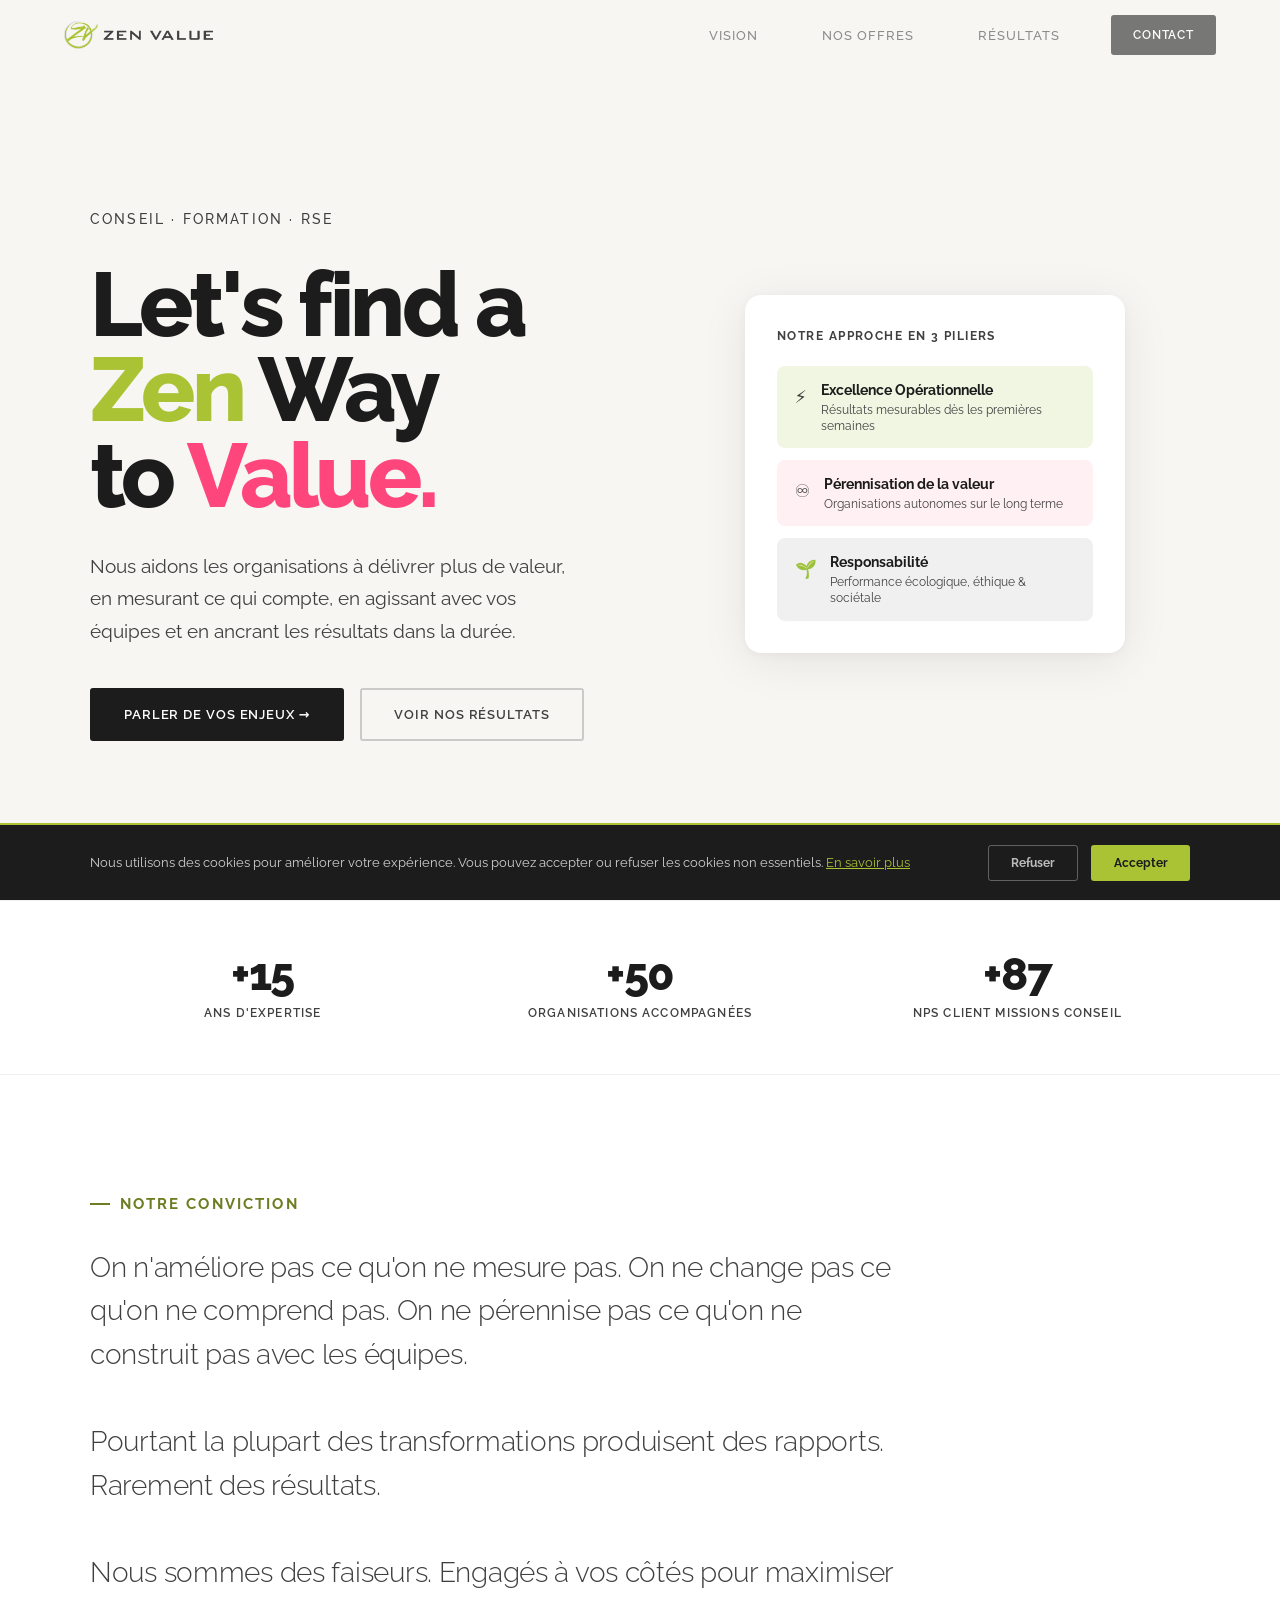
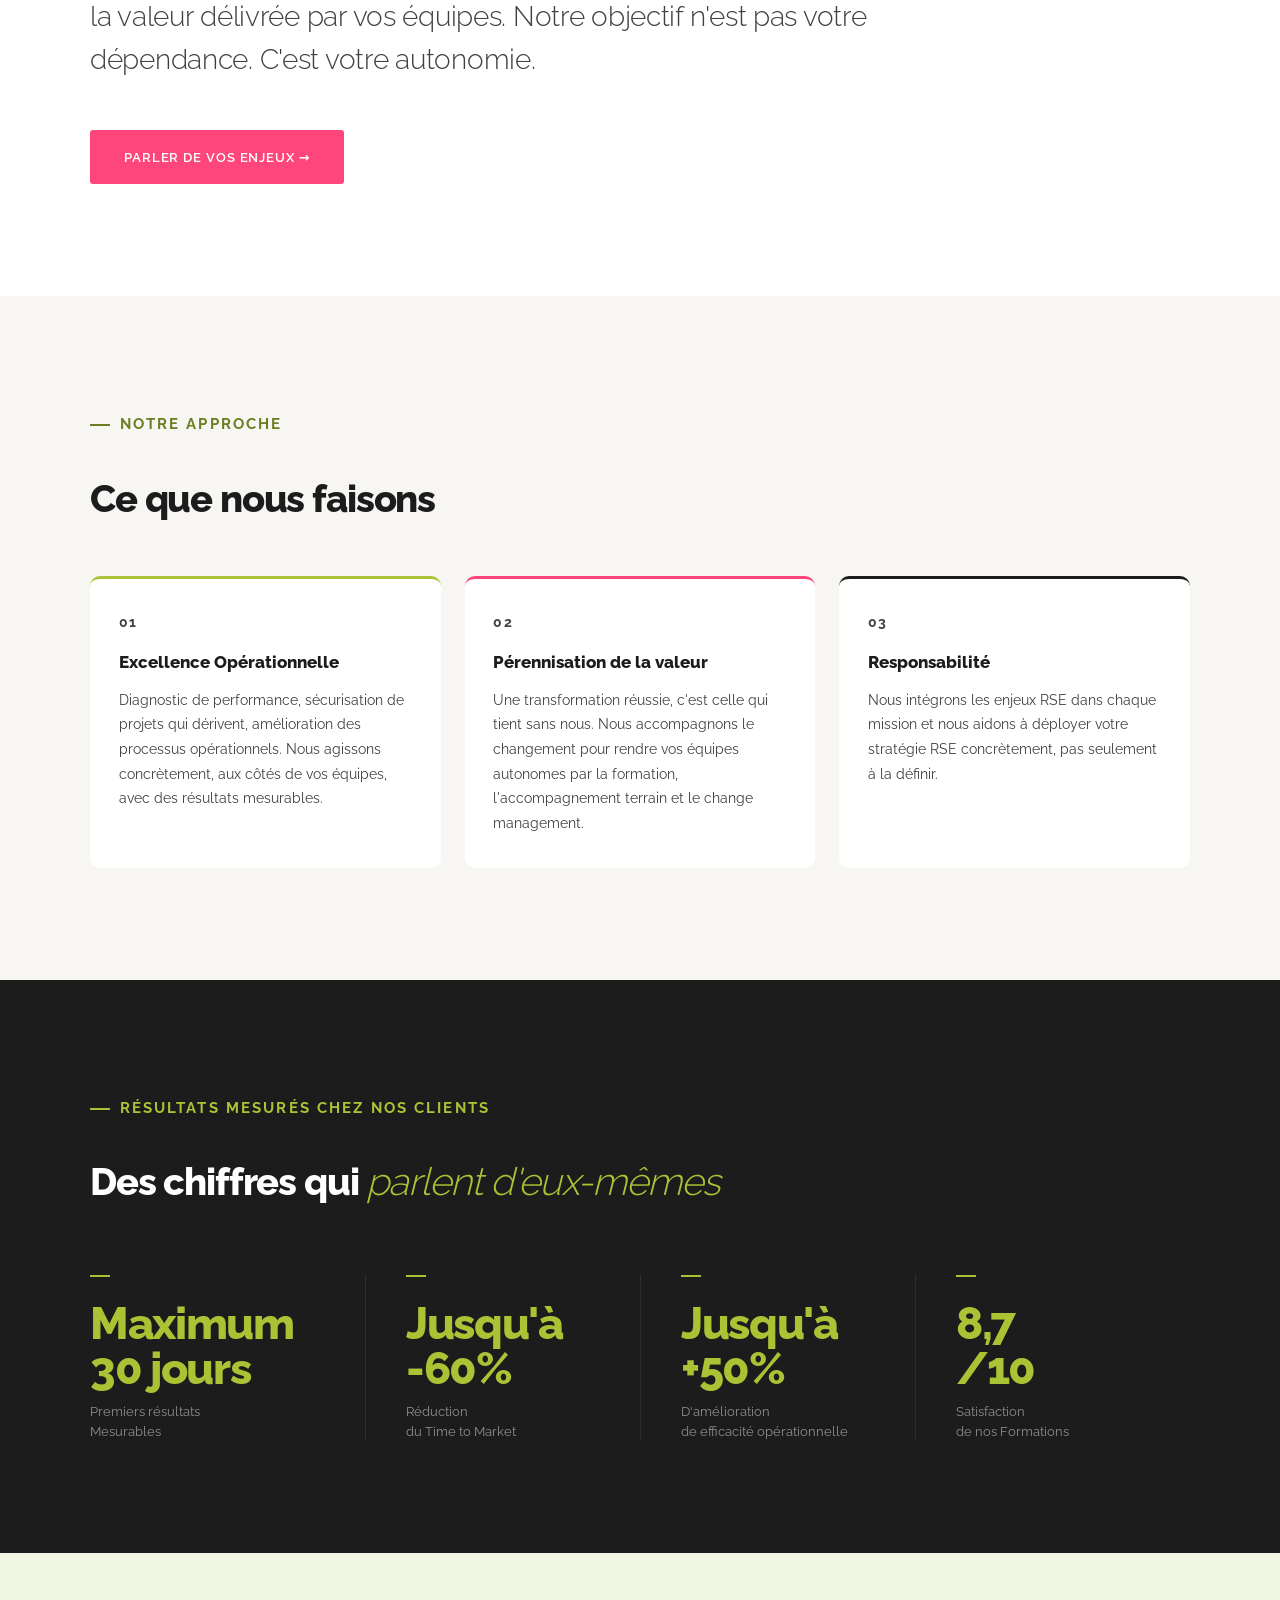
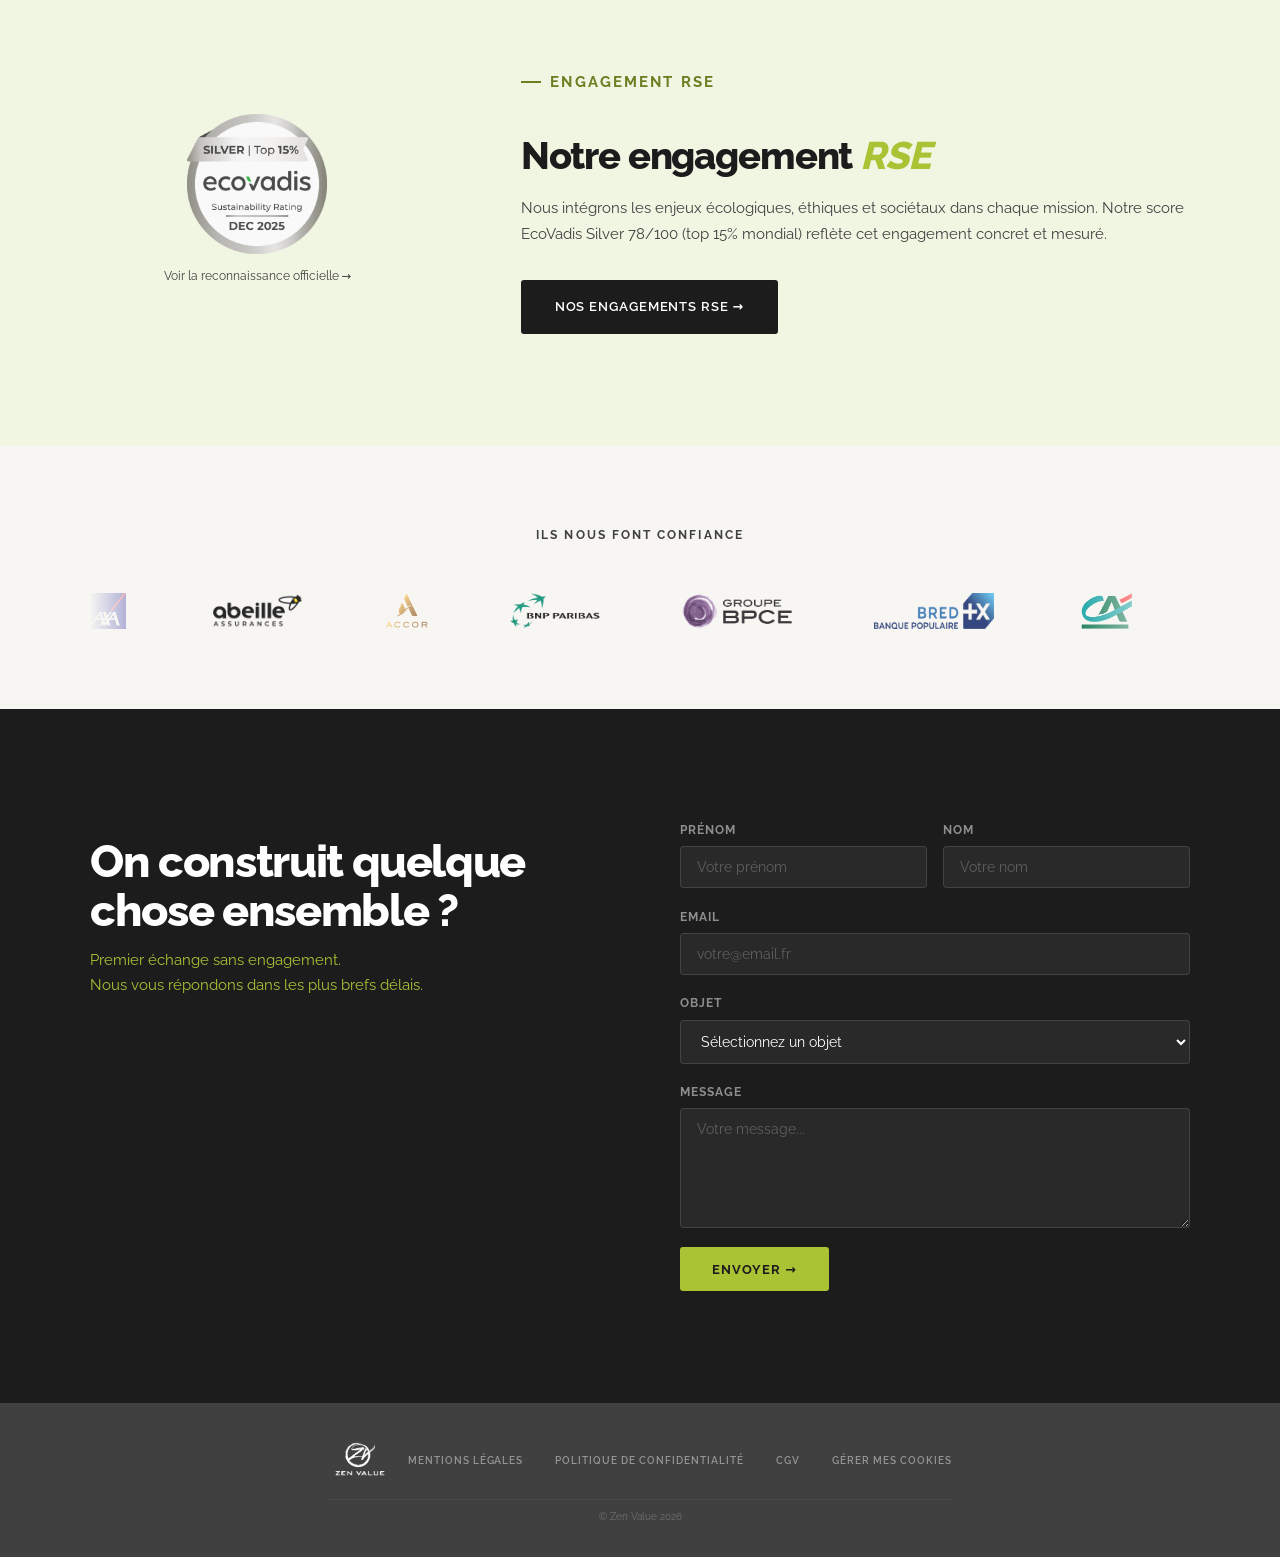
==== index.html @ 71a5f5c1 "formulaire contact Web3forms" ====
<!DOCTYPE html>
<html lang="fr">
<head>
  <meta charset="UTF-8" />
  <meta name="viewport" content="width=device-width, initial-scale=1.0" />
  <title>Zen Value — Conseil &amp; Formation en Performance opérationnelle</title>
  <meta name="description" content="Cabinet de conseil et organisme de formation certifié Qualiopi, spécialisé dans la performance opérationnelle, pérenne &amp; responsable." />
  <link rel="canonical" href="https://www.zenvalue.fr/" />
  <link rel="stylesheet" href="assets/css/tokens.css" />
  <link rel="stylesheet" href="assets/css/layout.css" />
  <link rel="stylesheet" href="assets/css/components.css" />
  <link rel="stylesheet" href="assets/css/navigation.css" />
  <link rel="stylesheet" href="assets/css/animations.css" />

  <style>
    /* ── Raleway auto-hébergée ── */
    @font-face { font-family: 'Raleway'; src: url('assets/fonts/raleway/raleway-400.woff2') format('woff2'); font-weight: 300 800; font-display: swap; }

    /* ── Reset ── */
    *, *::before, *::after { box-sizing: border-box; margin: 0; padding: 0; }
    html { scroll-behavior: smooth; font-size: 16px; }
    body {
      font-family: 'Raleway', system-ui, sans-serif;
      background: var(--white);
      color: var(--dark);
      line-height: 1.65;
      overflow-x: hidden;
    }

    /* ── Tokens ── */
    :root {
      --green:       #AAC335;
      --green-dark:  #6D7D22;
      --green-light: #F1F6E2;
      --rose:        #FF467C;
      --rose-dark:   #d63868;
      --dark:        #404041;
      --ink:         #1c1c1c;
      --gray:        #666666;
      --gray-light:  #999999;
      --light:       #f7f6f3;
      --white:       #ffffff;
      --gutter:      5vw;
      --max:         1100px;
      --sv:          7rem;
    }

    /* ════════════════════════════════════════
       NAV
    ════════════════════════════════════════ */
    .nav {
      position: fixed;
      top: 0; left: 0; right: 0;
      z-index: 300;
      display: flex;
      align-items: center;
      justify-content: space-between;
      padding: 1.6rem var(--gutter);
      background: var(--light);
      transition: background 0.3s, box-shadow 0.3s, padding 0.3s;
    }
    .nav.scrolled {
      background: var(--white);
      box-shadow: 0 1px 16px rgba(0,0,0,0.07);
      padding: 1rem var(--gutter);
    }
    .nav-logo {
      font-size: 1.25rem;
      font-weight: 800;
      letter-spacing: -0.02em;
      text-decoration: none;
    }
    .nav-logo-img { height: 28px; width: auto; display: block; }
    .nav-links {
      display: flex;
      align-items: center;
      gap: 2.4rem;
      list-style: none;
    }
    .nav-links a {
      font-size: 0.82rem;
      font-weight: 500;
      color: var(--dark);
      text-decoration: none;
      transition: color 0.2s;
    }
    .nav-links a:hover { color: var(--ink); }
    .nav-links .btn-nav {
      display: inline-flex;
      align-items: center;
      background: var(--ink);
      color: var(--white);
      font-size: 0.78rem;
      font-weight: 600;
      letter-spacing: 0.06em;
      padding: 0.6rem 1.4rem;
      border-radius: 3px;
      transition: background 0.2s;
    }
    .nav-links .btn-nav:hover { background: var(--ink); color: var(--white); }
    .hamburger {
      display: none;
      flex-direction: column;
      gap: 5px;
      cursor: pointer;
      padding: 4px;
      background: none;
      border: none;
    }
    .hamburger span {
      display: block;
      width: 22px;
      height: 1.5px;
      background: var(--ink);
    }

    /* ════════════════════════════════════════
       HERO
    ════════════════════════════════════════ */
    .hero {
      background: var(--light);
      min-height: 100vh;
      display: flex;
      align-items: center;
      padding: 8rem var(--gutter) 5rem;
    }
    .hero-inner {
      max-width: var(--max);
      margin: 0 auto;
      width: 100%;
      display: grid;
      grid-template-columns: 1fr 1fr;
      gap: 5rem;
      align-items: center;
    }
    .hero-eyebrow {
      font-size: 0.9rem;
      font-weight: 500;
      letter-spacing: 0.15em;
      text-transform: uppercase;
      color: var(--dark);
      margin-bottom: 2rem;
    }
    .hero-h1 {
      font-size: clamp(3.5rem, 7vw, 6.5rem);
      font-weight: 800;
      line-height: 0.95;
      letter-spacing: -0.04em;
      color: var(--ink);
      margin-bottom: 2rem;
    }
    .hero-h1 .h-green { color: var(--green); }
    .hero-h1 .h-rose  { color: var(--rose); }
    .hero-sub {
      font-size: clamp(1rem, 1.5vw, 1.2rem);
      font-weight: 400;
      color: var(--dark);
      line-height: 1.7;
      max-width: 480px;
      margin-bottom: 2.5rem;
    }
    .hero-btns {
      display: flex;
      gap: 1rem;
      flex-wrap: wrap;
    }

    /* Boutons globaux */
    .btn-dark {
      display: inline-flex;
      align-items: center;
      gap: 0.5rem;
      background: var(--ink);
      color: var(--white);
      font-family: 'Raleway', system-ui, sans-serif;
      font-size: 0.8rem;
      font-weight: 600;
      letter-spacing: 0.07em;
      text-transform: uppercase;
      text-decoration: none;
      padding: 0.9rem 2rem;
      border-radius: 3px;
      border: 2px solid var(--ink);
      transition: background 0.2s, border-color 0.2s;
    }
    .btn-dark:hover { background: var(--rose); border-color: var(--ink); }
    .btn-outline {
      display: inline-flex;
      align-items: center;
      gap: 0.5rem;
      background: transparent;
      color: var(--dark);
      font-family: 'Raleway', system-ui, sans-serif;
      font-size: 0.8rem;
      font-weight: 600;
      letter-spacing: 0.07em;
      text-transform: uppercase;
      text-decoration: none;
      padding: 0.9rem 2rem;
      border-radius: 3px;
      border: 2px solid rgba(28,28,28,0.2);
      transition: border-color 0.2s;
    }
    .btn-outline:hover { border-color: var(--ink); }
    .btn-rose {
      display: inline-flex;
      align-items: center;
      gap: 0.5rem;
      background: var(--rose);
      color: var(--white);
      font-family: 'Raleway', system-ui, sans-serif;
      font-size: 0.8rem;
      font-weight: 600;
      letter-spacing: 0.07em;
      text-transform: uppercase;
      text-decoration: none;
      padding: 0.9rem 2rem;
      border-radius: 3px;
      border: 2px solid var(--rose);
      transition: background 0.2s, border-color 0.2s;
    }
    .btn-rose:hover { background: var(--rose); border-color: var(--ink); }

    /* Illustration hero */
    .hero-visual {
      display: flex;
      justify-content: center;
      align-items: center;
    }
    .hero-card {
      background: var(--white);
      border-radius: 16px;
      padding: 2rem;
      box-shadow: 0 8px 48px rgba(0,0,0,0.08), 0 2px 8px rgba(0,0,0,0.04);
      width: 100%;
      max-width: 380px;
    }
    .hero-card-label {
      font-size: 0.75rem;
      font-weight: 700;
      letter-spacing: 0.12em;
      text-transform: uppercase;
      color: var(--dark);
      margin-bottom: 1.2rem;
    }
    .hero-mini-cards { display: flex; flex-direction: column; gap: 0.75rem; }
    .hero-mini-card {
      border-radius: 8px;
      padding: 0.9rem 1.1rem;
      display: flex;
      align-items: flex-start;
      gap: 0.85rem;
    }
    .hero-mini-card.c-green { background: var(--green-light); }
    .hero-mini-card.c-rose  { background: #fff0f4; }
    .hero-mini-card.c-ink   { background: #f0f0f0; }
    .hero-mini-icon { font-size: 1.1rem; flex-shrink: 0; margin-top: 0.1rem; }
    .hero-mini-title { font-size: 0.9rem; font-weight: 700; color: var(--ink); line-height: 1.3; }
    .hero-mini-sub { font-size: 0.72rem; color: var(--dark); margin-top: 0.15rem; line-height: 1.4; }
    

    /* ════════════════════════════════════════
       BANDE STATS
    ════════════════════════════════════════ */
    .stats-band {
      background: var(--white);
      border-top: 1px solid rgba(64,64,65,0.08);
      border-bottom: 1px solid rgba(64,64,65,0.08);
      padding: 3.2rem var(--gutter);
    }
    .stats-band-inner {
      max-width: var(--max);
      margin: 0 auto;
      display: grid;
      grid-template-columns: repeat(3, 1fr);
      gap: 2rem;
    }
    .stat-band-item { text-align: center; }
    .stat-band-num {
      font-size: clamp(2rem, 3.5vw, 3rem);
      font-weight: 800;
      color: var(--ink);
      line-height: 1;
      letter-spacing: -0.03em;
      margin-bottom: 0.45rem;
    }
    .stat-band-label {
      font-size: 0.72rem;
      font-weight: 600;
      letter-spacing: 0.1em;
      text-transform: uppercase;
      color: var(--dark);
    }

    /* ════════════════════════════════════════
       MANIFESTE
    ════════════════════════════════════════ */
    .manifeste {
      background: var(--white);
      padding: var(--sv) var(--gutter);
    }
    .manifeste-inner { max-width: var(--max); margin: 0 auto; }
    .section-tag {
      display: inline-flex;
      align-items: center;
      font-size: 0.95rem;
      font-weight: 700;
      letter-spacing: 0.14em;
      text-transform: uppercase;
      color: var(--green-dark);
      margin-bottom: 1.8rem;
    }
    .manifeste .section-tag::before { background: var(--green-dark); content: ''; display: block; width: 20px; height: 2px; }
    .manifeste-text {
      font-size: clamp(1.3rem, 2.2vw, 1.85rem);
      font-weight: 300;
      line-height: 1.55;
      letter-spacing: -0.01em;
      color: var(--dark);
      max-width: 820px;
      margin-bottom: 3rem;
    }
    .manifeste-text strong { color: var(--green-dark); font-weight: 600; }

    /* ════════════════════════════════════════
       PILIERS
    ════════════════════════════════════════ */
    .piliers {
      background: var(--light);
      padding: var(--sv) var(--gutter);
    }
    .piliers .section-tag::before { background: var(--green-dark); content: ''; display: block; width: 20px; height: 2px; }
    .piliers-inner { max-width: var(--max); margin: 0 auto; }
    .piliers-header { margin-bottom: 3.5rem; }
    .piliers-h2 {
      font-size: clamp(1.8rem, 3vw, 3rem);
      font-weight: 800;
      color: var(--ink);
      letter-spacing: -0.03em;
      line-height: 1.1;
      margin-top: 0.7rem;
    }
    .piliers-grid {
      display: grid;
      grid-template-columns: repeat(3, 1fr);
      gap: 1.5rem;
    }
    .pilier-card {
      background: var(--white);
      border-radius: 10px;
      padding: 2rem 1.8rem;
      border-top: 3px solid transparent;
      transition: box-shadow 0.2s, transform 0.2s;
    }
    .pilier-card:hover {
      box-shadow: 0 8px 32px rgba(0,0,0,0.07);
      transform: translateY(-2px);
    }
    .pilier-card.accent-green { border-top-color: var(--green); }
    .pilier-card.accent-rose  { border-top-color: var(--rose); }
    .pilier-card.accent-ink   { border-top-color: var(--ink); }
    .pilier-num {
      font-size: 0.85rem;
      font-weight: 700;
      color: var(--dark);
      letter-spacing: 0.1em;
      margin-bottom: 1.2rem;
    }
    .pilier-titre {
      font-size: 1.05rem;
      font-weight: 800;
      color: var(--ink);
      line-height: 1.25;
      margin-bottom: 0.9rem;
    }
    .pilier-texte {
      font-size: 0.88rem;
      font-weight: 400;
      color: var(--dark);
      line-height: 1.75;
    }

    /* ════════════════════════════════════════
       RÉSULTATS
    ════════════════════════════════════════ */
    .resultats {
      background: var(--ink);
      padding: var(--sv) var(--gutter);
    }
    .resultats-inner { max-width: var(--max); margin: 0 auto; }
    .resultats .section-tag { color: var(--green); }
    .resultats-h2 {
      font-size: clamp(1.8rem, 3vw, 3rem);
      font-weight: 800;
      color: var(--white);
      letter-spacing: -0.03em;
      line-height: 1.1;
      margin-top: 0.7rem;
      margin-bottom: 4.5rem;
    }
    .resultats-h2 em { color: var(--green); font-style: italic; font-weight: 300; }
    .resultats-grid {
      display: grid;
      grid-template-columns: repeat(4, 1fr);
    }
    .resultat-item { padding: 0 2.5rem 0 0; }
    .resultat-item + .resultat-item {
      padding-left: 2.5rem;
      border-left: 1px solid rgba(255,255,255,0.08);
    }
    .resultat-bar {
      width: 20px;
      height: 2px;
      background: var(--green);
      margin-bottom: 1.5rem;
    }
    .resultat-num {
      font-size: clamp(2rem, 3.5vw, 3.5rem);
      font-weight: 800;
      color: var(--green);
      line-height: 1;
      letter-spacing: -0.03em;
      margin-bottom: 0.7rem;
    }
    .resultat-label {
      font-size: 0.82rem;
      font-weight: 400;
      color: rgba(255,255,255,0.5);
      line-height: 1.5;
    }

    /* ════════════════════════════════════════
       ECOVADIS
    ════════════════════════════════════════ */
    .ecovadis {
      background: var(--green-light);
      padding: var(--sv) var(--gutter);
    }
    .ecovadis .section-tag::before { background: var(--green-dark); content: ''; display: block; width: 20px; height: 2px; }
    .ecovadis-inner {
      max-width: var(--max);
      margin: 0 auto;
      display: grid;
      grid-template-columns: 1fr 2fr;
      gap: 6rem;
      align-items: center;
    }
    .ecovadis-badge { text-align: center; }
    .ecovadis-badge img { max-width: 140px; width: 100%; display: block; margin: 0 auto; }
    .ecovadis-link {
      display: block;
      font-size: 0.72rem;
      color: var(--dark);
      text-decoration: none;
      margin-top: 0.8rem;
      text-align: center;
      transition: color 0.2s;
    }
    .ecovadis-link:hover { color: var(--green-dark); }
    .ecovadis .section-tag { color: var(--green-dark); }
    .ecovadis-h2 {
      font-size: clamp(1.8rem, 3vw, 3rem);
      font-weight: 800;
      color: var(--ink);
      letter-spacing: -0.03em;
      line-height: 1.1;
      margin-top: 0.7rem;
      margin-bottom: 1.2rem;
    }
    .ecovadis-h2 .g { color: var(--green); font-style: italic; font-weight: 800; }
    .ecovadis-texte {
      font-size: 0.95rem;
      color: var(--dark);
      line-height: 1.7;
      margin-bottom: 2rem;
    }

    /* ════════════════════════════════════════
       CAROUSEL CLIENTS
    ════════════════════════════════════════ */
    .clients {
      background: var(--light);
      padding: 5rem var(--gutter);
      overflow: hidden;
    }
    .clients-inner { max-width: var(--max); margin: 0 auto; }
    .clients-label {
      font-size: 0.72rem;
      font-weight: 700;
      letter-spacing: 0.18em;
      text-transform: uppercase;
      color: var(--dark);
      text-align: center;
      margin-bottom: 3rem;
      opacity: 0.7;
    }
    .clients-track-wrapper {
      position: relative;
      overflow: hidden;
      mask-image: linear-gradient(to right, transparent 0%, black 10%, black 90%, transparent 100%);
      -webkit-mask-image: linear-gradient(to right, transparent 0%, black 10%, black 90%, transparent 100%);
    }
    .clients-track {
      display: flex;
      align-items: center;
      gap: 5rem;
      width: max-content;
      animation: marquee 80s linear infinite;
    }
    .clients-track-wrapper:hover .clients-track { animation-play-state: paused; }
    @keyframes marquee { from { transform: translateX(0); } to { transform: translateX(-50%); } }
    .client-logo {
      height: 36px;
      max-width: 120px;
      width: auto;
      opacity: 0.85;
      transition: opacity 0.25s, filter 0.25s;
      flex-shrink: 0;
    }
    .client-logo:hover { opacity: 1; }
  
    /* ════════════════════════════════════════
       CONTACT
    ════════════════════════════════════════ */
    .contact {
      background: var(--ink);
      padding: var(--sv) var(--gutter);
    }

    .contact-h2 {
      font-size: clamp(1.8rem, 3.5vw, 3.8rem);
      font-weight: 800;
      color: var(--white);
      letter-spacing: -0.03em;
      line-height: 1.1;
      margin-bottom: 0.8rem;
    }
    .contact-sub {
      font-size: 0.95rem;
      color: var(--green);
    }
    .contact-email {
      display: inline-flex;
      align-items: center;
      gap: 0.5rem;
      font-size: 1rem;
      font-weight: 600;
      color: var(--green);
      text-decoration: none;
      white-space: nowrap;
      transition: opacity 0.2s;
    }
    .contact-email:hover { opacity: 0.8; }
    .contact-inner {
      max-width: var(--max);
      margin: 0 auto;
      display: grid;
      grid-template-columns: 1fr 1fr;
      gap: 5rem;
      align-items: start;
    }
    .contact-left { padding-top: 1rem; }
    .contact-right { }

    .contact-form { display: flex; flex-direction: column; gap: 1.2rem; }

    .form-row-2 {
      display: grid;
      grid-template-columns: 1fr 1fr;
      gap: 1rem;
    }

    .form-field { display: flex; flex-direction: column; gap: 0.4rem; }

    .form-field label {
      font-size: 0.72rem;
      font-weight: 700;
      letter-spacing: 0.08em;
      text-transform: uppercase;
      color: rgba(255,255,255,0.5);
    }

.form-field input,
.form-field select,
.form-field textarea {
  background: rgba(255,255,255,0.06);
  border: 1px solid rgba(255,255,255,0.12);
  border-radius: 4px;
  padding: 0.75rem 1rem;
  font-family: 'Raleway', system-ui, sans-serif;
  font-size: 0.88rem;
  color: white;
  outline: none;
  transition: border-color 0.2s;
  width: 100%;
}

.form-field input::placeholder,
.form-field textarea::placeholder {
  color: rgba(255,255,255,0.25);
}

.form-field select option {
  background: var(--ink);
  color: white;
}

.form-field input:focus,
.form-field select:focus,
.form-field textarea:focus {
  border-color: var(--green);
}

.form-field textarea { resize: vertical; min-height: 120px; }

.btn-submit {
  background: var(--green);
  color: var(--ink);
  border: none;
  padding: 0.9rem 2rem;
  font-family: 'Raleway', system-ui, sans-serif;
  font-size: 0.8rem;
  font-weight: 700;
  letter-spacing: 0.08em;
  text-transform: uppercase;
  border-radius: 3px;
  cursor: pointer;
  transition: background 0.2s;
  align-self: flex-start;
}
.btn-submit:hover { background: var(--green-dark); color: white; }
.btn-submit:disabled { opacity: 0.6; cursor: not-allowed; }

.form-success {
  background: rgba(170,195,53,0.12);
  border: 1px solid var(--green);
  color: var(--green);
  padding: 1rem 1.2rem;
  border-radius: 4px;
  font-size: 0.85rem;
  font-weight: 600;
  line-height: 1.5;
}

.form-error {
  background: rgba(255,70,124,0.1);
  border: 1px solid var(--rose);
  color: var(--rose);
  padding: 1rem 1.2rem;
  border-radius: 4px;
  font-size: 0.85rem;
  line-height: 1.5;
}


    /* ════════════════════════════════════════
       FOOTER
    ════════════════════════════════════════ */
    footer { background: var(--dark); padding: 2rem var(--gutter); }
    .footer-inner { max-width: var(--max); margin: 0 auto; display: flex; flex-direction: column; gap: 1rem; }
    .footer-top { display: flex; align-items: center; justify-content: space-between; flex-wrap: wrap; gap: 1rem; }
    .footer-logo { text-decoration: none; }
    .footer-logo-img { height: 48px; width: auto; display: block; }
    .footer-links { display: flex; gap: 2rem; list-style: none; flex-wrap: wrap; }
    .footer-links a { font-size: 0.62rem; font-weight: 600; letter-spacing: 0.1em; text-transform: uppercase; color: rgba(255,255,255,0.45); text-decoration: none; transition: color 0.2s; }
    .footer-links a:hover { color: var(--white); }
    .footer-copy { font-size: 0.65rem; color: rgba(255,255,255,0.25); text-align: center; padding-top: 0.5rem; border-top: 1px solid rgba(255,255,255,0.06); }

    /* ── COOKIE BANNER ── */
    .cookie-banner { position: fixed; bottom: 0; left: 0; right: 0; z-index: 999; background: var(--ink); padding: 1.2rem var(--gutter); border-top: 2px solid var(--green); }
    .cookie-inner { max-width: var(--max); margin: 0 auto; display: flex; align-items: center; justify-content: space-between; gap: 2rem; flex-wrap: wrap; }
    .cookie-text { font-size: 0.82rem; color: rgba(255,255,255,0.8); line-height: 1.5; flex: 1; }
    .cookie-text a { color: var(--green); text-decoration: underline; }
    .cookie-btns { display: flex; gap: 0.8rem; flex-shrink: 0; }
    .cookie-btn-refuse { background: transparent; color: rgba(255,255,255,0.7); border: 1px solid rgba(255,255,255,0.3); padding: 0.6rem 1.4rem; font-size: 0.78rem; font-weight: 700; border-radius: 3px; cursor: pointer; font-family: inherit; }
    .cookie-btn-refuse:hover { border-color: rgba(255,255,255,0.7); color: white; }
    .cookie-btn-accept { background: var(--green); color: var(--ink); border: none; padding: 0.6rem 1.4rem; font-size: 0.78rem; font-weight: 700; border-radius: 3px; cursor: pointer; font-family: inherit; }
    .cookie-btn-accept:hover { background: var(--green-dark); color: white; }

    /* ════════════════════════════════════════
       REVEAL
    ════════════════════════════════════════ */
    .reveal {
      opacity: 0;
      transform: translateY(30px);
      transition: opacity 0.85s cubic-bezier(0.16,1,0.3,1),
                  transform 0.85s cubic-bezier(0.16,1,0.3,1);
    }
    .reveal.visible { opacity: 1; transform: none; }
    .reveal[data-delay="1"] { transition-delay: 0.1s; }
    .reveal[data-delay="2"] { transition-delay: 0.2s; }
    .reveal[data-delay="3"] { transition-delay: 0.3s; }

    /* ════════════════════════════════════════
       RESPONSIVE
    ════════════════════════════════════════ */
    @media (max-width: 960px) {
      :root { --sv: 5.5rem; }
      .hero-inner { grid-template-columns: 1fr; gap: 3rem; }
      .hero-visual { display: none; }
      .piliers-grid { grid-template-columns: 1fr 1fr; }
      .resultats-grid { grid-template-columns: 1fr 1fr; gap: 3rem 0; }
      .resultat-item + .resultat-item { border-left: none; padding-left: 0; }
      .resultat-item:nth-child(2),
      .resultat-item:nth-child(4) { padding-left: 2.5rem; border-left: 1px solid rgba(255,255,255,0.08); }
      .ecovadis-inner { grid-template-columns: 1fr; gap: 3rem; }
      .ecovadis-badge { order: -1; }
      .contact-inner { grid-template-columns: 1fr; gap: 2rem; }
    }
    @media (max-width: 640px) {
      :root { --sv: 4rem; --gutter: 6vw; }
      .nav-links { display: none; }
      .hamburger { display: flex; }
      .nav-links.open { display: flex; flex-direction: column; background: var(--white); padding: 1rem var(--gutter); }
      .hero-visual { display: none; }
      .hero-content {grid-column: 1 / -1;}
      .piliers-grid { grid-template-columns: 1fr; }
      .stats-band-inner { grid-template-columns: 1fr; gap: 2.5rem; }
      .form-row-2 { grid-template-columns: 1fr; }
      .btn-submit { width: 100%; text-align: center; }
      .stat-band-item { text-align: left; }
      .resultats-grid { grid-template-columns: 1fr 1fr; }
    }
  </style>
</head>
<body>

<!-- ════ NAV ════ -->
<nav class="nav" id="navbar" aria-label="Navigation principale">
<a href="#" class="nav-logo" aria-label="Zen Value — Accueil">
  <img class="nav-logo-img" src="assets/images/logo/ZV_logo_long.png" alt="Zen Value">
</a>
  <ul class="nav-links" id="navLinks">
    <li><a href="#manifeste">Vision</a></li>
    <li><a href="#piliers">Nos offres</a></li>
    <li><a href="#resultats">Résultats</a></li>
    <li><a href="#contact" class="btn-nav">Contact</a></li>
  </ul>
  <button class="hamburger" id="hamburger" aria-label="Menu">
    <span></span><span></span><span></span>
  </button>
</nav>


<!-- ════ HERO ════ -->
<section class="hero" aria-label="Accueil">
  <div class="hero-inner">

    <div class="hero-content">
      <p class="hero-eyebrow reveal">Conseil · Formation · RSE</p>
      <h1 class="hero-h1 reveal" data-delay="1">
        Let's find a<br>
        <span class="h-green">Zen</span> Way<br>
        to <span class="h-rose">Value.</span>
      </h1>
      <p class="hero-sub reveal" data-delay="2">
        Nous aidons les organisations à délivrer plus de valeur, en mesurant ce qui compte, en agissant avec vos équipes et en ancrant les résultats dans la durée.
      </p>
      <div class="hero-btns reveal" data-delay="3">
        <a href="#contact" class="btn-dark">Parler de vos enjeux →</a>
        <a href="#resultats" class="btn-outline">Voir nos résultats</a>
      </div>
    </div>

    <div class="hero-visual reveal" data-delay="2" aria-hidden="true">
      <div class="hero-card">
        <div class="hero-card-label">Notre approche en 3 piliers</div>
        <div class="hero-mini-cards">
          <div class="hero-mini-card c-green">
            <span class="hero-mini-icon">⚡</span>
            <div>
              <div class="hero-mini-title">Excellence Opérationnelle</div>
              <div class="hero-mini-sub">Résultats mesurables dès les premières semaines</div>
            </div>
          </div>
          <div class="hero-mini-card c-rose">
            <span class="hero-mini-icon">♾️</span>
            <div>
              <div class="hero-mini-title">Pérennisation de la valeur</div>
              <div class="hero-mini-sub">Organisations autonomes sur le long terme</div>
            </div>
          </div>
          <div class="hero-mini-card c-ink">
            <span class="hero-mini-icon">🌱</span>
            <div>
              <div class="hero-mini-title">Responsabilité</div>
              <div class="hero-mini-sub">Performance écologique, éthique &amp; sociétale</div>
            </div>
          </div>
        </div>
      </div>
    </div>

  </div>
</section>


<!-- ════ BANDE STATS ════ -->
<section class="stats-band" aria-label="Chiffres clés">
  <div class="stats-band-inner">
    <div class="stat-band-item reveal">
      <div class="stat-band-num">+15</div>
      <div class="stat-band-label">Ans d'expertise</div>
    </div>
    <div class="stat-band-item reveal" data-delay="1">
      <div class="stat-band-num">+50</div>
      <div class="stat-band-label">Organisations accompagnées</div>
    </div>
    <div class="stat-band-item reveal" data-delay="2">
      <div class="stat-band-num">+87</div>
      <div class="stat-band-label">NPS Client missions conseil</div>
    </div>
  </div>
</section>


<!-- ════ MANIFESTE ════ -->
<section class="manifeste" id="manifeste" aria-label="Notre conviction">
  <div class="manifeste-inner">
    <div class="section-tag reveal">Notre conviction</div>
    <p class="manifeste-text reveal" data-delay="1" data-cms="accueil.manifeste_texte">
      On n'améliore pas ce qu'on ne mesure pas. On ne change pas ce qu'on ne comprend pas. On ne pérennise pas ce qu'on ne construit pas avec les équipes.<br><br>Pourtant la plupart des transformations produisent des rapports. Rarement des résultats.<br><br>Nous sommes des faiseurs. Engagés à vos côtés pour maximiser la valeur délivrée par vos équipes. Notre objectif n'est pas votre dépendance. C'est votre autonomie.
    </p>
    <div class="reveal" data-delay="2">
      <a href="#contact" class="btn-rose">Parler de vos enjeux →</a>
    </div>
  </div>
</section>


<!-- ════ PILIERS ════ -->
<section class="piliers" id="piliers" aria-label="Notre approche">
  <div class="piliers-inner">
    <div class="piliers-header reveal">
      <div class="section-tag">Notre approche</div>
      <h2 class="piliers-h2">Ce que nous faisons</h2>
    </div>
    <div class="piliers-grid">
      <div class="pilier-card accent-green reveal" data-delay="1">
        <div class="pilier-num">01</div>
        <div class="pilier-titre">Excellence Opérationnelle</div>
        <p class="pilier-texte">Diagnostic de performance, sécurisation de projets qui dérivent, amélioration des processus opérationnels. Nous agissons concrètement, aux côtés de vos équipes, avec des résultats mesurables.</p>
      </div>
      <div class="pilier-card accent-rose reveal" data-delay="2">
        <div class="pilier-num">02</div>
        <div class="pilier-titre">Pérennisation de la valeur</div>
        <p class="pilier-texte">Une transformation réussie, c'est celle qui tient sans nous. Nous accompagnons le changement pour rendre vos équipes autonomes par la formation, l'accompagnement terrain et le change management.</p>
      </div>
      <div class="pilier-card accent-ink reveal" data-delay="3">
        <div class="pilier-num">03</div>
        <div class="pilier-titre">Responsabilité</div>
        <p class="pilier-texte">Nous intégrons les enjeux RSE dans chaque mission et nous aidons à déployer votre stratégie RSE concrètement, pas seulement à la définir.</p>
      </div>
    </div>
  </div>
</section>


<!-- ════ RÉSULTATS ════ -->
<section class="resultats" id="resultats" aria-label="Résultats">
  <div class="resultats-inner">
    <div class="section-tag reveal">Résultats mesurés chez nos clients</div>
    <h2 class="resultats-h2 reveal" data-delay="1">Des chiffres qui <em>parlent d'eux-mêmes</em></h2>
    <div class="resultats-grid">
      <div class="resultat-item reveal" data-delay="1">
        <div class="resultat-bar"></div>
        <div class="resultat-num" data-cms="resultats.r1_chiffre">−63%</div>
        <div class="resultat-label" data-cms="resultats.r1_label">Time to market produit &amp; service</div>
      </div>
      <div class="resultat-item reveal" data-delay="2">
        <div class="resultat-bar"></div>
        <div class="resultat-num" data-cms="resultats.r2_chiffre">+40%</div>
        <div class="resultat-label" data-cms="resultats.r2_label">Vélocité des équipes Scrum</div>
      </div>
      <div class="resultat-item reveal" data-delay="3">
        <div class="resultat-bar"></div>
        <div class="resultat-num" data-cms="resultats.r3_chiffre">+50%</div>
        <div class="resultat-label" data-cms="resultats.r3_label">Efficacité opérationnelle</div>
      </div>
      <div class="resultat-item reveal" data-delay="3">
        <div class="resultat-bar"></div>
        <div class="resultat-num" data-cms="resultats.r4_chiffre">+56</div>
        <div class="resultat-label" data-cms="resultats.r4_label">NPS client (progression)</div>
      </div>
    </div>
  </div>
</section>


<!-- ════ ECOVADIS ════ -->
<section class="ecovadis" id="rse" aria-label="Engagement RSE">
  <div class="ecovadis-inner">
    <div class="ecovadis-badge reveal">
      <img src="assets/images/Ecovadis/ZV_SARL_EV_Recognition.png" alt="EcoVadis Silver — Top 15% mondial" width="140" height="140" loading="lazy" />
      <a href="https://recognition.ecovadis.com/embed/w90R7EDQ5Uy1MPcVnRGi_A" target="_blank" rel="noopener" class="ecovadis-link">
        Voir la reconnaissance officielle →
      </a>
    </div>
    <div class="reveal" data-delay="1">
      <div class="section-tag">Engagement RSE</div>
      <h2 class="ecovadis-h2">Notre engagement <span class="g">RSE</span></h2>
      <p class="ecovadis-texte">Nous intégrons les enjeux écologiques, éthiques et sociétaux dans chaque mission. Notre score EcoVadis Silver 78/100 (top 15% mondial) reflète cet engagement concret et mesuré.</p>
      <a href="#contact" class="btn-dark">Nos engagements RSE →</a>
    </div>
  </div>
</section>


<!-- ════ CAROUSEL CLIENTS ════ -->
<section class="clients" id="clients" aria-label="Clients">
  <div class="clients-inner">
    <p class="clients-label reveal">Ils nous font confiance</p>
    <div class="clients-track-wrapper">
      <div class="clients-track">
        <img class="client-logo" src="assets/images/logos-clients/AXA.png" alt="AXA" loading="lazy" />
        <img class="client-logo" src="assets/images/logos-clients/Abeille_Assurances.png" alt="Abeille Assurances" loading="lazy" />
        <img class="client-logo" src="assets/images/logos-clients/Accor.png" alt="Accor" loading="lazy" />
        <img class="client-logo" src="assets/images/logos-clients/BNP_Paribas.png" alt="BNP Paribas" loading="lazy" />
        <img class="client-logo" src="assets/images/logos-clients/BPCE.png" alt="BPCE" loading="lazy" />
        <img class="client-logo" src="assets/images/logos-clients/Bred.png" alt="Bred" loading="lazy" />
        <img class="client-logo" src="assets/images/logos-clients/CA.png" alt="Crédit Agricole" loading="lazy" />
        <img class="client-logo" src="assets/images/logos-clients/CACIB.png" alt="CA-CIB" loading="lazy" />
        <img class="client-logo" src="assets/images/logos-clients/Carrefour.png" alt="Carrefour" loading="lazy" />
        <img class="client-logo" src="assets/images/logos-clients/Contentsquare.png" alt="Contentsquare" loading="lazy" />
        <img class="client-logo" src="assets/images/logos-clients/Dassault_Systemes.png" alt="Dassault Systèmes" loading="lazy" />
        <img class="client-logo" src="assets/images/logos-clients/EDF.png" alt="EDF" loading="lazy" />
        <img class="client-logo" src="assets/images/logos-clients/Edmon_de_Rothschild.png" alt="Edmond de Rothschild" loading="lazy" />
        <img class="client-logo" src="assets/images/logos-clients/Euronext.png" alt="Euronext" loading="lazy" />
        <img class="client-logo" src="assets/images/logos-clients/GRT_Gaz.png" alt="GRT Gaz" loading="lazy" />
        <img class="client-logo" src="assets/images/logos-clients/Generali.png" alt="Generali" loading="lazy" />
        <img class="client-logo" src="assets/images/logos-clients/Groupama.png" alt="Groupama" loading="lazy" />
        <img class="client-logo" src="assets/images/logos-clients/LVMH.png" alt="LVMH" loading="lazy" />
        <img class="client-logo" src="assets/images/logos-clients/Lacoste.png" alt="Lacoste" loading="lazy" />
        <img class="client-logo" src="assets/images/logos-clients/Leroy_Merlin.png" alt="Leroy Merlin" loading="lazy" />
        <img class="client-logo" src="assets/images/logos-clients/Michelin.png" alt="Michelin" loading="lazy" />
        <img class="client-logo" src="assets/images/logos-clients/SFR.png" alt="SFR" loading="lazy" />
        <img class="client-logo" src="assets/images/logos-clients/SNCF_Connect.png" alt="SNCF Connect" loading="lazy" />
        <img class="client-logo" src="assets/images/logos-clients/Sanofi.png" alt="Sanofi" loading="lazy" />
        <img class="client-logo" src="assets/images/logos-clients/Schneider_electric.png" alt="Schneider Electric" loading="lazy" />
        <img class="client-logo" src="assets/images/logos-clients/Sephora.png" alt="Sephora" loading="lazy" />
        <img class="client-logo" src="assets/images/logos-clients/Sofiap.png" alt="Sofiap" loading="lazy" />
        <img class="client-logo" src="assets/images/logos-clients/Sto.png" alt="Sto" loading="lazy" />
        <img class="client-logo" src="assets/images/logos-clients/Subsea%207.png" alt="Subsea 7" loading="lazy" />
        <img class="client-logo" src="assets/images/logos-clients/Voodoo.png" alt="Voodoo" loading="lazy" />
        <img class="client-logo" src="assets/images/logos-clients/total_energies.png" alt="TotalEnergies" loading="lazy" />
        <!-- Doublon pour boucle continue -->
        <img class="client-logo" src="assets/images/logos-clients/AXA.png" alt="" loading="lazy" aria-hidden="true" />
        <img class="client-logo" src="assets/images/logos-clients/Abeille_Assurances.png" alt="" loading="lazy" aria-hidden="true" />
        <img class="client-logo" src="assets/images/logos-clients/Accor.png" alt="" loading="lazy" aria-hidden="true" />
        <img class="client-logo" src="assets/images/logos-clients/BNP_Paribas.png" alt="" loading="lazy" aria-hidden="true" />
        <img class="client-logo" src="assets/images/logos-clients/BPCE.png" alt="" loading="lazy" aria-hidden="true" />
        <img class="client-logo" src="assets/images/logos-clients/Bred.png" alt="" loading="lazy" aria-hidden="true" />
        <img class="client-logo" src="assets/images/logos-clients/CA.png" alt="" loading="lazy" aria-hidden="true" />
        <img class="client-logo" src="assets/images/logos-clients/CACIB.png" alt="" loading="lazy" aria-hidden="true" />
        <img class="client-logo" src="assets/images/logos-clients/Carrefour.png" alt="" loading="lazy" aria-hidden="true" />
        <img class="client-logo" src="assets/images/logos-clients/Contentsquare.png" alt="" loading="lazy" aria-hidden="true" />
        <img class="client-logo" src="assets/images/logos-clients/Dassault_Systemes.png" alt="" loading="lazy" aria-hidden="true" />
        <img class="client-logo" src="assets/images/logos-clients/EDF.png" alt="" loading="lazy" aria-hidden="true" />
        <img class="client-logo" src="assets/images/logos-clients/Edmon_de_Rothschild.png" alt="" loading="lazy" aria-hidden="true" />
        <img class="client-logo" src="assets/images/logos-clients/Euronext.png" alt="" loading="lazy" aria-hidden="true" />
        <img class="client-logo" src="assets/images/logos-clients/GRT_Gaz.png" alt="" loading="lazy" aria-hidden="true" />
        <img class="client-logo" src="assets/images/logos-clients/Generali.png" alt="" loading="lazy" aria-hidden="true" />
        <img class="client-logo" src="assets/images/logos-clients/Groupama.png" alt="" loading="lazy" aria-hidden="true" />
        <img class="client-logo" src="assets/images/logos-clients/LVMH.png" alt="" loading="lazy" aria-hidden="true" />
        <img class="client-logo" src="assets/images/logos-clients/Lacoste.png" alt="" loading="lazy" aria-hidden="true" />
        <img class="client-logo" src="assets/images/logos-clients/Leroy_Merlin.png" alt="" loading="lazy" aria-hidden="true" />
        <img class="client-logo" src="assets/images/logos-clients/Michelin.png" alt="" loading="lazy" aria-hidden="true" />
        <img class="client-logo" src="assets/images/logos-clients/SFR.png" alt="" loading="lazy" aria-hidden="true" />
        <img class="client-logo" src="assets/images/logos-clients/SNCF_Connect.png" alt="" loading="lazy" aria-hidden="true" />
        <img class="client-logo" src="assets/images/logos-clients/Sanofi.png" alt="" loading="lazy" aria-hidden="true" />
        <img class="client-logo" src="assets/images/logos-clients/Schneider_electric.png" alt="" loading="lazy" aria-hidden="true" />
        <img class="client-logo" src="assets/images/logos-clients/Sephora.png" alt="" loading="lazy" aria-hidden="true" />
        <img class="client-logo" src="assets/images/logos-clients/Sofiap.png" alt="" loading="lazy" aria-hidden="true" />
        <img class="client-logo" src="assets/images/logos-clients/Sto.png" alt="" loading="lazy" aria-hidden="true" />
        <img class="client-logo" src="assets/images/logos-clients/Subsea%207.png" alt="" loading="lazy" aria-hidden="true" />
        <img class="client-logo" src="assets/images/logos-clients/Voodoo.png" alt="" loading="lazy" aria-hidden="true" />
        <img class="client-logo" src="assets/images/logos-clients/total_energies.png" alt="" loading="lazy" aria-hidden="true" />
      </div>
    </div>
  </div>
</section>


<!-- ════ CONTACT ════ -->
<section class="contact" id="contact" aria-label="Contact">
  <div class="contact-inner">
    <div class="contact-left reveal">
      <h2 class="contact-h2">On construit quelque<br>chose ensemble ?</h2>
      <p class="contact-sub">Premier échange sans engagement.<br>Nous vous répondons dans les plus brefs délais.</p>
    </div>
    <div class="contact-right reveal" data-delay="1">
      <form id="contact-form" class="contact-form">
        <input type="hidden" name="access_key" value="a6c6cb75-f56c-4d4e-a835-1c7e49b6c27c">
        <input type="hidden" name="subject" value="Nouveau message — zenvalue.fr">
        <input type="hidden" name="from_name" value="Site Zen Value">
        <input type="checkbox" name="botcheck" style="display:none;">
        
        <div class="form-row-2">
          <div class="form-field">
            <label for="prenom">Prénom</label>
            <input type="text" id="prenom" name="prenom" 
                   placeholder="Votre prénom" required>
          </div>
          <div class="form-field">
            <label for="nom">Nom</label>
            <input type="text" id="nom" name="nom" 
                   placeholder="Votre nom" required>
          </div>
        </div>

        <div class="form-field">
          <label for="email">Email</label>
          <input type="email" id="email" name="email" 
                 placeholder="votre@email.fr" required>
        </div>

        <div class="form-field">
          <label for="objet">Objet</label>
          <select id="objet" name="objet" required>
            <option value="" disabled selected>Sélectionnez un objet</option>
            <option value="Demande de renseignements">Demande de renseignements</option>
            <option value="Demande de devis">Demande de devis</option>
            <option value="Candidature">Candidature</option>
            <option value="Autre">Autre</option>
          </select>
        </div>

        <div class="form-field">
          <label for="message">Message</label>
          <textarea id="message" name="message" 
                    placeholder="Votre message..." 
                    rows="5" required></textarea>
        </div>

        <button type="submit" class="btn-submit" id="submit-btn">
          Envoyer →
        </button>

        <div id="form-success" class="form-success" style="display:none;">
          Merci pour votre message, nous vous répondons dans les plus brefs délais.
        </div>
        <div id="form-error" class="form-error" style="display:none;">
          Une erreur est survenue. Merci de réessayer ou de nous contacter directement à contact@zenvalue.fr
        </div>
      </form>
    </div>
  </div>
</section>


<!-- ════ FOOTER ════ -->
<footer>
  <div class="footer-inner">
    <div class="footer-top">
      <a href="index.html" class="footer-logo" aria-label="Zen Value">
        <img class="footer-logo-img" src="assets/images/logo/zen-value_logo_2019_blanc-72.png" alt="Zen Value">
      </a>
      <ul class="footer-links">
        <li><a href="mentions-legales.html">Mentions légales</a></li>
        <li><a href="politique-confidentialite.html">Politique de confidentialité</a></li>
        <li><a href="cgv.html">CGV</a></li>
        <li><a href="#" id="reopen-cookies">Gérer mes cookies</a></li>
      </ul>
    </div>
    <div class="footer-copy">© Zen Value 2026</div>
  </div>
</footer>


<!-- ════ COOKIE BANNER ════ -->
<div id="cookie-banner" class="cookie-banner" role="dialog" aria-label="Gestion des cookies" style="display:none;">
  <div class="cookie-inner">
    <p class="cookie-text">
      Nous utilisons des cookies pour améliorer votre expérience. Vous pouvez accepter ou refuser les cookies non essentiels.
      <a href="politique-cookies.html">En savoir plus</a>
    </p>
    <div class="cookie-btns">
      <button id="cookie-refuse" class="cookie-btn-refuse">Refuser</button>
      <button id="cookie-accept" class="cookie-btn-accept">Accepter</button>
    </div>
  </div>
</div>


<script>
/* ══════════════════════════════════════════════════════
   NAV SCROLL
══════════════════════════════════════════════════════ */
(function () {
  var nav = document.getElementById('navbar');
  window.addEventListener('scroll', function () {
    nav.classList.toggle('scrolled', window.scrollY > 40);
  }, { passive: true });
}());
// Hamburger
var hamburger = document.getElementById('hamburger');
var navLinks = document.getElementById('navLinks');
if (hamburger && navLinks) {
  hamburger.addEventListener('click', function() {
    navLinks.classList.toggle('open');
  });
  navLinks.querySelectorAll('a').forEach(function(a) {
    a.addEventListener('click', function() {
      navLinks.classList.remove('open');
    });
  });
}

/* ══════════════════════════════════════════════════════
   REVEAL — IntersectionObserver
══════════════════════════════════════════════════════ */
(function () {
  var observer = new IntersectionObserver(function (entries) {
    entries.forEach(function (e) {
      if (e.isIntersecting) {
        e.target.classList.add('visible');
        observer.unobserve(e.target);
      }
    });
  }, { threshold: 0.12 });
  document.querySelectorAll('.reveal').forEach(function (el) {
    observer.observe(el);
  });
}());

/* ══════════════════════════════════════════════════════
   CMS — injection données dynamiques
══════════════════════════════════════════════════════ */
(function () {
  function inject(key, val) {
    if (val === undefined || val === null) return;
    document.querySelectorAll('[data-cms="' + key + '"]').forEach(function (el) {
      el.innerHTML = val;
    });
  }

  var ts = '?t=' + Date.now();

  fetch('content/pages/accueil.json' + ts)
    .then(function (r) { return r.json(); })
    .then(function (d) {
      inject('accueil.manifeste_texte', d.manifeste_texte);
    })
    .catch(function () {});

  fetch('content/settings/resultats.json' + ts)
    .then(function (r) { return r.json(); })
    .then(function (d) {
      inject('resultats.r1_chiffre', d.r1_chiffre);
      inject('resultats.r1_label',   d.r1_label);
      inject('resultats.r2_chiffre', d.r2_chiffre);
      inject('resultats.r2_label',   d.r2_label);
      inject('resultats.r3_chiffre', d.r3_chiffre);
      inject('resultats.r3_label',   d.r3_label);
      inject('resultats.r4_chiffre', d.r4_chiffre);
      inject('resultats.r4_label',   d.r4_label);
    })
    .catch(function () {});
}());

/* ══════════════════════════════════════════════════════
   COOKIE BANNER
══════════════════════════════════════════════════════ */
(function() {
  var banner = document.getElementById('cookie-banner');
  var consent = localStorage.getItem('zv_cookies');
  if (!consent) banner.style.display = 'block';
  document.getElementById('cookie-accept').addEventListener('click', function() {
    localStorage.setItem('zv_cookies', 'accepted');
    banner.style.display = 'none';
  });
  document.getElementById('cookie-refuse').addEventListener('click', function() {
    localStorage.setItem('zv_cookies', 'refused');
    banner.style.display = 'none';
  });
}());

document.getElementById('reopen-cookies').addEventListener('click', function(e) {
  e.preventDefault();
  localStorage.removeItem('zv_cookies');
  document.getElementById('cookie-banner').style.display = 'block';
});

/* ══════════════════════════════════════════════════════
   CONTACT FORMS
══════════════════════════════════════════════════════ */

(function() {
  var form = document.getElementById('contact-form');
  var btn = document.getElementById('submit-btn');
  var success = document.getElementById('form-success');
  var error = document.getElementById('form-error');
  
  if (!form) return;
  
  form.addEventListener('submit', function(e) {
    e.preventDefault();
    btn.disabled = true;
    btn.textContent = 'Envoi en cours...';
    success.style.display = 'none';
    error.style.display = 'none';
    
    var data = new FormData(form);
    
    fetch('https://api.web3forms.com/submit', {
      method: 'POST',
      body: data
    })
    .then(function(res) { return res.json(); })
    .then(function(data) {
      if (data.success) {
        success.style.display = 'block';
        form.reset();
      } else {
        error.style.display = 'block';
      }
    })
    .catch(function() {
      error.style.display = 'block';
    })
    .finally(function() {
      btn.disabled = false;
      btn.textContent = 'Envoyer →';
    });
  });
}());
</script>


</body>
</html>
---- assets/css/tokens.css ----
/* ══════════════════════════════════════════
   TOKENS — Système 9 couleurs v4
   Injectées dynamiquement par theme-loader.js
   ══════════════════════════════════════════ */
:root {
  /* ── 9 couleurs thème ── */
  --c1:  #AAC335;   /* principale action     */
  --c1d: #6D7D22;   /* foncée                */
  --c1l: #F1F6E2;   /* claire / fond         */

  --c2:  #404041;   /* structure / titres    */
  --c2d: #14191E;   /* très sombre           */
  --c2l: #9CA3AF;   /* texte secondaire      */

  --c3:  #FF467C;   /* accent / énergie      */
  --c3d: #9D174D;   /* accent foncé          */
  --c3l: #FFF1F6;   /* accent fond très clair*/

  /* ── Aliases compatibilité ── */
  --zv-green:    var(--c1);
  --zv-green-dk: var(--c1d);
  --zv-green-bg: var(--c1l);
  --zv-dark:     var(--c2);
  --zv-dark-dk:  var(--c2d);
  --zv-gray:     var(--c2l);
  --accent:      var(--c3);
  --accent-dk:   var(--c3d);
  --accent-lt:   var(--c3l);

  /* ── Fixes neutres ── */
  --zv-white: #ffffff;
  --zv-light: #f8f9fa;
  --zv-border: rgba(65,65,66,.1);

  /* ── Typographie ── */
  --ff: system-ui, -apple-system, sans-serif;

  /* ── Espacement ── */
  --space-xs: 0.5rem;
  --space-sm: 1rem;
  --space-md: 2rem;
  --space-lg: 4rem;
  --space-xl: 5.5rem;
  --gutter:   8vw;

  /* ── Misc ── */
  --radius: 4px;
  --nav-h:  70px;
}
---- assets/css/layout.css ----
/* ══════════════════════════════════════════
   LAYOUT — Structure, grilles, sections
   ══════════════════════════════════════════ */
*, *::before, *::after { box-sizing: border-box; margin: 0; padding: 0; }

html { scroll-behavior: smooth; }
body {
  font-family: var(--ff);
  background: var(--zv-white);
  color: var(--c2);
  overflow-x: hidden;
  line-height: 1.65;
  font-size: 16px;
}

/* ── Pages ── */
.page { display: none; padding-top: var(--nav-h); min-height: 100vh; }
.page.active { display: block; }

/* ── Sections ── */
.section    { padding: var(--space-xl) var(--gutter); }
.section-sm { padding: var(--space-lg) var(--gutter); }

/* ── Fonds ── */
.bg-white  { background: var(--zv-white); }
.bg-light  { background: var(--zv-light); }
.bg-dark   { background: var(--c2); }
.bg-dark-dk{ background: var(--c2d); }
.bg-c1     { background: var(--c1); }
.bg-c1l    { background: var(--c1l); }
.bg-c3l    { background: var(--c3l); }
/* aliases anciens */
.bg-green  { background: var(--c1); }
.bg-yellow { background: var(--c1l); }
.bg-accent { background: var(--c3l); }
.bg-sage   { background: var(--c1l); }

/* ── Hero ── */
.hero {
  min-height: calc(100vh - var(--nav-h));
  display: grid;
  grid-template-columns: 58% 42%;
  overflow: hidden;
}
.hero-left {
  display: flex;
  flex-direction: column;
  justify-content: center;
  padding: 6vw 4vw 6vw var(--gutter);
}
.hero-right {
  background: var(--c2d);
  position: relative;
  overflow: hidden;
  min-height: 60vh;
}
.hero-right-inner {
  position: absolute; inset: 0;
  display: flex;
  flex-direction: column;
  justify-content: space-between;
  padding: 3.5rem 3.2rem;
}

/* Variantes fond hero-right */
.hero-right.hero-bg-dark   { background: var(--c2d); }
.hero-right.hero-bg-dark2  { background: var(--c2); }
.hero-right.hero-bg-green  { background: var(--c1); }
.hero-right.hero-bg-accent { background: var(--c3d); }

.hero { position: relative; }

/* ── Grilles ── */
.two-col             { display: grid; grid-template-columns: 1fr 1fr; gap: 5rem; align-items: start; }
.two-col-center      { display: grid; grid-template-columns: 1fr 1fr; gap: 5rem; align-items: center; }
.cards-3             { display: grid; grid-template-columns: repeat(3,1fr); gap: 2px; margin-top: 2.8rem; }
.offres-grid         { display: grid; grid-template-columns: repeat(2,1fr); gap: 2px; margin-top: 2.8rem; }
.cas-grid            { display: grid; grid-template-columns: repeat(2,1fr); gap: 2px; margin-top: 2.8rem; }
.results-grid        { display: grid; grid-template-columns: repeat(4,1fr); gap: 2px; margin-top: 2.5rem; }
.principes-grid      { display: grid; grid-template-columns: repeat(auto-fill,minmax(235px,1fr)); gap: 2px; margin-top: 2.5rem; }
.engagements-grid    { display: grid; grid-template-columns: repeat(3,1fr); gap: 2px; margin-top: 2.8rem; }
.profils-grid        { display: grid; grid-template-columns: repeat(4,1fr); gap: 2px; margin-top: 2.5rem; }
.rse-cards           { display: grid; grid-template-columns: 1fr 1fr; gap: 2px; margin-top: 2.8rem; }
.rse-mesures-grid    { display: grid; grid-template-columns: repeat(3,1fr); gap: 2px; margin-top: 2.5rem; }

/* ── CTA band ── */
.cta-band {
  background: var(--c2);
  padding: 5rem var(--gutter);
  display: grid;
  grid-template-columns: 1fr auto;
  gap: 4rem;
  align-items: center;
}

/* ── Results band ── */
.results-band {
  background: var(--c2d);
  padding: 5rem var(--gutter);
}

/* ── Discours ── */
.discours-box {
  background: var(--c2d);
  padding: var(--space-xl) var(--gutter);
}
.discours-inner { max-width: 720px; margin: 0 auto; }

/* ── Contact ── */
.contact-inner { display: grid; grid-template-columns: 1fr 1fr; gap: 6rem; align-items: start; }

/* ── Clients band ── */
.clients-band { background: var(--zv-light); padding: 2.8rem var(--gutter); text-align: center; }
.clients-logos { display: flex; flex-wrap: wrap; justify-content: center; align-items: center; gap: 1.8rem 3.2rem; }

/* ── Processus ── */
.processus-steps { display: flex; margin-top: 2.5rem; flex-wrap: wrap; gap: 2px; }

/* ── RESPONSIVE ── */
@media (max-width: 960px) {
  .hero { grid-template-columns: 1fr; }
  .hero-left { padding: 4rem 6vw 3rem; }
  .hero-left::after { display: none; }
  .hero-right { min-height: 270px; }
  .two-col, .two-col-center, .contact-inner { grid-template-columns: 1fr; gap: 2.5rem; }
  .offres-grid, .cas-grid, .rse-cards { grid-template-columns: 1fr; }
  .cards-3 { grid-template-columns: repeat(2,1fr); }
  .results-grid { grid-template-columns: repeat(2,1fr); }
  .engagements-grid { grid-template-columns: 1fr; }
  .profils-grid { grid-template-columns: repeat(2,1fr); }
  .rse-mesures-grid { grid-template-columns: 1fr; }
  .cta-band { grid-template-columns: 1fr; gap: 2rem; }
  .processus-steps { flex-direction: column; }
  .section { padding: 4rem 6vw; }
}
@media (max-width: 560px) {
  .cards-3, .profils-grid, .results-grid { grid-template-columns: 1fr; }
}
---- assets/css/components.css ----
/* ══════════════════════════════════════════
   COMPONENTS — Boutons, cards, badges, typographie
   Système 9 couleurs v4
   ══════════════════════════════════════════ */

/* ── Typographie ── */
h2 { font-size: clamp(1.75rem, 2.7vw, 2.75rem); font-weight: 700; line-height: 1.15; margin-bottom: 1.2rem; }
h2 em { font-style: italic; font-weight: 300; color: inherit; }
h2.on-dark { color: var(--zv-white); }
h2.on-dark em { color: rgba(255,255,255,.75); }
h3 { font-size: 1.1rem; font-weight: 700; line-height: 1.3; margin-bottom: .6rem; }
.lead { font-size: .97rem; font-weight: 400; line-height: 1.8; color: var(--c2l); max-width: 640px; }
.lead.on-dark { color: rgba(255,255,255,.62); }
.body-text { font-size: .95rem; font-weight: 400; color: var(--c2l); line-height: 1.85; margin-bottom: 1.2rem; }

.eyebrow {
  display: inline-flex; align-items: center; gap: .6rem;
  font-size: .7rem; font-weight: 700; letter-spacing: .16em; text-transform: uppercase;
  color: var(--c2l); margin-bottom: 1.8rem;
  animation: fadeUp .7s ease both;
}
.eyebrow::before { content: ''; width: 24px; height: 2px; background: var(--c1); display: block; }

.section-tag {
  display: inline-flex; align-items: center; gap: .6rem;
  font-size: .8rem; font-weight: 700; letter-spacing: .15em; text-transform: uppercase;
  color: var(--c2l); margin-bottom: 1rem;
}
.section-tag::before { content: ''; display: block; width: 20px; height: 2px; background: var(--c1); }
.section-tag.muted { color: rgba(255,255,255,.45); }
.section-tag.muted::before { background: rgba(255,255,255,.25); }
.section-tag.center { justify-content: center; }

/* ── Boutons ── */
.btn {
  display: inline-block; font-family: var(--ff);
  font-size: .76rem; font-weight: 700; letter-spacing: .09em; text-transform: uppercase;
  text-decoration: none; padding: .85rem 1.85rem;
  border-radius: var(--radius); cursor: pointer; border: none;
  transition: all .22s;
}
.btn-primary   { background: var(--c3); color: var(--zv-white); }
.btn-primary:hover { background: var(--c3d); }
.btn-outline   { background: transparent; color: var(--c2); border: 2px solid var(--c2); }
.btn-outline:hover { border-color: var(--c2d); color: var(--c2d); }
.btn-dark      { background: var(--c2); color: var(--zv-white); }
.btn-dark:hover { background: var(--c2d); }
.btn-accent    { background: var(--c3); color: var(--zv-white); }
.btn-accent:hover { background: var(--c3d); }
.btn-ghost-dark { background: transparent; color: var(--zv-white); border: 2px solid rgba(255,255,255,.35); }
.btn-ghost-dark:hover { border-color: rgba(255,255,255,.7); }
.btn-full { width: 100%; text-align: center; }

/* ── Hero ── */
.hero-tagline {
  font-size: clamp(2.3rem, 3.6vw, 3.8rem); font-weight: 700;
  line-height: 1.1; color: var(--c2); margin-bottom: 1rem;
  animation: fadeUp .7s ease .1s both;
}
.hero-tagline em { font-style: italic; font-weight: 300; color: var(--c2); }
.hero-sub {
  font-size: 1rem; font-weight: 400; color: var(--c2l);
  line-height: 1.8; max-width: 500px; margin-bottom: 2.3rem;
  animation: fadeUp .7s ease .2s both;
}
.hero-btns { display: flex; gap: 1rem; flex-wrap: wrap; animation: fadeUp .7s ease .35s both; }
.hero-stats {
  display: flex; gap: 2.5rem; margin-top: 2.5rem;
  padding-top: 1.8rem; border-top: 1px solid var(--zv-border);
  animation: fadeUp .7s ease .5s both; flex-wrap: wrap;
}
.stat-num   { font-size: 1.9rem; font-weight: 700; color: var(--c2); line-height: 1; }
.stat-label { font-size: .7rem; font-weight: 400; letter-spacing: .05em; color: var(--c2l); margin-top: .3rem; }
.hero-badge {
  display: inline-flex; align-items: center; gap: .5rem;
  background: var(--c2); padding: .5rem 1.1rem; border-radius: 4px;
  font-size: .68rem; font-weight: 700; letter-spacing: .1em; text-transform: uppercase;
  color: var(--zv-white); width: fit-content;
  animation: fadeUp .7s ease .5s both;
}
.hero-quote-area { animation: fadeUp .7s ease .7s both; }
.hero-quote-line { width: 36px; height: 2px; background: rgba(255,255,255,.3); margin-bottom: 1.3rem; }
.hero-quote {
  font-size: 1.45rem; font-weight: 300; font-style: italic;
  color: rgba(255,255,255,.87); line-height: 1.55; margin-bottom: 1.2rem;
}
.hero-quote strong { font-weight: 700; font-style: normal; color: var(--zv-white); }
.hero-quote-author { font-size: .68rem; font-weight: 700; letter-spacing: .13em; text-transform: uppercase; color: rgba(255,255,255,.38); }

/* ── Cards piliers ── */
.card {
  background: var(--zv-white); padding: 2.4rem 2rem;
  border-top: 2px solid var(--zv-border);
  transition: border-color .25s, background .25s;
}
.card:hover { border-top-color: var(--c1); background: var(--zv-light); }
.card-icon { display: none; }
.card h3   { color: var(--c2); }
.card p    { font-size: .86rem; font-weight: 400; color: var(--c2l); line-height: 1.7; margin-top: .45rem; }

/* ── Offres ── */
.offre-card {
  background: var(--zv-light); padding: 2.6rem 2.3rem;
  border-top: 2px solid var(--zv-border); transition: border-color .25s, background .25s;
}
.offre-card:hover { border-top-color: var(--c1); background: var(--zv-white); }
.offre-num { font-size: .67rem; font-weight: 700; letter-spacing: .15em; text-transform: uppercase; color: var(--c2l); margin-bottom: .9rem; }
.offre-card h3 { color: var(--c2); margin-bottom: .65rem; }
.offre-card p  { font-size: .86rem; font-weight: 400; color: var(--c2l); line-height: 1.7; margin-bottom: 1.2rem; }
.offre-link {
  font-size: .7rem; font-weight: 700; letter-spacing: .1em; text-transform: uppercase;
  color: var(--c2); text-decoration: none;
  display: inline-flex; align-items: center; gap: .35rem;
}
.offre-link::after { content: '→'; }
.offre-link:hover  { color: var(--c2d); }

/* ── Résultats ── */
.result-item { text-align: center; padding: 2.2rem 1rem; }
.result-num  { font-size: 2.6rem; font-weight: 700; color: var(--zv-white); line-height: 1; margin-bottom: .45rem; }
.result-label { font-size: .78rem; font-weight: 400; color: rgba(255,255,255,.42); line-height: 1.5; }

/* ── Cas clients ── */
.cas-card { background: var(--zv-white); padding: 2.4rem 2.2rem; border-top: 2px solid var(--zv-border); }
.cas-card blockquote {
  font-size: .93rem; font-style: italic; font-weight: 400; color: var(--c2l);
  line-height: 1.65; border-left: 2px solid var(--c1);
  padding-left: 1rem; margin-bottom: 1.5rem;
}
.cas-card h3    { font-size: 1.05rem; margin-bottom: .45rem; }
.cas-desc       { font-size: .84rem; font-weight: 300; color: var(--c2l); line-height: 1.7; margin-bottom: 1rem; }
.cas-result     { display: flex; align-items: flex-start; gap: .7rem; padding: .38rem 0; border-bottom: 1px solid var(--zv-border); font-size: .84rem; }
.cas-result:last-child { border-bottom: none; }
.cas-result-num   { font-weight: 700; color: var(--c2); min-width: 70px; }
.cas-result-label { font-weight: 300; color: var(--c2l); }

/* ── Principes ── */
.principe-card { background: var(--zv-white); padding: 1.7rem; border-top: 2px solid var(--zv-border); transition: border-top-color .2s, background .2s; }
.principe-card:hover { border-top-color: var(--c1); background: var(--zv-light); }
.principe-card h3 { font-size: .88rem; font-weight: 700; color: var(--c2); margin-bottom: .4rem; }
.principe-card p  { font-size: .83rem; font-weight: 300; color: var(--c2l); line-height: 1.7; }

/* ── Pills ── */
.dim-row  { display: flex; gap: .7rem; flex-wrap: wrap; margin: 1.8rem 0; }
.dim-pill { background: var(--c2); color: var(--zv-white); padding: .45rem 1.1rem; border-radius: 4px; font-size: .72rem; font-weight: 700; letter-spacing: .05em; }
.tag-pill { display: inline-block; background: var(--zv-light); color: var(--c2); border: 1px solid var(--zv-border); padding: .3rem .82rem; border-radius: 4px; font-size: .73rem; font-weight: 700; margin: .2rem; }
.tag-accent { display: inline-block; background: var(--zv-light); color: var(--c2); border: 1px solid var(--zv-border); padding: .3rem .82rem; border-radius: 4px; font-size: .73rem; font-weight: 700; margin: .2rem; }

/* ── CTA ── */
.cta-band h2      { color: var(--zv-white); }
.cta-band h2 em   { color: rgba(255,255,255,.88); font-style: italic; }
.cta-desc         { color: rgba(255,255,255,.75); font-size: .95rem; font-weight: 300; line-height: 1.8; max-width: 500px; margin-top: .8rem; }
.cta-btns         { display: flex; flex-direction: column; gap: .7rem; }

/* ── Discours ── */
.discours-p { font-size: .95rem; font-weight: 300; color: rgba(255,255,255,.65); line-height: 1.85; margin-bottom: 1.1rem; }

/* ── Clients ── */
.clients-band > p { font-size: .67rem; font-weight: 700; letter-spacing: .18em; text-transform: uppercase; color: var(--c2l); opacity: .45; margin-bottom: 1.8rem; }
.client-logo  { height: 28px; width: auto; opacity: .85; filter: grayscale(0); transition: opacity .2s, filter .2s; }
.client-logo:hover { opacity: .7; filter: grayscale(0); }
.client-ph    { height: 25px; background: var(--c2); opacity: .09; border-radius: 3px; }

/* ── Qualiopi badge ── */
.qualiopi-badge {
  display: inline-flex; align-items: center; gap: 1rem;
  background: var(--zv-light); border: 1px solid var(--zv-border);
  padding: 1rem 1.6rem; border-radius: var(--radius); margin-top: 1.8rem;
}
.qualiopi-badge-icon { font-size: 1.7rem; }
.qualiopi-badge-text strong { display: block; font-size: .86rem; font-weight: 700; color: var(--c2); letter-spacing: .04em; }
.qualiopi-badge-text span   { font-size: .74rem; font-weight: 400; }

/* ── Recrutement ── */
.engagement-card { background: var(--zv-light); padding: 2.2rem 1.9rem; border-top: 2px solid var(--zv-border); }
.engagement-card .icon { font-size: 1.45rem; margin-bottom: .85rem; }
.engagement-card h3 { font-size: .95rem; font-weight: 700; margin-bottom: .65rem; }
.engagement-card p, .engagement-card li { font-size: .84rem; font-weight: 400; color: var(--c2l); line-height: 1.7; }
.engagement-card ul { padding-left: 1.1rem; margin-top: .4rem; }
.engagement-card li { margin-bottom: .3rem; }

.processus-step {
  flex: 1; min-width: 128px; padding: 1.8rem 1.2rem;
  text-align: center; background: var(--zv-white); position: relative;
}
.processus-step::after { content: '→'; position: absolute; right: -14px; top: 38%; font-size: 1.1rem; color: var(--c1); z-index: 1; }
.processus-step:last-child::after { display: none; }
.step-circle {
  width: 46px; height: 46px; border-radius: 50%;
  border: 2px solid var(--c1);
  display: flex; align-items: center; justify-content: center;
  font-size: .88rem; font-weight: 800; color: var(--c1);
  margin: 0 auto .85rem;
  transition: background .2s;
}
.processus-step:hover .step-circle { background: var(--c1); color: white; }
.processus-step h4 { font-size: .83rem; font-weight: 700; color: var(--c2); margin-bottom: .25rem; }
.processus-step p  { font-size: .76rem; font-weight: 300; color: var(--c2l); line-height: 1.6; }
@media (max-width: 960px) { .processus-step::after { display: none; } }

.profil-card {
  background: var(--c2); padding: 1.9rem 1.4rem;
  text-align: center; border-bottom: 2px solid rgba(255,255,255,.08);
  transition: background .2s;
}
.profil-card:hover { background: var(--c2d); }
.profil-card h3 { font-size: .95rem; font-weight: 700; color: var(--zv-white); margin-bottom: .42rem; }
.profil-card p  { font-size: .78rem; font-weight: 300; color: rgba(255,255,255,.48); line-height: 1.6; }

/* ── RSE ── */
.rse-card   { background: var(--zv-white); padding: 2.3rem 2.1rem; }
.rse-card h3 { font-size: 1.05rem; font-weight: 700; margin-bottom: .85rem; }
.rse-card p  { font-size: .86rem; font-weight: 300; color: var(--c2l); line-height: 1.75; }
.rse-mesure  { background: var(--zv-light); padding: 1.9rem 1.6rem; border-left: 2px solid var(--c1); }
.rse-mesure:hover { background: var(--zv-white); }
.rse-mesure h4 { font-size: .86rem; font-weight: 700; margin-bottom: .4rem; }
.rse-mesure p  { font-size: .82rem; font-weight: 300; color: var(--c2l); line-height: 1.7; }

/* ── Contact ── */
.contact-details { margin-top: 1.9rem; display: flex; flex-direction: column; gap: 1.3rem; }
.contact-detail  { display: flex; gap: 1rem; align-items: flex-start; }
.detail-icon {
  width: 35px; height: 35px; border-radius: 50%;
  background: var(--zv-light); border: 1px solid var(--zv-border);
  display: flex; align-items: center; justify-content: center;
  font-size: .78rem; flex-shrink: 0;
}
.detail-label { font-size: .67rem; font-weight: 700; letter-spacing: .1em; text-transform: uppercase; color: var(--c2l); opacity: .58; margin-bottom: .12rem; }
.detail-value { font-size: .92rem; color: var(--c2); }
---- assets/css/navigation.css ----
/* ══════════════════════════════════════════
   NAVIGATION — Nav fixe, hamburger, footer
   ══════════════════════════════════════════ */

nav {
  position: fixed; top: 0; left: 0; right: 0; z-index: 200;
  height: var(--nav-h);
  display: flex; align-items: center; justify-content: space-between;
  padding: 0 6vw;
  background: rgba(255,255,255,.97);
  backdrop-filter: blur(12px);
  border-bottom: none;
}

.logo { display: flex; align-items: center; gap: .7rem; text-decoration: none; }
.nav-logo-img { height: 28px; width: auto; display: block; }

.nav-links { display: flex; align-items: center; gap: .15rem; list-style: none; }
.nav-links a {
  font-size: .73rem; font-weight: 600; letter-spacing: .07em; text-transform: uppercase;
  color: var(--c2); text-decoration: none;
  padding: .42rem .82rem; border-radius: var(--radius);
  opacity: .58; transition: opacity .2s, color .2s, background .2s;
}
.nav-links a:hover       { opacity: 1; color: var(--c2); background: var(--zv-light); }
.nav-links a.active-page { opacity: 1; color: var(--c2); }
.nav-cta       { background: var(--c3) !important; color: var(--zv-white) !important; opacity: 1 !important; }
.nav-cta:hover { background: var(--c3d) !important; }

.hamburger { display: none; flex-direction: column; gap: 5px; cursor: pointer; padding: 6px; }
.hamburger span { display: block; width: 22px; height: 2px; background: var(--c2); border-radius: 2px; transition: all .3s; }

footer {
  background: var(--c2);
  padding: 2.5rem var(--gutter);
  display: flex; align-items: center; justify-content: space-between;
  flex-wrap: wrap; gap: 1.5rem;
}
.footer-logo { display: flex; align-items: center; text-decoration: none; }
.footer-logo-img { height: 48px; width: auto; display: block; }
.footer-links { display: flex; gap: 1.4rem; flex-wrap: wrap; }
.footer-links a {
  font-size: .68rem; font-weight: 600; letter-spacing: .08em; text-transform: uppercase;
  color: rgba(255,255,255,.28); text-decoration: none; transition: color .2s;
}
.footer-links a:hover { color: rgba(255,255,255,.7); }
.footer-copy { font-size: .68rem; color: rgba(255,255,255,.2); }

@media (max-width: 960px) {
  .nav-links {
    display: none;
    position: absolute; top: 100%; left: 0; right: 0;
    background: var(--zv-white);
    flex-direction: column;
    padding: 1.5rem 6vw; gap: .5rem;
    border-bottom: 1px solid rgba(65,65,66,.08);
  }
  .nav-links.open { display: flex; }
  .hamburger { display: flex; }
}
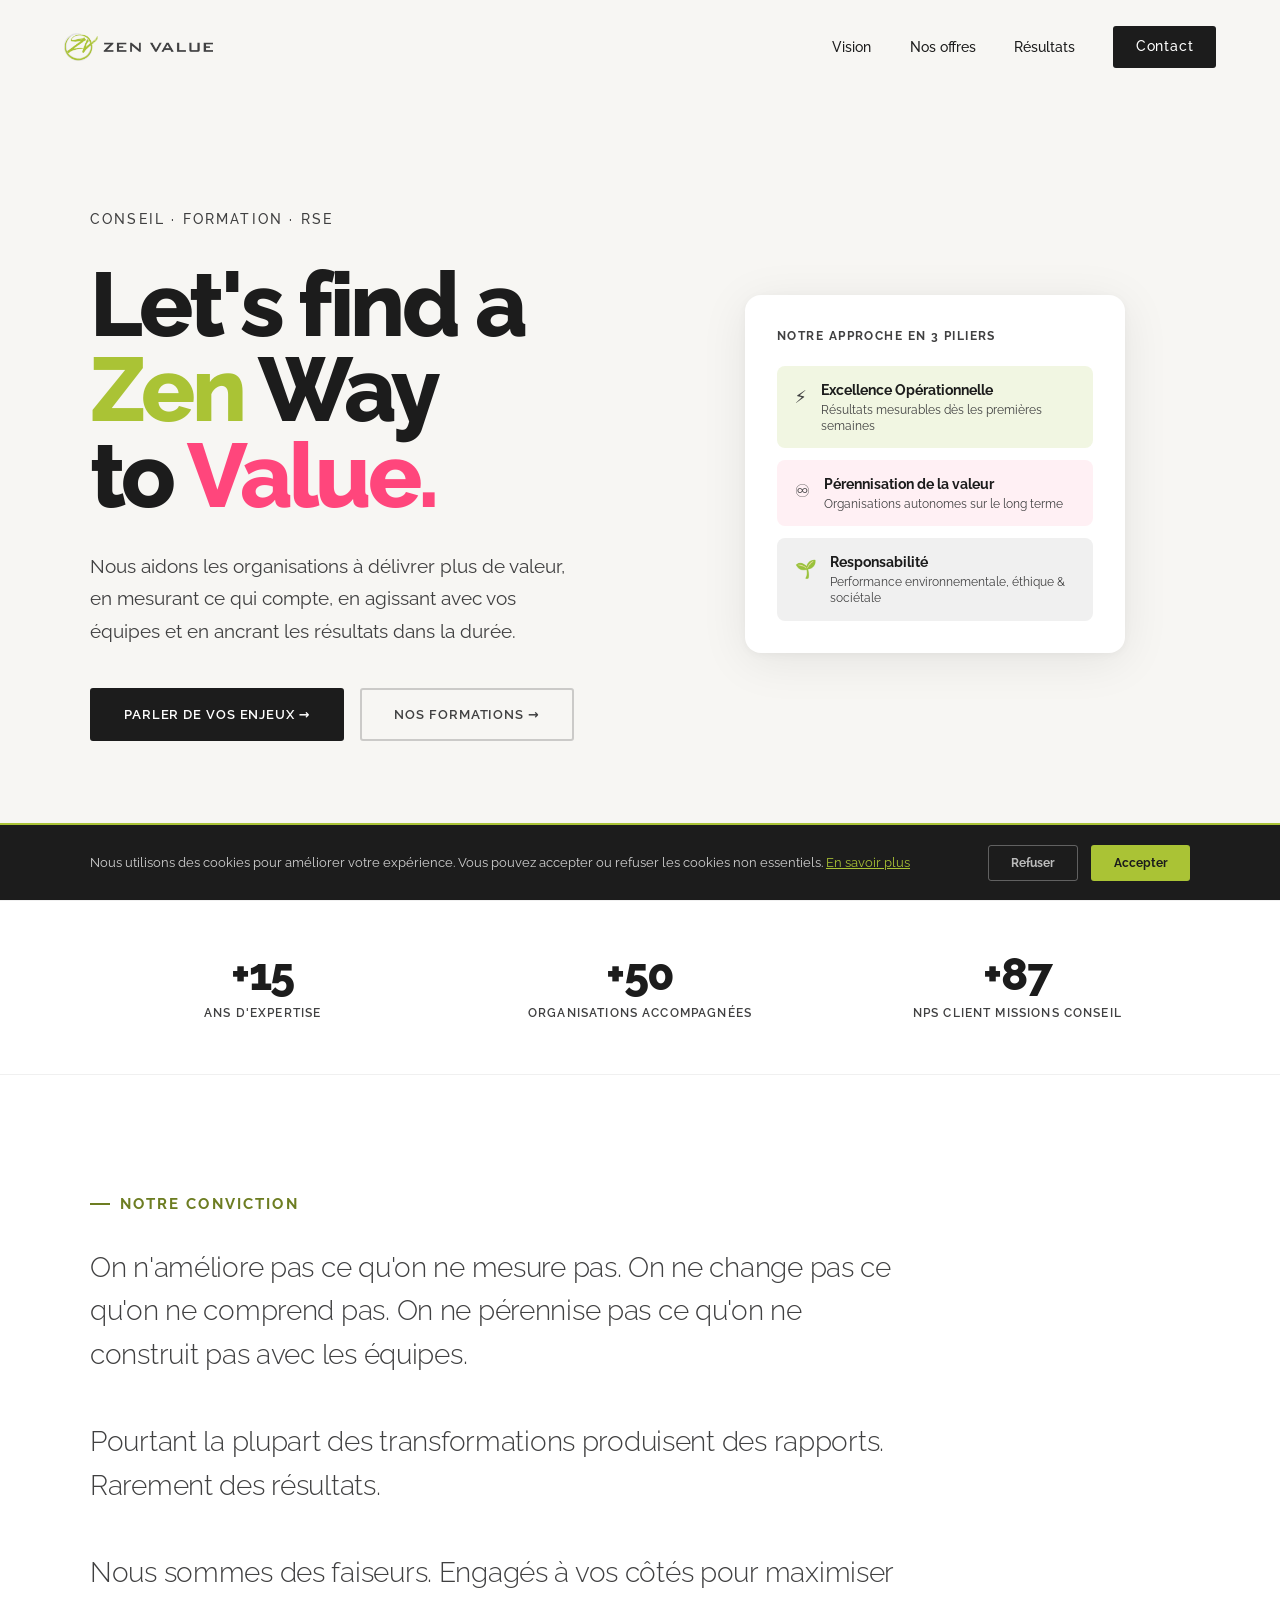
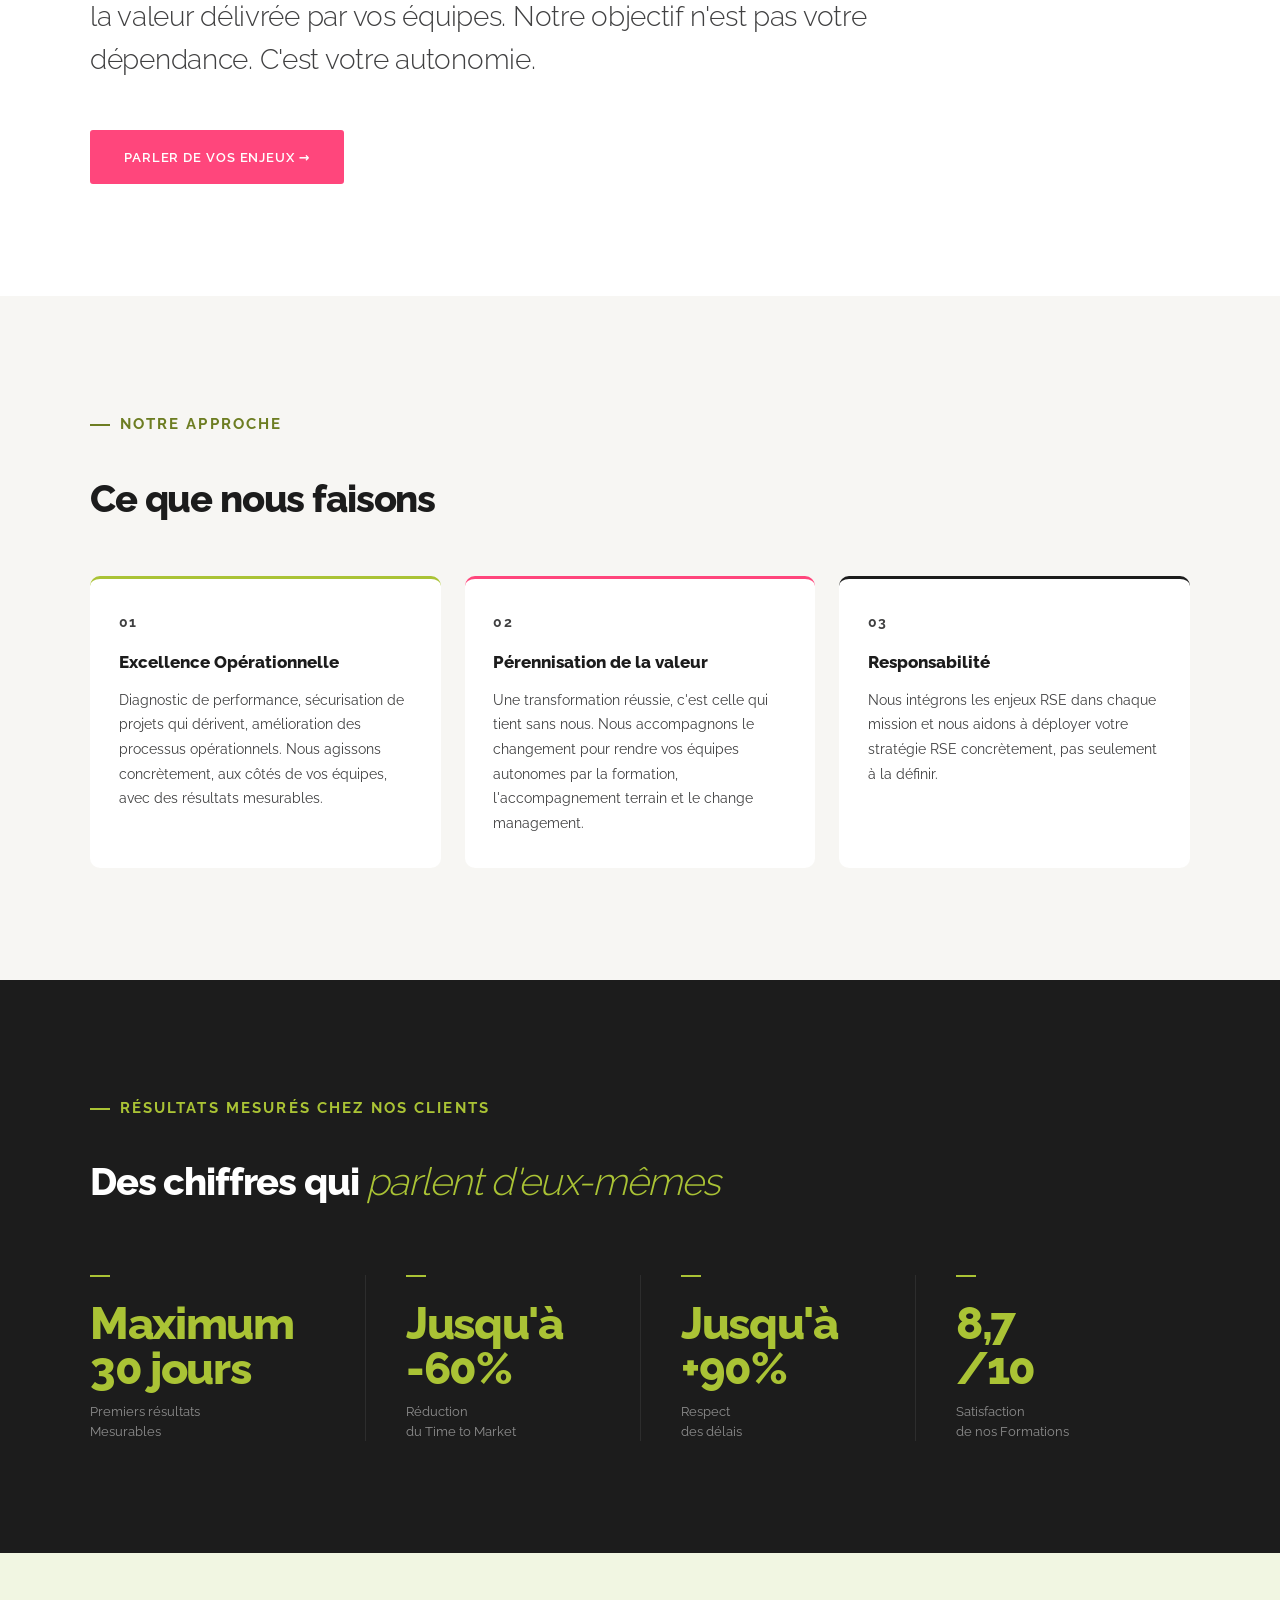
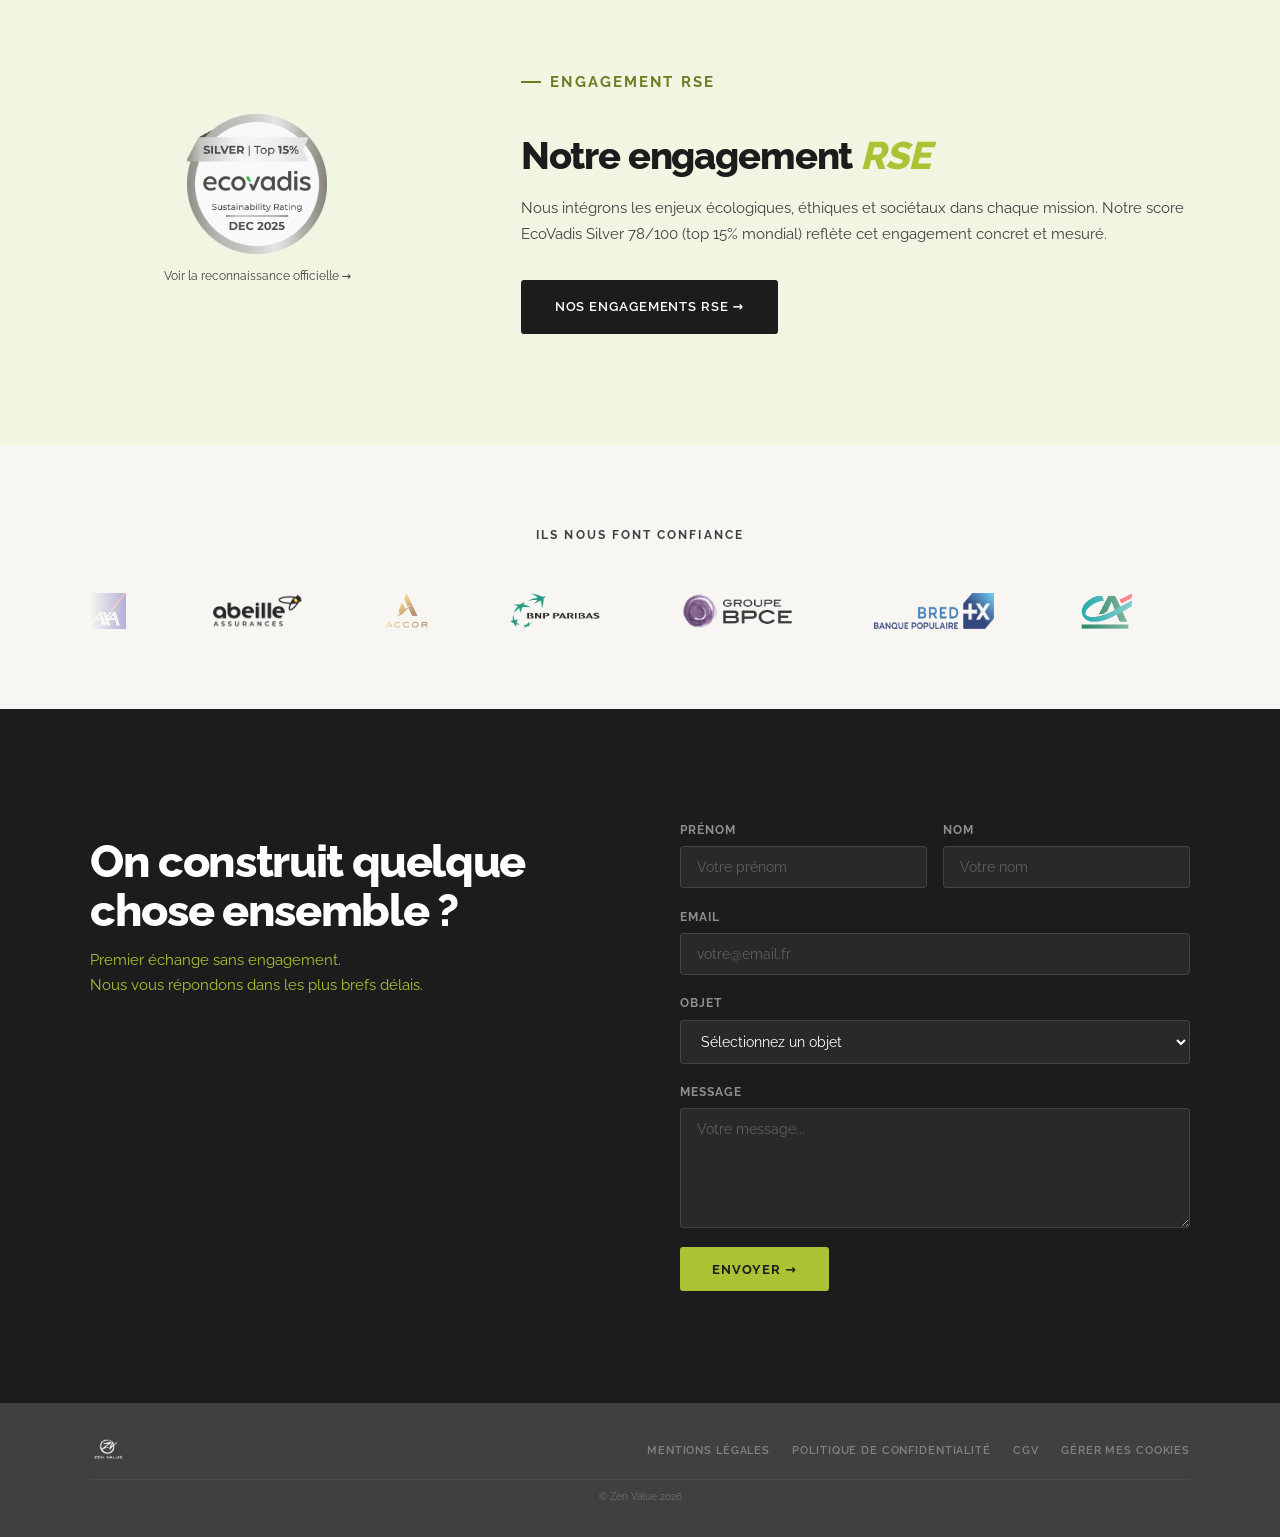
==== commit 2c25d8c1: "formulaire contact + nav redesign + correction diverses" ====
--- a/index.html
+++ b/index.html
@@ -43,75 +43,6 @@
       --gutter:      5vw;
       --max:         1100px;
       --sv:          7rem;
-    }
-
-    /* ════════════════════════════════════════
-       NAV
-    ════════════════════════════════════════ */
-    .nav {
-      position: fixed;
-      top: 0; left: 0; right: 0;
-      z-index: 300;
-      display: flex;
-      align-items: center;
-      justify-content: space-between;
-      padding: 1.6rem var(--gutter);
-      background: var(--light);
-      transition: background 0.3s, box-shadow 0.3s, padding 0.3s;
-    }
-    .nav.scrolled {
-      background: var(--white);
-      box-shadow: 0 1px 16px rgba(0,0,0,0.07);
-      padding: 1rem var(--gutter);
-    }
-    .nav-logo {
-      font-size: 1.25rem;
-      font-weight: 800;
-      letter-spacing: -0.02em;
-      text-decoration: none;
-    }
-    .nav-logo-img { height: 28px; width: auto; display: block; }
-    .nav-links {
-      display: flex;
-      align-items: center;
-      gap: 2.4rem;
-      list-style: none;
-    }
-    .nav-links a {
-      font-size: 0.82rem;
-      font-weight: 500;
-      color: var(--dark);
-      text-decoration: none;
-      transition: color 0.2s;
-    }
-    .nav-links a:hover { color: var(--ink); }
-    .nav-links .btn-nav {
-      display: inline-flex;
-      align-items: center;
-      background: var(--ink);
-      color: var(--white);
-      font-size: 0.78rem;
-      font-weight: 600;
-      letter-spacing: 0.06em;
-      padding: 0.6rem 1.4rem;
-      border-radius: 3px;
-      transition: background 0.2s;
-    }
-    .nav-links .btn-nav:hover { background: var(--ink); color: var(--white); }
-    .hamburger {
-      display: none;
-      flex-direction: column;
-      gap: 5px;
-      cursor: pointer;
-      padding: 4px;
-      background: none;
-      border: none;
-    }
-    .hamburger span {
-      display: block;
-      width: 22px;
-      height: 1.5px;
-      background: var(--ink);
     }
 
     /* ════════════════════════════════════════
@@ -653,19 +584,6 @@
 }
 
 
-    /* ════════════════════════════════════════
-       FOOTER
-    ════════════════════════════════════════ */
-    footer { background: var(--dark); padding: 2rem var(--gutter); }
-    .footer-inner { max-width: var(--max); margin: 0 auto; display: flex; flex-direction: column; gap: 1rem; }
-    .footer-top { display: flex; align-items: center; justify-content: space-between; flex-wrap: wrap; gap: 1rem; }
-    .footer-logo { text-decoration: none; }
-    .footer-logo-img { height: 48px; width: auto; display: block; }
-    .footer-links { display: flex; gap: 2rem; list-style: none; flex-wrap: wrap; }
-    .footer-links a { font-size: 0.62rem; font-weight: 600; letter-spacing: 0.1em; text-transform: uppercase; color: rgba(255,255,255,0.45); text-decoration: none; transition: color 0.2s; }
-    .footer-links a:hover { color: var(--white); }
-    .footer-copy { font-size: 0.65rem; color: rgba(255,255,255,0.25); text-align: center; padding-top: 0.5rem; border-top: 1px solid rgba(255,255,255,0.06); }
-
     /* ── COOKIE BANNER ── */
     .cookie-banner { position: fixed; bottom: 0; left: 0; right: 0; z-index: 999; background: var(--ink); padding: 1.2rem var(--gutter); border-top: 2px solid var(--green); }
     .cookie-inner { max-width: var(--max); margin: 0 auto; display: flex; align-items: center; justify-content: space-between; gap: 2rem; flex-wrap: wrap; }
@@ -758,7 +676,7 @@
       </p>
       <div class="hero-btns reveal" data-delay="3">
         <a href="#contact" class="btn-dark">Parler de vos enjeux →</a>
-        <a href="#resultats" class="btn-outline">Voir nos résultats</a>
+        <a href="https://zenvalue.catalogueformpro.com/" class="btn-outline" data-delay="1" target="_blank" rel="noopener">Nos formations →</a>
       </div>
     </div>
 
@@ -784,7 +702,7 @@
             <span class="hero-mini-icon">🌱</span>
             <div>
               <div class="hero-mini-title">Responsabilité</div>
-              <div class="hero-mini-sub">Performance écologique, éthique &amp; sociétale</div>
+              <div class="hero-mini-sub">Performance environnementale, éthique &amp; sociétale</div>
             </div>
           </div>
         </div>
--- a/assets/css/navigation.css
+++ b/assets/css/navigation.css
@@ -1,59 +1,120 @@
-/* ══════════════════════════════════════════
-   NAVIGATION — Nav fixe, hamburger, footer
-   ══════════════════════════════════════════ */
+nav {
+  position: fixed;
+  top: 0; left: 0; right: 0;
+  z-index: 300;
+  display: flex;
+  align-items: center;
+  justify-content: space-between;
+  padding: 1.6rem var(--gutter);
+  background: var(--light);
+  transition: background 0.3s, box-shadow 0.3s, padding 0.3s;
+}
+nav.scrolled {
+  background: var(--white);
+  box-shadow: 0 1px 16px rgba(0,0,0,0.07);
+  padding: 1rem var(--gutter);
+}
+.nav-logo { text-decoration: none; }
+.nav-logo-img { height: 28px; width: auto; display: block; }
 
-nav {
-  position: fixed; top: 0; left: 0; right: 0; z-index: 200;
-  height: var(--nav-h);
-  display: flex; align-items: center; justify-content: space-between;
-  padding: 0 6vw;
-  background: rgba(255,255,255,.97);
-  backdrop-filter: blur(12px);
-  border-bottom: none;
+.nav-links {
+  display: flex;
+  align-items: center;
+  gap: 2.4rem;
+  list-style: none;
+}
+.nav-links a {
+  font-size: 0.88rem;
+  font-weight: 500;
+  color: var(--ink);
+  text-decoration: none;
+  transition: color 0.2s, font-weight 0.1s;
+  opacity: 1;
+}
+.nav-links a:hover { color: var(--ink); font-weight: 800; }
+
+.btn-nav {
+  display: inline-flex;
+  align-items: center;
+  background: var(--ink);
+  color: var(--white) !important;
+  font-size: 0.78rem;
+  font-weight: 600;
+  letter-spacing: 0.06em;
+  padding: 0.6rem 1.4rem;
+  border-radius: 3px;
+  transition: background 0.2s;
+  opacity: 1 !important;
+}
+.btn-nav:hover {
+  background: var(--rose-dark) !important;
+  color: var(--white) !important;
+}
+.hamburger {
+  display: none;
+  flex-direction: column;
+  gap: 5px;
+  cursor: pointer;
+  padding: 4px;
+  background: none;
+  border: none;
+}
+.hamburger span {
+  display: block;
+  width: 22px;
+  height: 1.5px;
+  background: var(--ink);
 }
 
-.logo { display: flex; align-items: center; gap: .7rem; text-decoration: none; }
-.nav-logo-img { height: 28px; width: auto; display: block; }
-
-.nav-links { display: flex; align-items: center; gap: .15rem; list-style: none; }
-.nav-links a {
-  font-size: .73rem; font-weight: 600; letter-spacing: .07em; text-transform: uppercase;
-  color: var(--c2); text-decoration: none;
-  padding: .42rem .82rem; border-radius: var(--radius);
-  opacity: .58; transition: opacity .2s, color .2s, background .2s;
+footer {
+  background: var(--dark);
+  padding: 2rem var(--gutter);
 }
-.nav-links a:hover       { opacity: 1; color: var(--c2); background: var(--zv-light); }
-.nav-links a.active-page { opacity: 1; color: var(--c2); }
-.nav-cta       { background: var(--c3) !important; color: var(--zv-white) !important; opacity: 1 !important; }
-.nav-cta:hover { background: var(--c3d) !important; }
-
-.hamburger { display: none; flex-direction: column; gap: 5px; cursor: pointer; padding: 6px; }
-.hamburger span { display: block; width: 22px; height: 2px; background: var(--c2); border-radius: 2px; transition: all .3s; }
-
-footer {
-  background: var(--c2);
-  padding: 2.5rem var(--gutter);
-  display: flex; align-items: center; justify-content: space-between;
-  flex-wrap: wrap; gap: 1.5rem;
+.footer-inner {
+  max-width: var(--max);
+  margin: 0 auto;
+  display: flex;
+  flex-direction: column;
+  gap: 1rem;
+}
+.footer-top {
+  display: flex;
+  align-items: center;
+  justify-content: space-between;
+  flex-wrap: wrap;
+  gap: 1rem;
 }
 .footer-logo { display: flex; align-items: center; text-decoration: none; }
-.footer-logo-img { height: 48px; width: auto; display: block; }
-.footer-links { display: flex; gap: 1.4rem; flex-wrap: wrap; }
+.footer-logo-img { height: 28px; width: auto; display: block; filter: brightness(0) invert(1); }
+.footer-links { display: flex; gap: 1.4rem; flex-wrap: wrap; list-style: none; }
 .footer-links a {
-  font-size: .68rem; font-weight: 600; letter-spacing: .08em; text-transform: uppercase;
-  color: rgba(255,255,255,.28); text-decoration: none; transition: color .2s;
+  font-size: 0.68rem;
+  font-weight: 600;
+  letter-spacing: 0.08em;
+  text-transform: uppercase;
+  color: rgba(255,255,255,0.35);
+  text-decoration: none;
+  transition: color 0.2s;
 }
-.footer-links a:hover { color: rgba(255,255,255,.7); }
-.footer-copy { font-size: .68rem; color: rgba(255,255,255,.2); }
+.footer-links a:hover { color: rgba(255,255,255,0.7); }
+.footer-copy {
+  font-size: 0.65rem;
+  color: rgba(255,255,255,0.25);
+  text-align: center;
+  padding-top: 0.5rem;
+  border-top: 1px solid rgba(255,255,255,0.06);
+}
 
-@media (max-width: 960px) {
+@media (max-width: 640px) {
   .nav-links {
     display: none;
-    position: absolute; top: 100%; left: 0; right: 0;
-    background: var(--zv-white);
+    position: absolute;
+    top: 100%; left: 0; right: 0;
+    background: var(--white);
     flex-direction: column;
-    padding: 1.5rem 6vw; gap: .5rem;
-    border-bottom: 1px solid rgba(65,65,66,.08);
+    padding: 1rem var(--gutter);
+    gap: 0.5rem;
+    border-bottom: 1px solid rgba(0,0,0,0.06);
   }
   .nav-links.open { display: flex; }
   .hamburger { display: flex; }
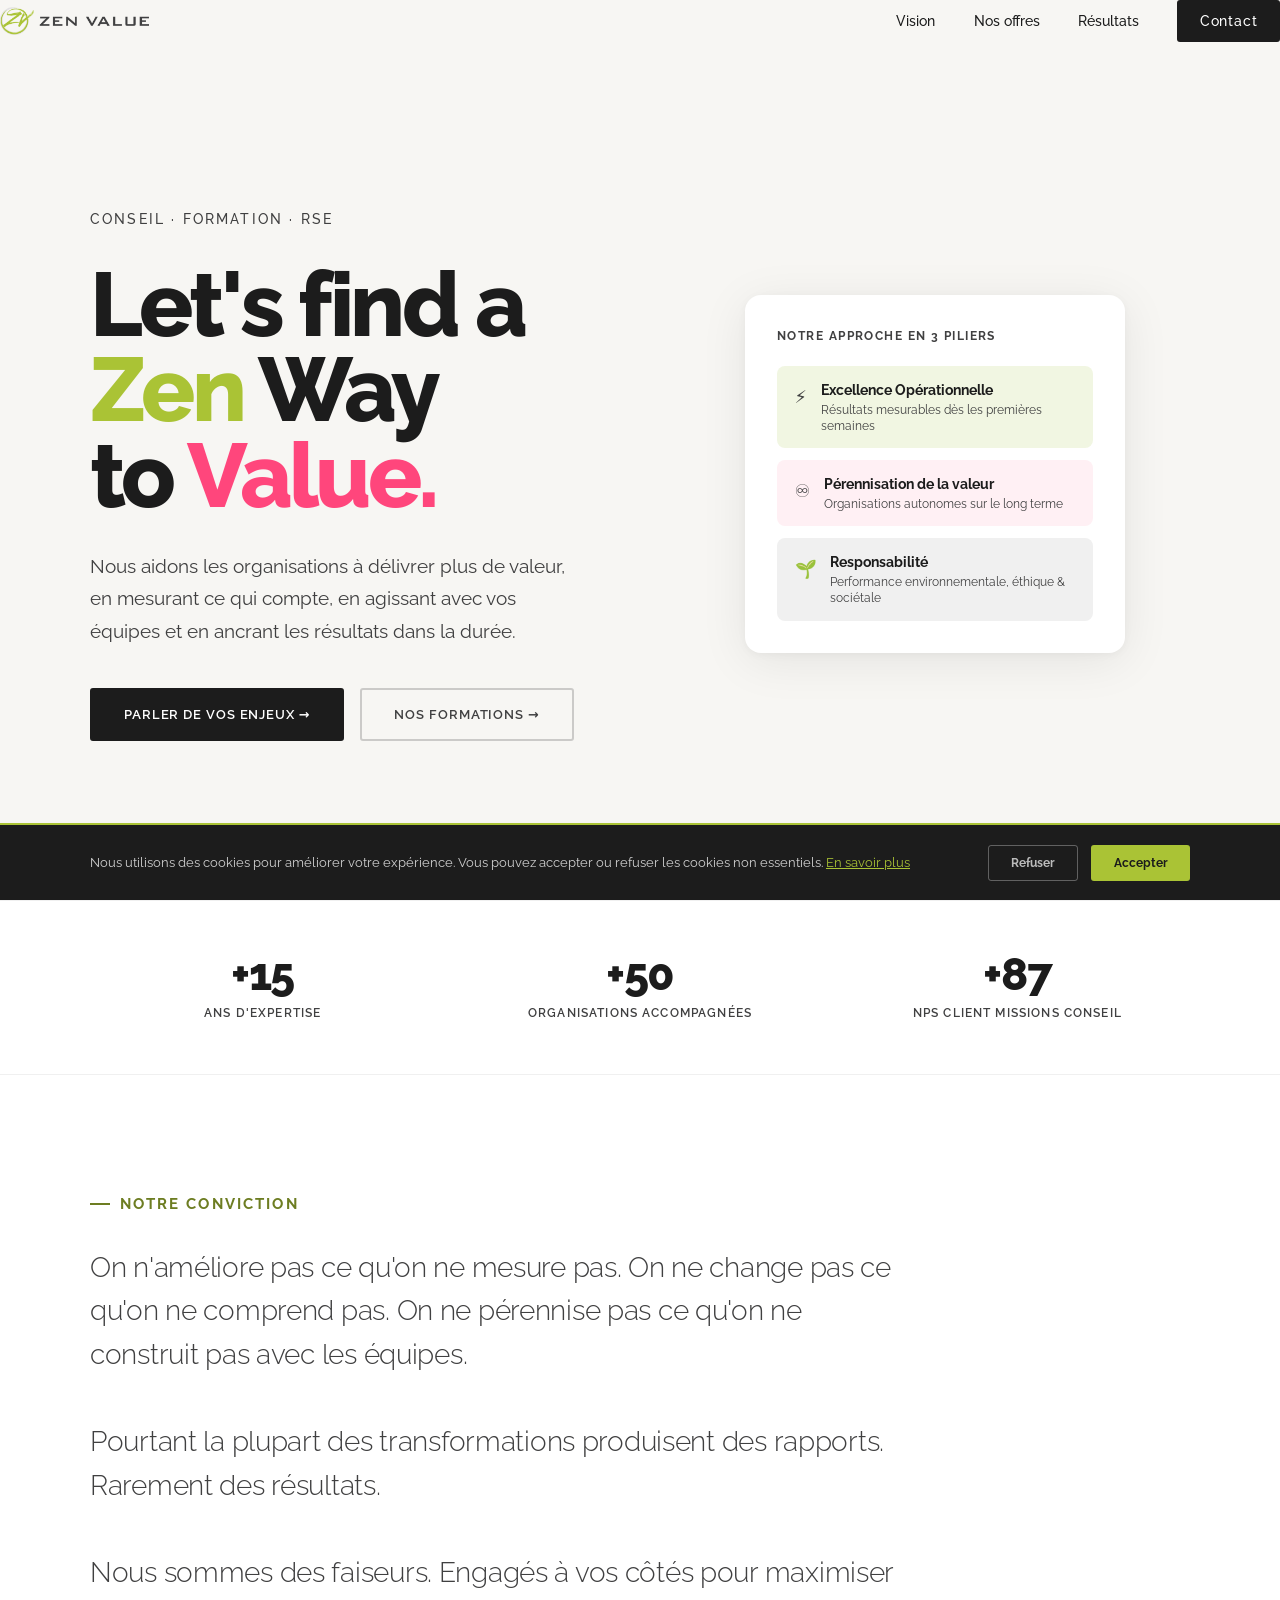
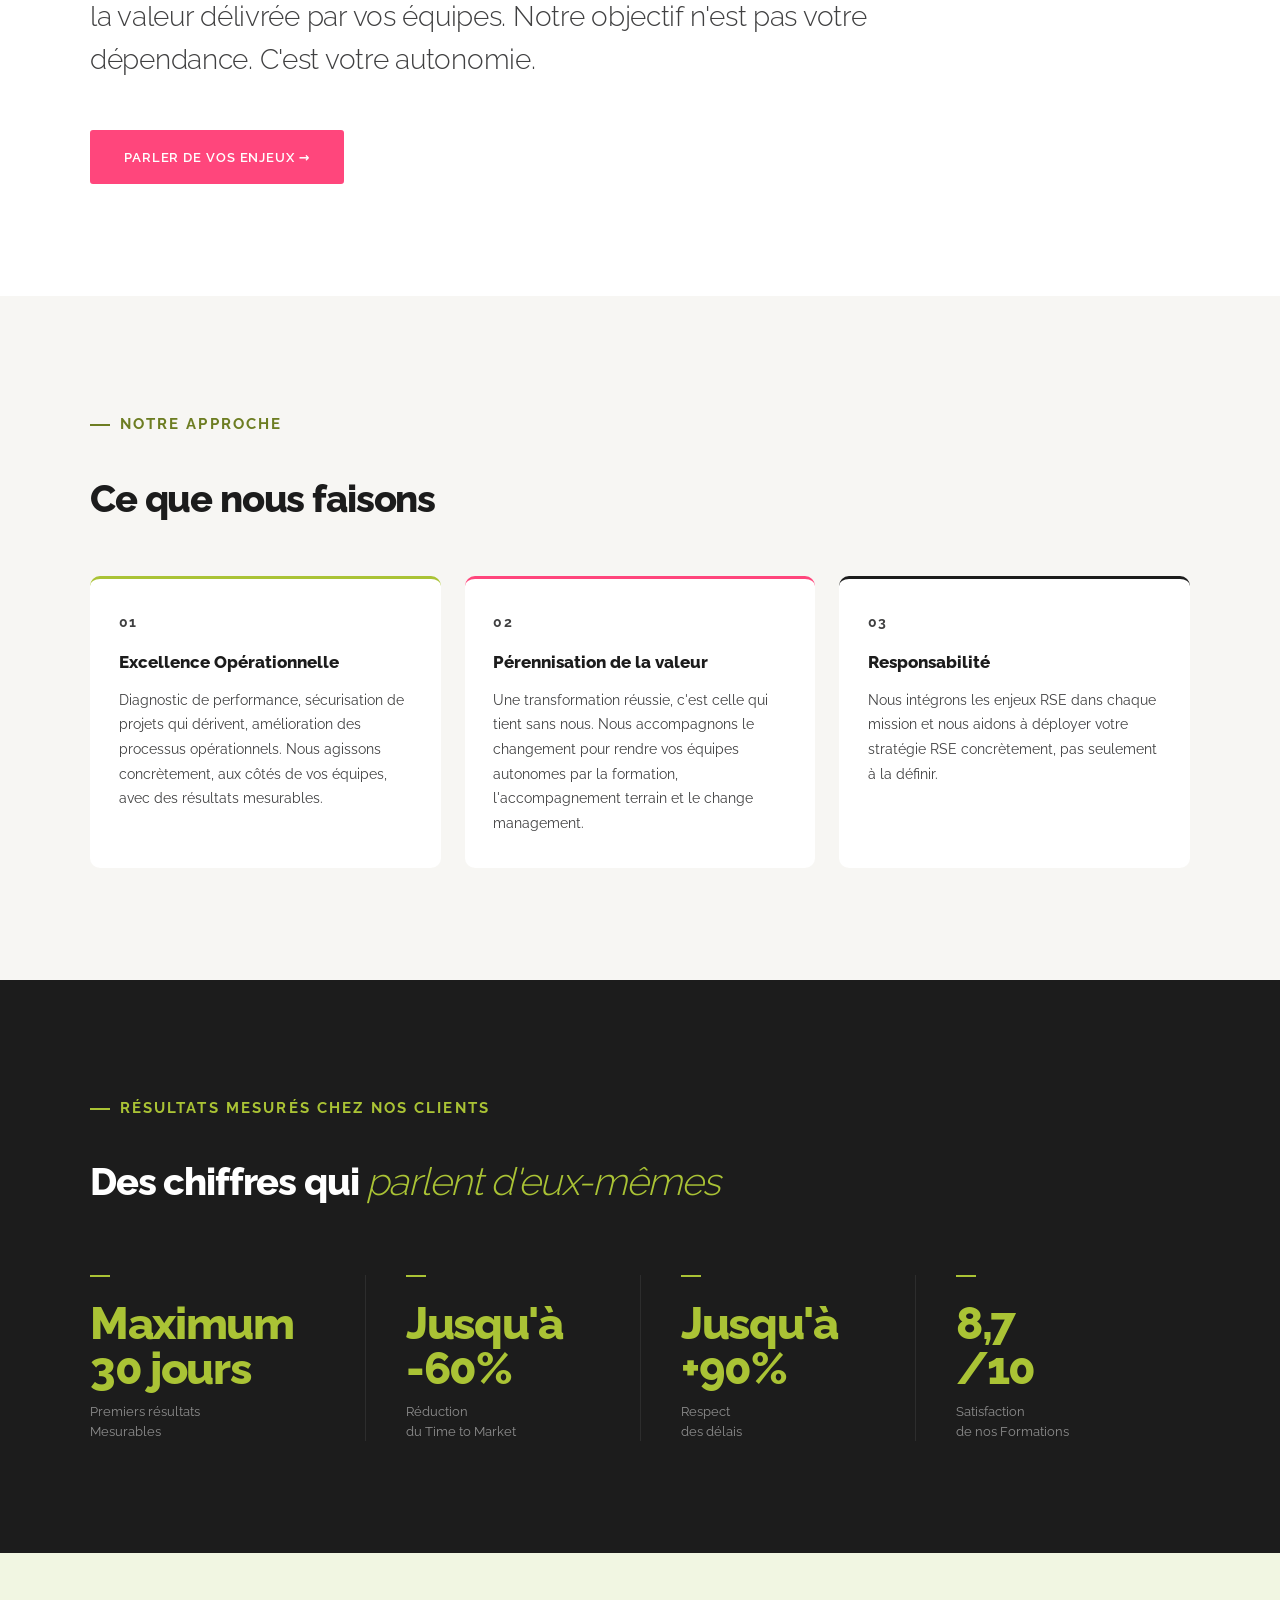
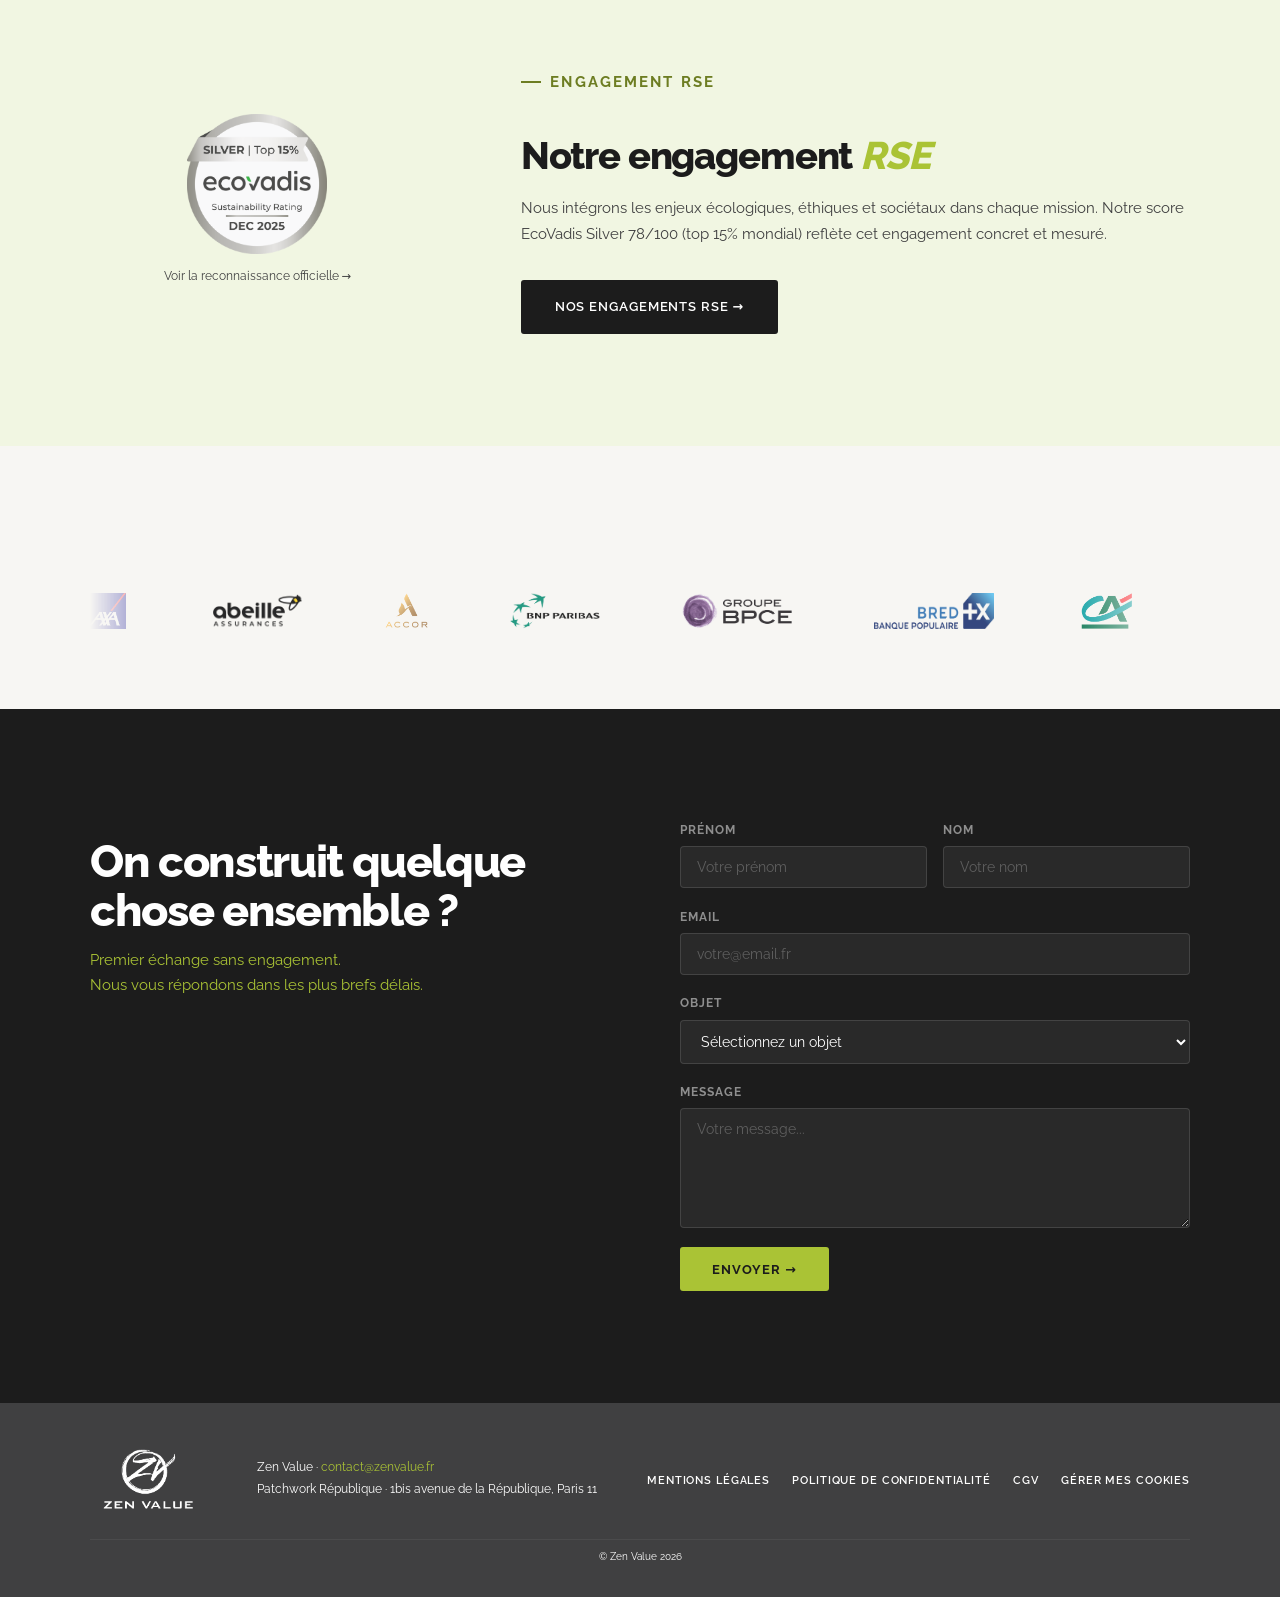
==== commit 08bdd599: "correction du footer" ====
--- a/index.html
+++ b/index.html
@@ -973,6 +973,10 @@
       <a href="index.html" class="footer-logo" aria-label="Zen Value">
         <img class="footer-logo-img" src="assets/images/logo/zen-value_logo_2019_blanc-72.png" alt="Zen Value">
       </a>
+      <div class="footer-info">
+        <p>Zen Value · <a href="mailto:contact@zenvalue.fr">contact@zenvalue.fr</a></p>
+        <p>Patchwork République · 1bis avenue de la République, Paris 11</p>
+      </div>
       <ul class="footer-links">
         <li><a href="mentions-legales.html">Mentions légales</a></li>
         <li><a href="politique-confidentialite.html">Politique de confidentialité</a></li>
--- a/assets/css/navigation.css
+++ b/assets/css/navigation.css
@@ -5,7 +5,7 @@
   display: flex;
   align-items: center;
   justify-content: space-between;
-  padding: 1.6rem var(--gutter);
+  padding: 1.6rem var(--green-dark);
   background: var(--light);
   transition: background 0.3s, box-shadow 0.3s, padding 0.3s;
 }
@@ -85,21 +85,37 @@
   gap: 1rem;
 }
 .footer-logo { display: flex; align-items: center; text-decoration: none; }
-.footer-logo-img { height: 28px; width: auto; display: block; filter: brightness(0) invert(1); }
+.footer-logo-img { height: 88px; width: auto; display: block; filter: brightness(0) invert(1); }
+.footer-info {
+  display: flex;
+  flex-direction: column;
+  gap: 0.3rem;
+}
+.footer-info p {
+  font-size: 0.72rem;
+  color: var(--white);
+  line-height: 1.5;
+}
+.footer-info a {
+  color: var(--green);
+  text-decoration: none;
+  transition: color 0.2s;
+}
+.footer-info a:hover { color: var(--green-dark); }
 .footer-links { display: flex; gap: 1.4rem; flex-wrap: wrap; list-style: none; }
 .footer-links a {
   font-size: 0.68rem;
   font-weight: 600;
   letter-spacing: 0.08em;
   text-transform: uppercase;
-  color: rgba(255,255,255,0.35);
+  color: var(--white);
   text-decoration: none;
   transition: color 0.2s;
 }
-.footer-links a:hover { color: rgba(255,255,255,0.7); }
+.footer-links a:hover { font-size: 0.70rem; color: var(--green); }
 .footer-copy {
   font-size: 0.65rem;
-  color: rgba(255,255,255,0.25);
+  color: var(--white);
   text-align: center;
   padding-top: 0.5rem;
   border-top: 1px solid rgba(255,255,255,0.06);
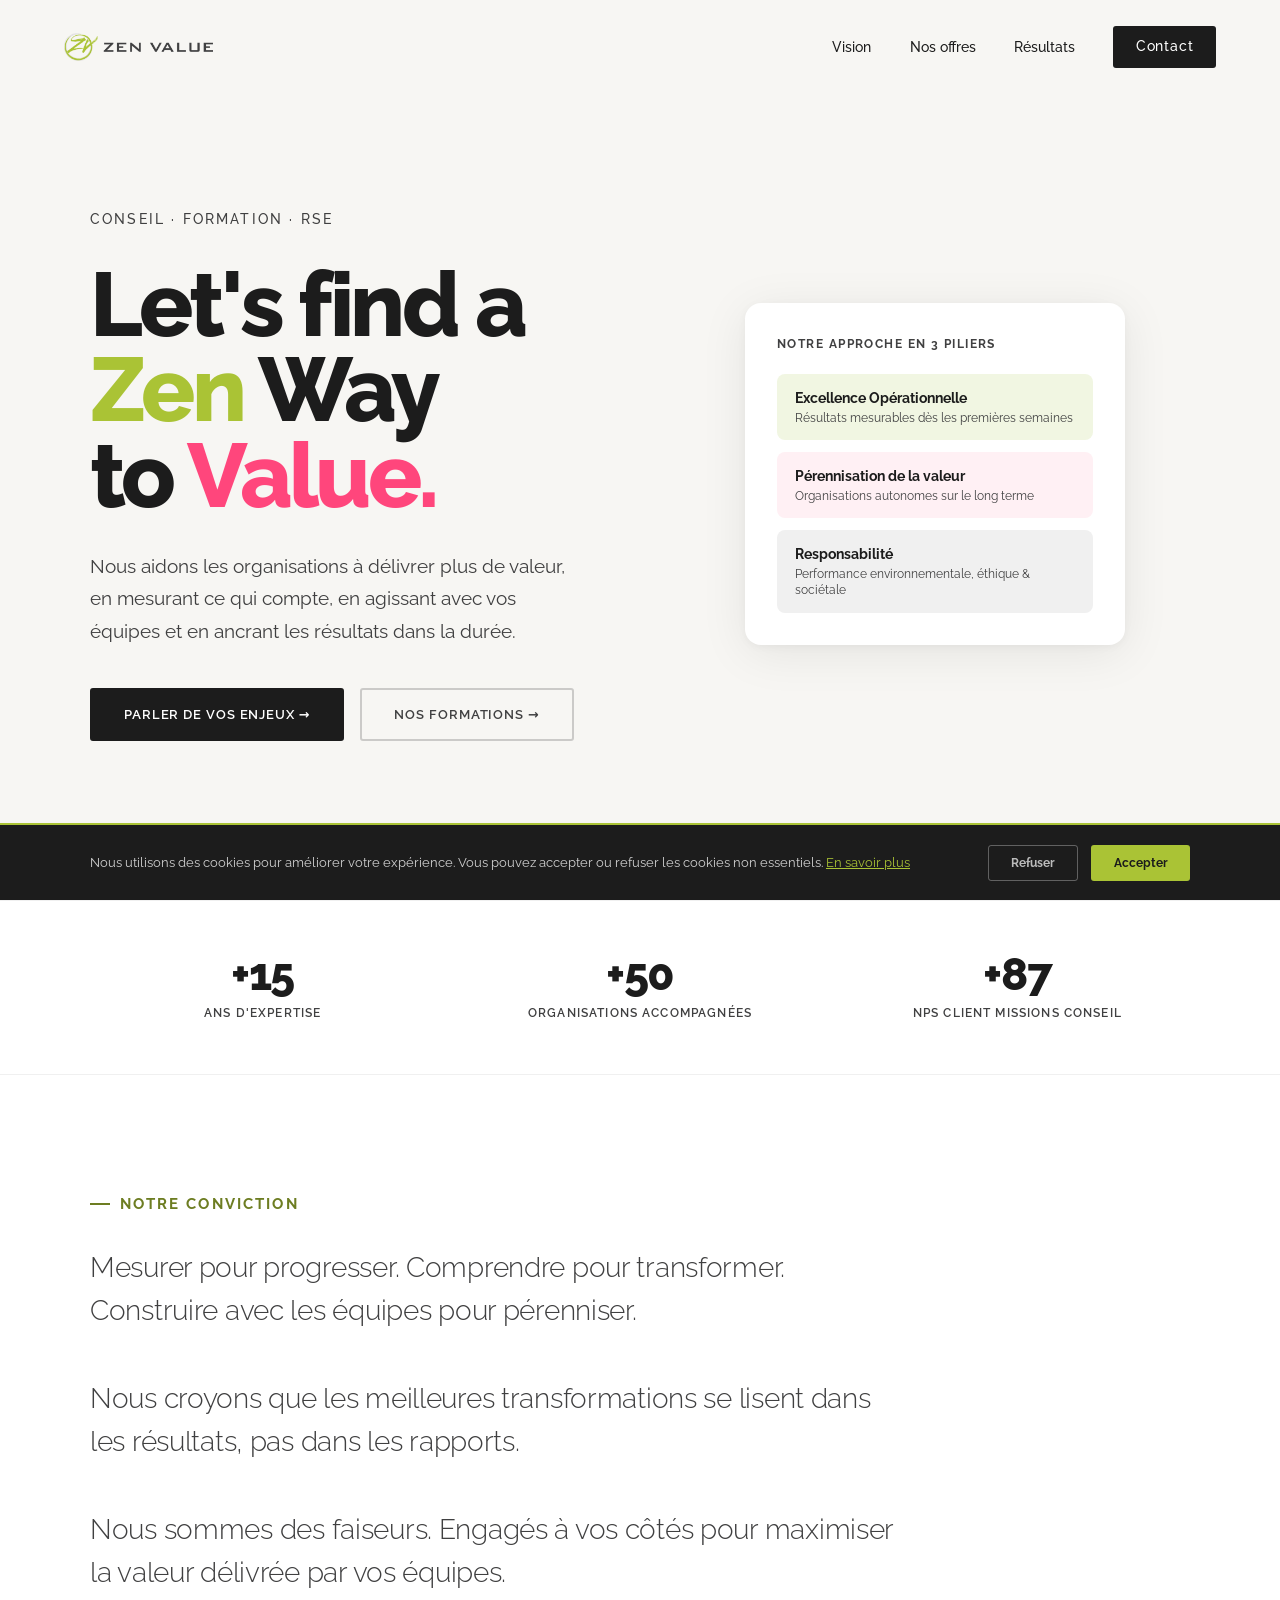
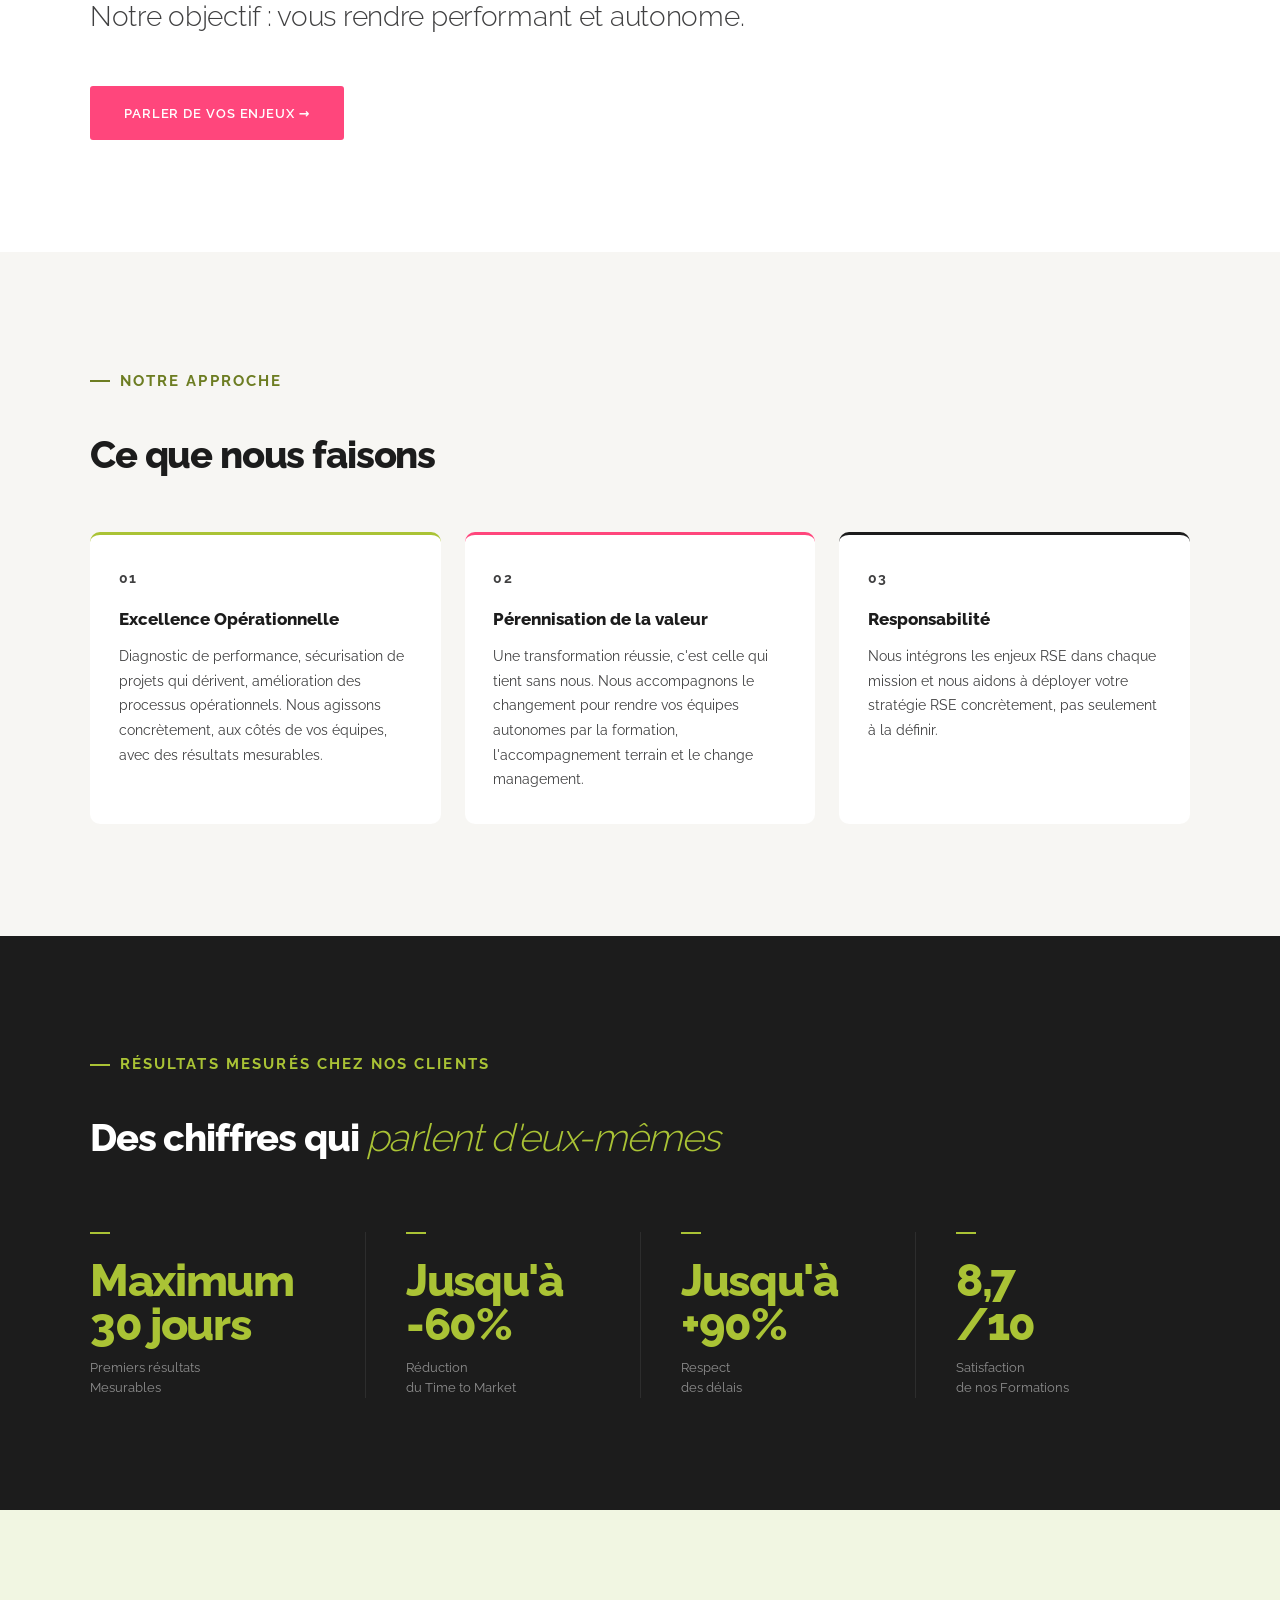
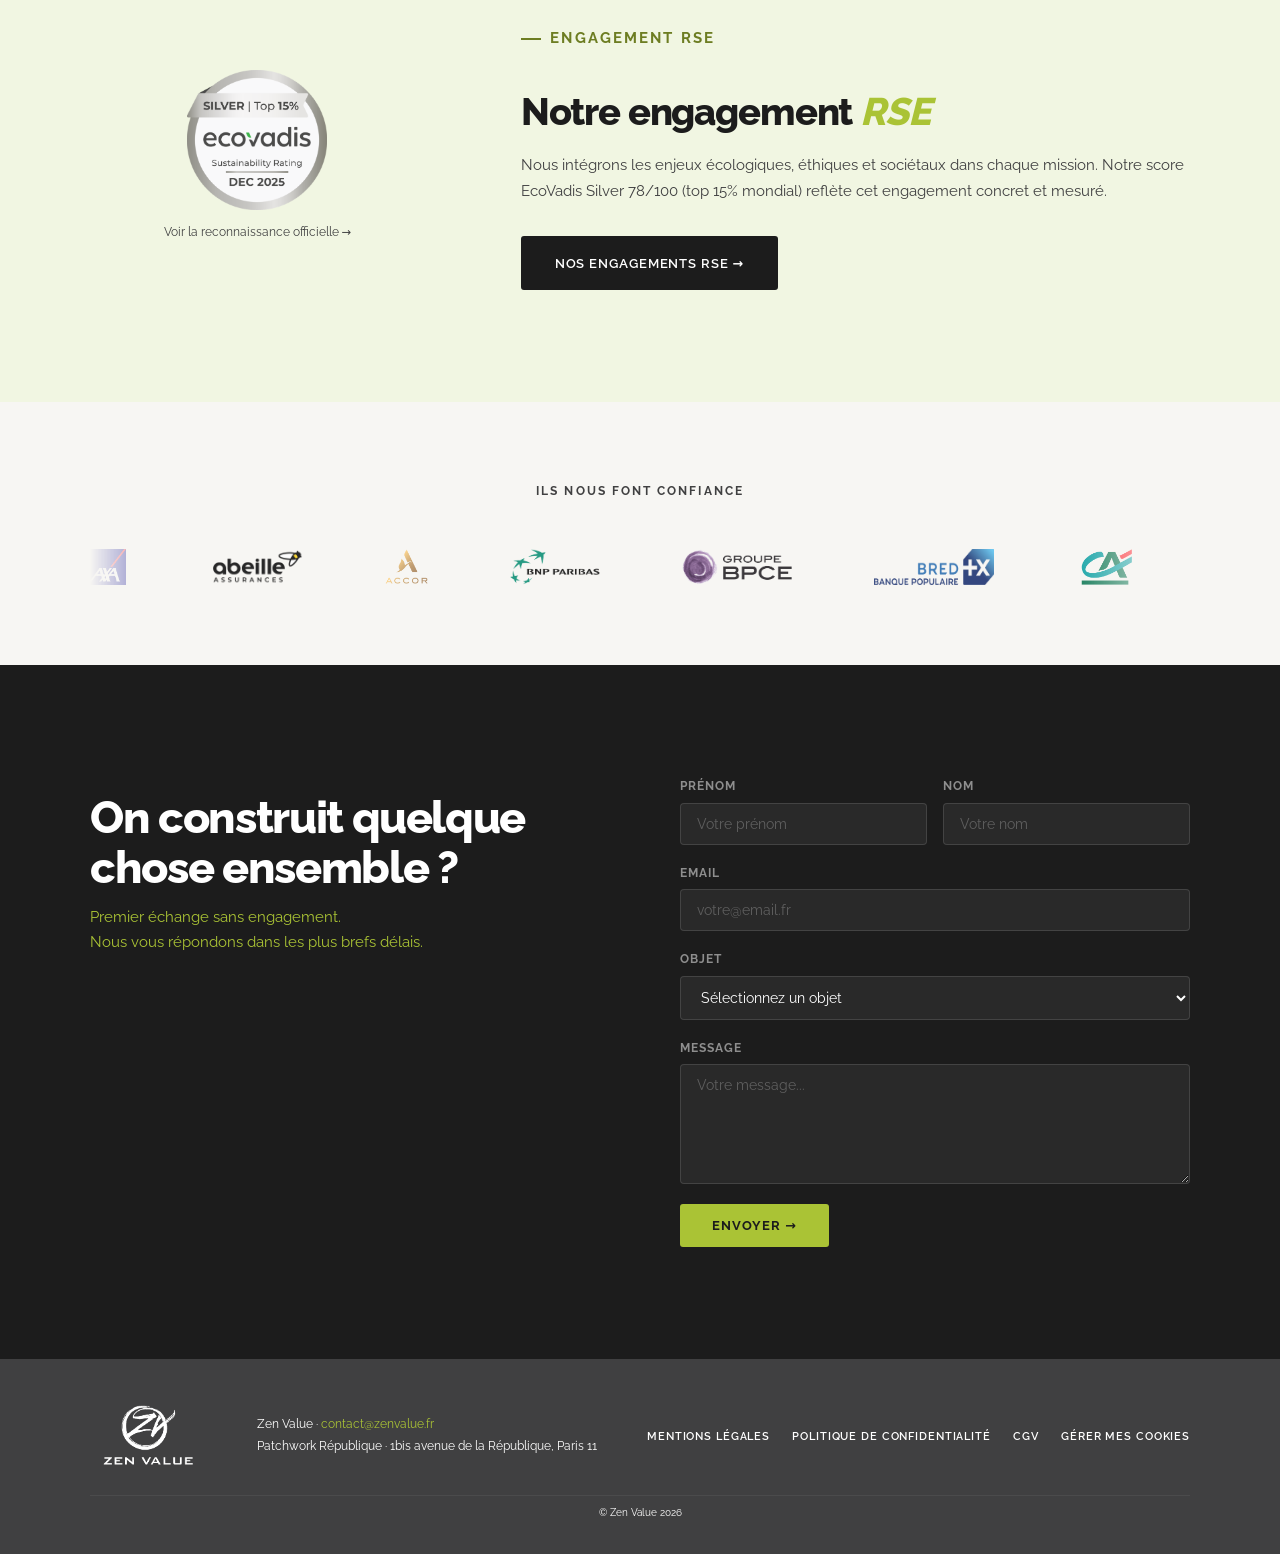
==== commit 138f3597: "manifest retravaillé + icone hero card enlevé" ====
--- a/index.html
+++ b/index.html
@@ -685,21 +685,18 @@
         <div class="hero-card-label">Notre approche en 3 piliers</div>
         <div class="hero-mini-cards">
           <div class="hero-mini-card c-green">
-            <span class="hero-mini-icon">⚡</span>
             <div>
               <div class="hero-mini-title">Excellence Opérationnelle</div>
               <div class="hero-mini-sub">Résultats mesurables dès les premières semaines</div>
             </div>
           </div>
           <div class="hero-mini-card c-rose">
-            <span class="hero-mini-icon">♾️</span>
             <div>
               <div class="hero-mini-title">Pérennisation de la valeur</div>
               <div class="hero-mini-sub">Organisations autonomes sur le long terme</div>
             </div>
           </div>
           <div class="hero-mini-card c-ink">
-            <span class="hero-mini-icon">🌱</span>
             <div>
               <div class="hero-mini-title">Responsabilité</div>
               <div class="hero-mini-sub">Performance environnementale, éthique &amp; sociétale</div>
--- a/assets/css/navigation.css
+++ b/assets/css/navigation.css
@@ -5,7 +5,7 @@
   display: flex;
   align-items: center;
   justify-content: space-between;
-  padding: 1.6rem var(--green-dark);
+  padding: 1.6rem var(--gutter);
   background: var(--light);
   transition: background 0.3s, box-shadow 0.3s, padding 0.3s;
 }
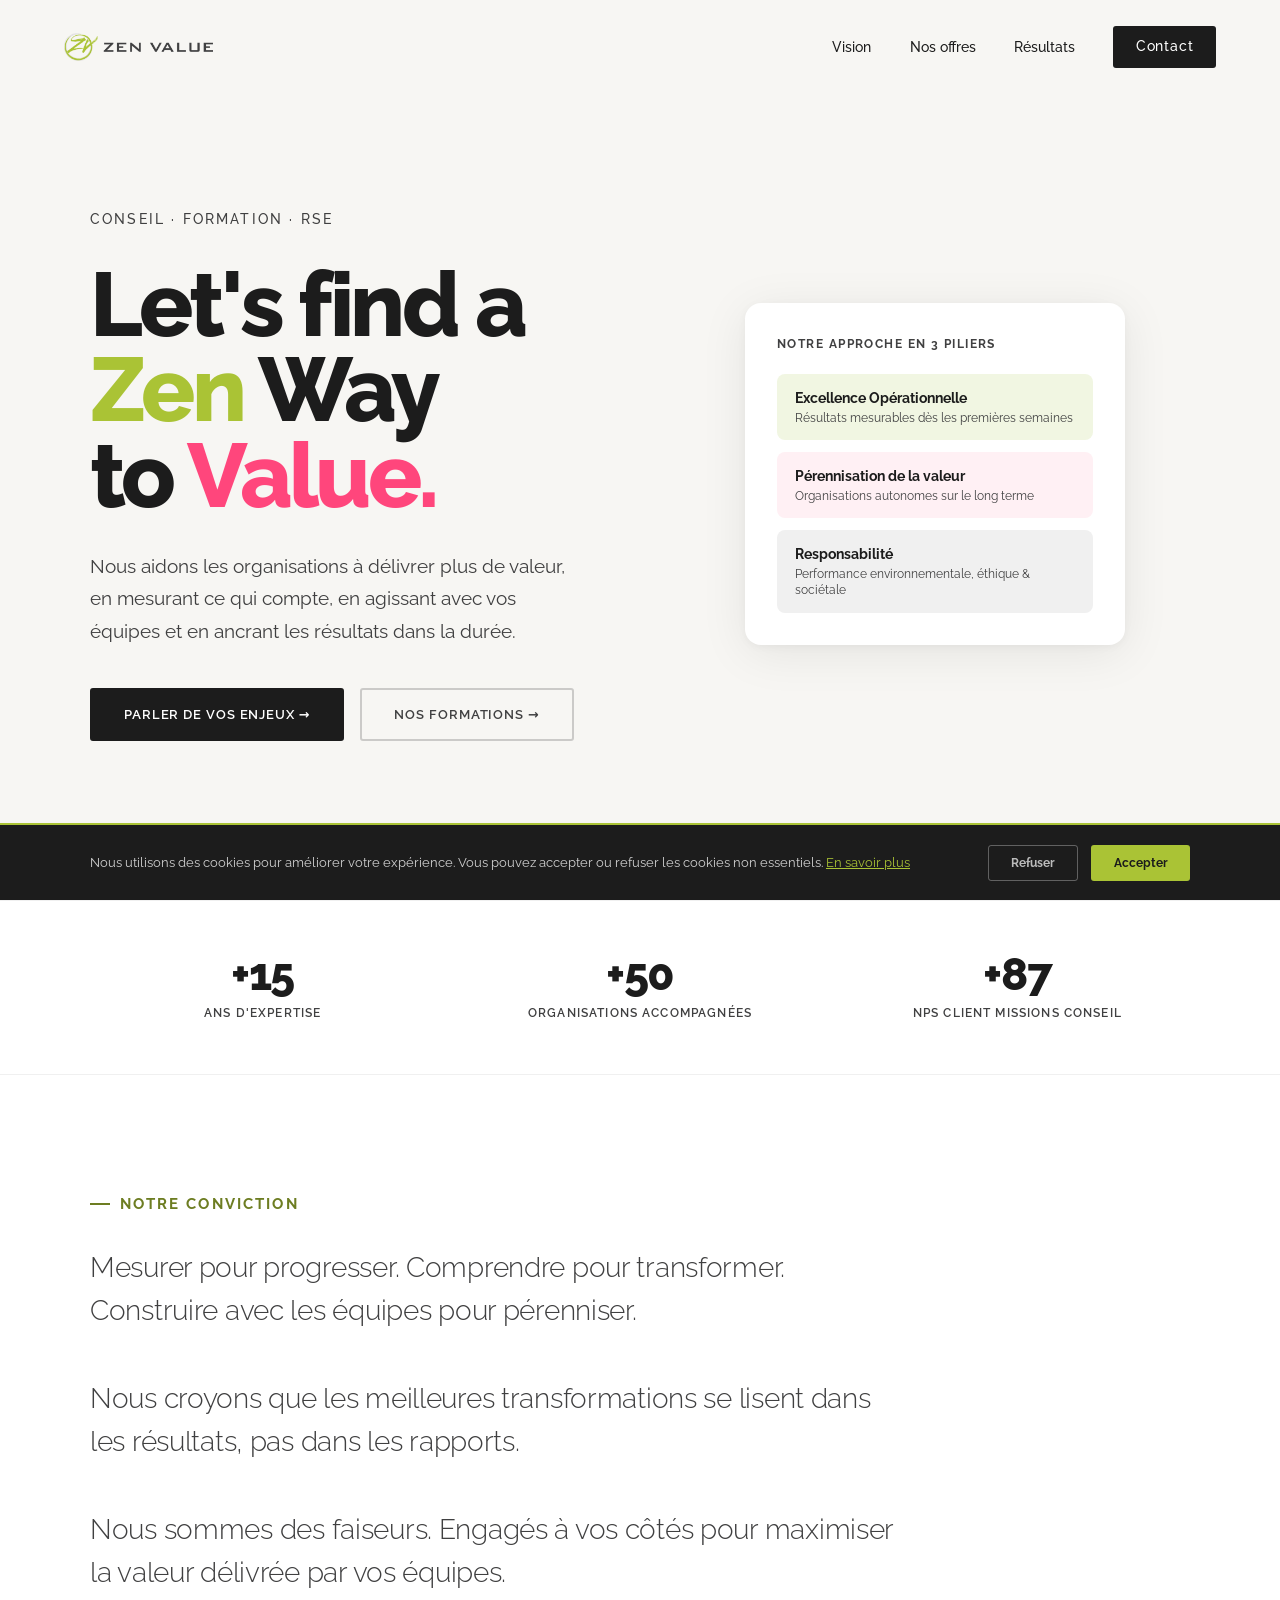
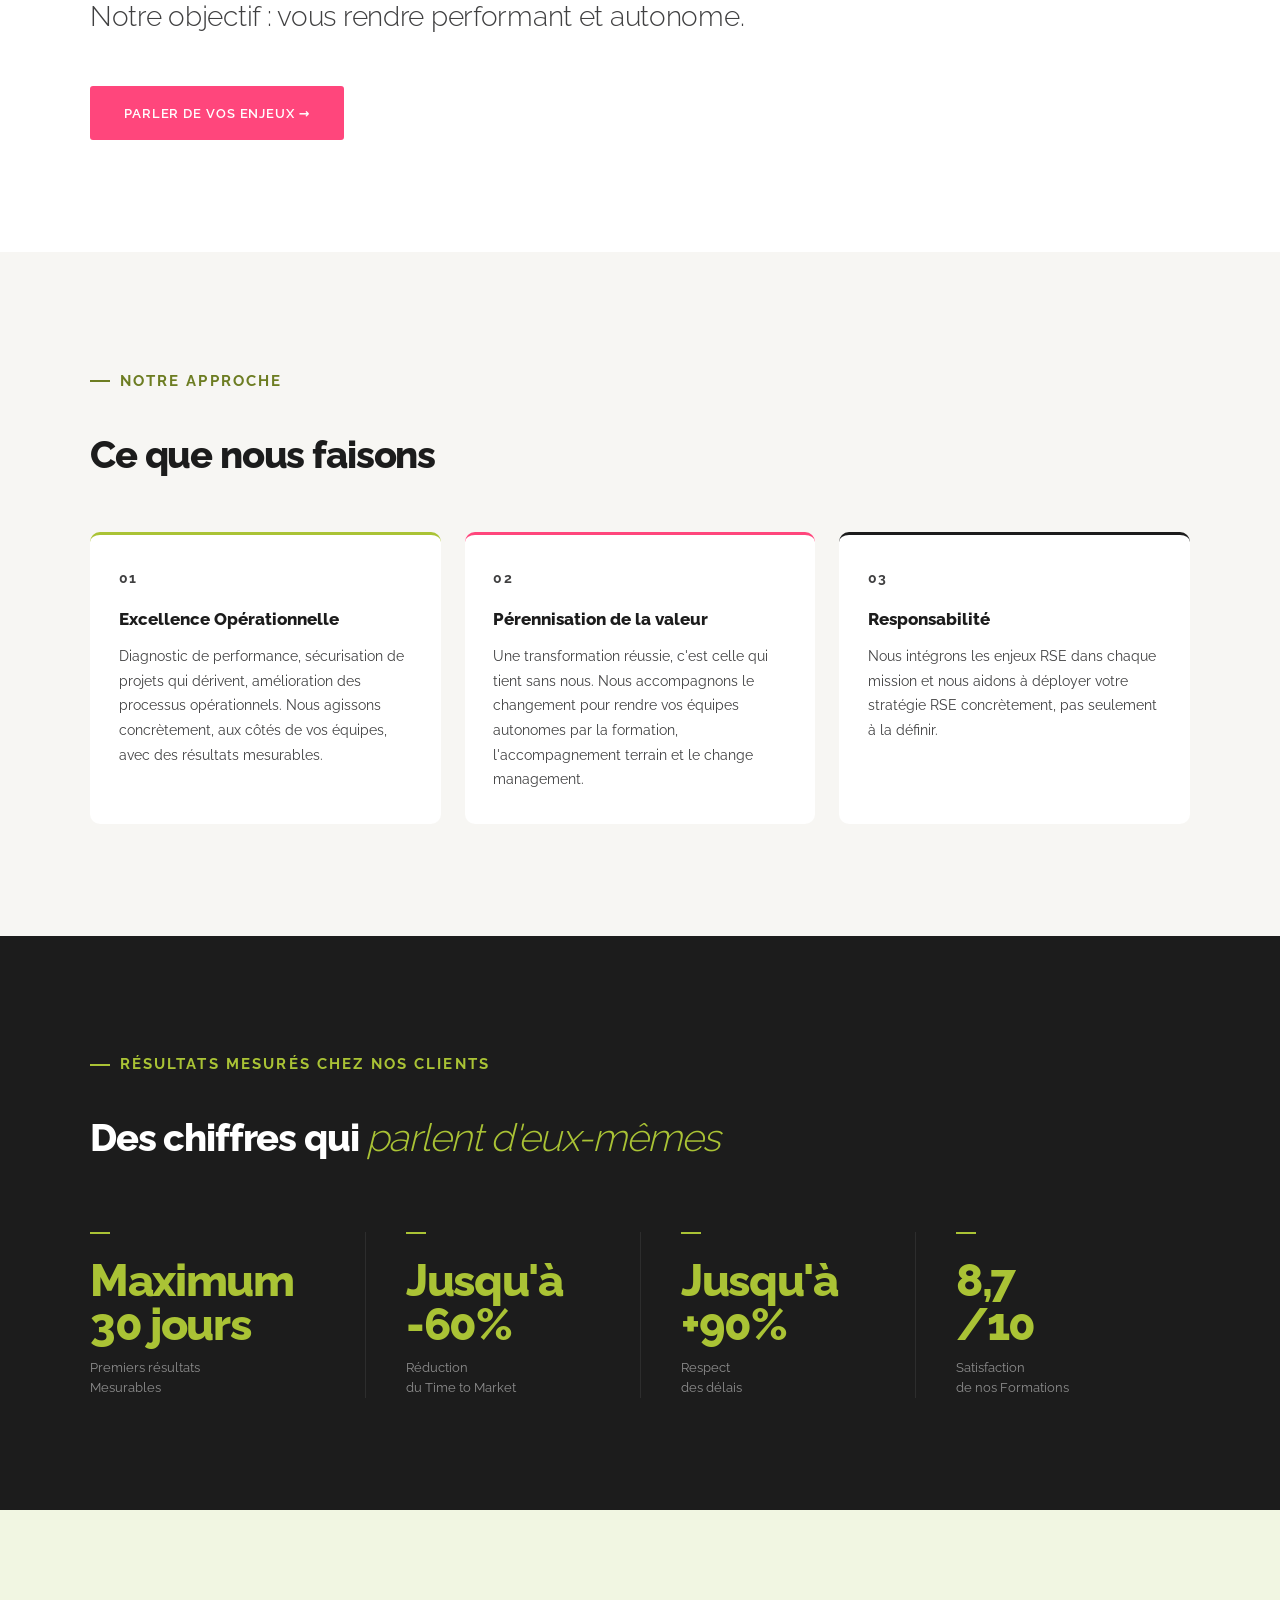
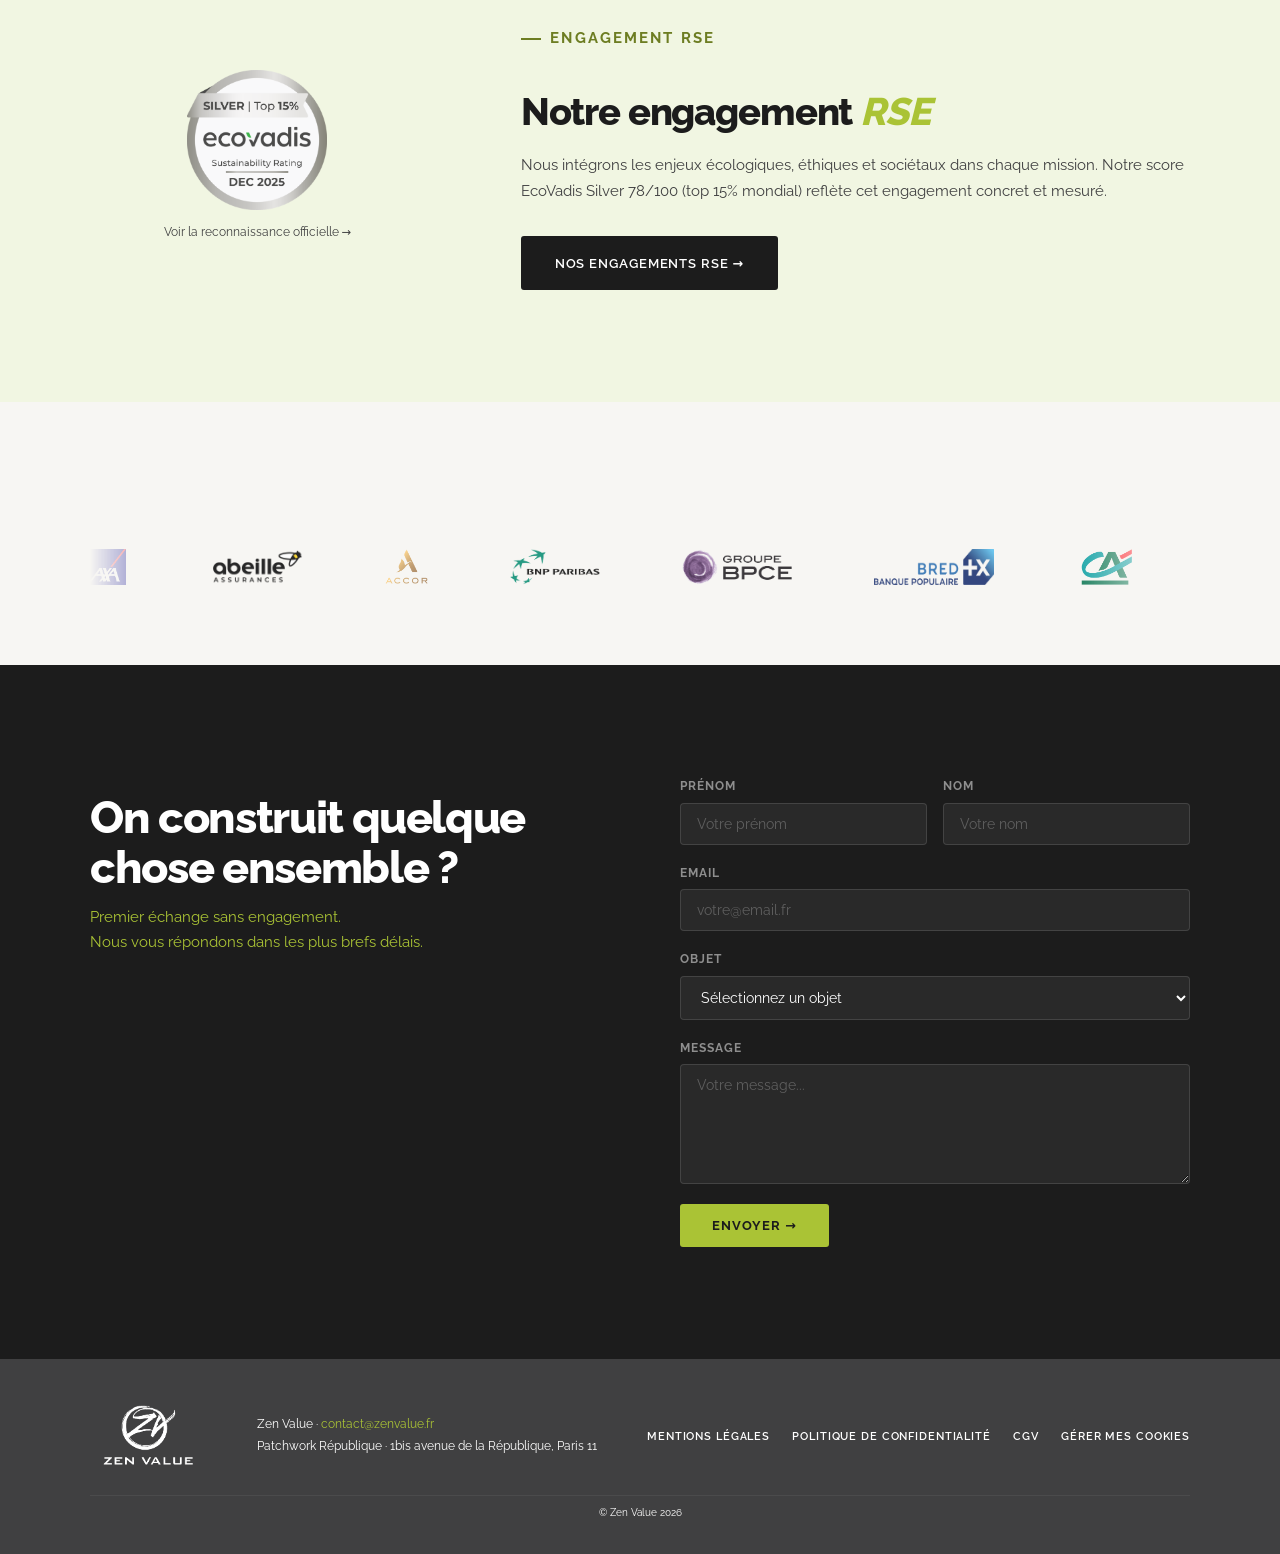
==== commit 01f8ec37: "ajout Cloudflare Web Analytics" ====
--- a/index.html
+++ b/index.html
@@ -1145,6 +1145,11 @@
 }());
 </script>
 
+<!-- Cloudflare Web Analytics -->
+<script defer src='https://static.cloudflareinsights.com/beacon.min.js' 
+  data-cf-beacon='{"token": "ff0b0bdbba5f4fcabd27bbb0f6724240"}'>
+</script>
+<!-- End Cloudflare Web Analytics -->
 
 </body>
 </html>
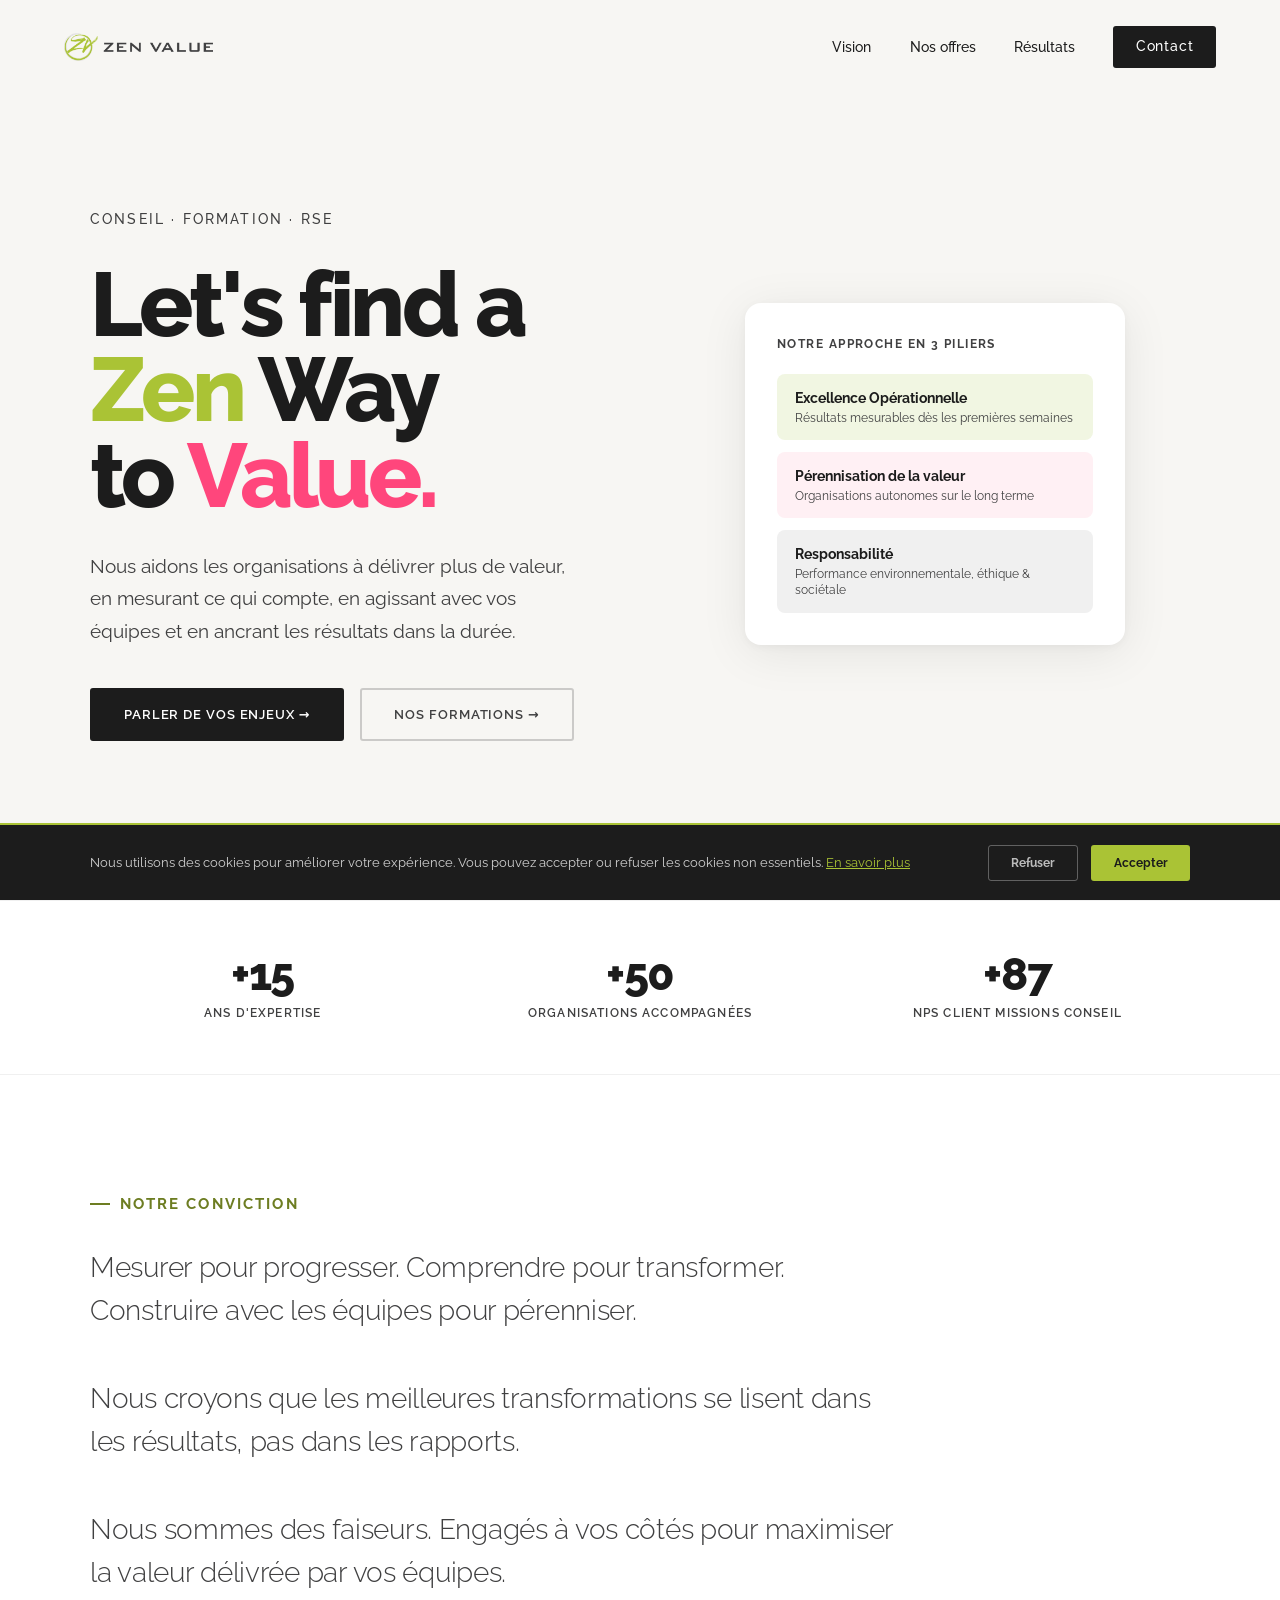
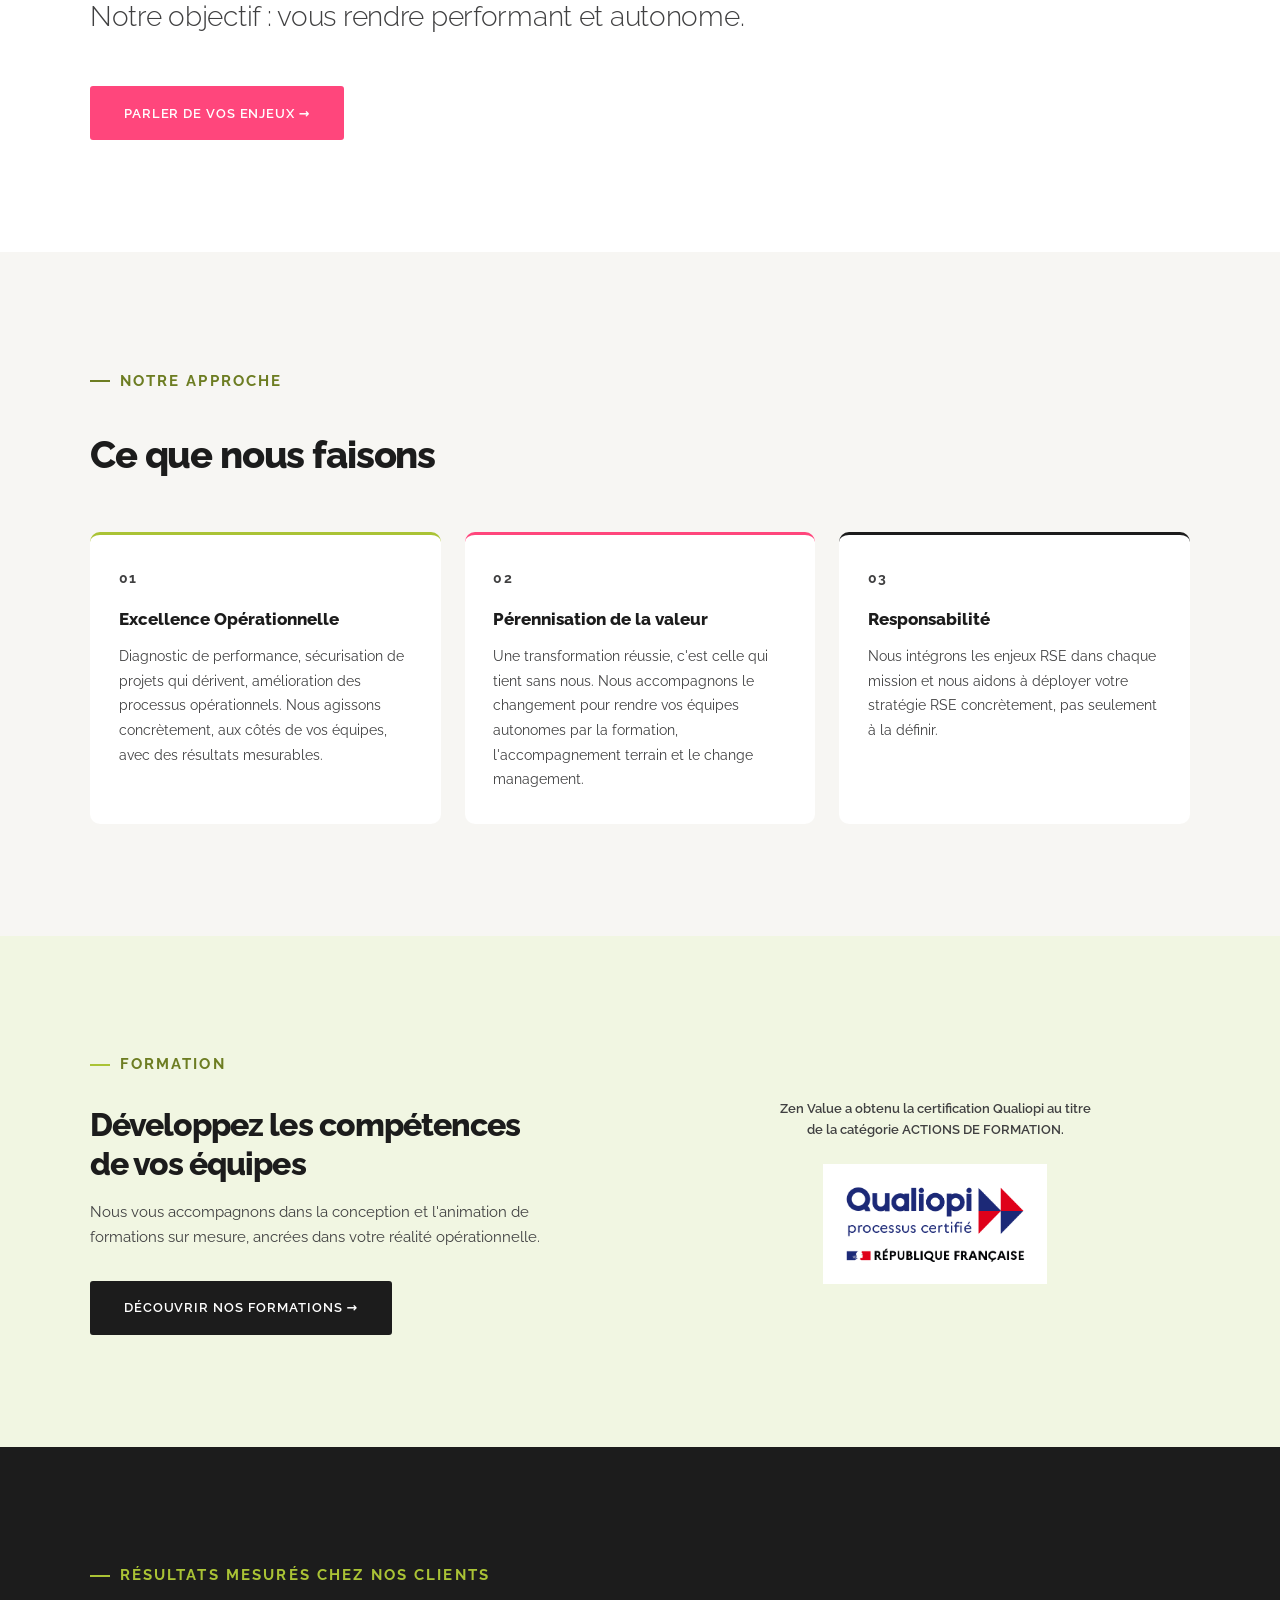
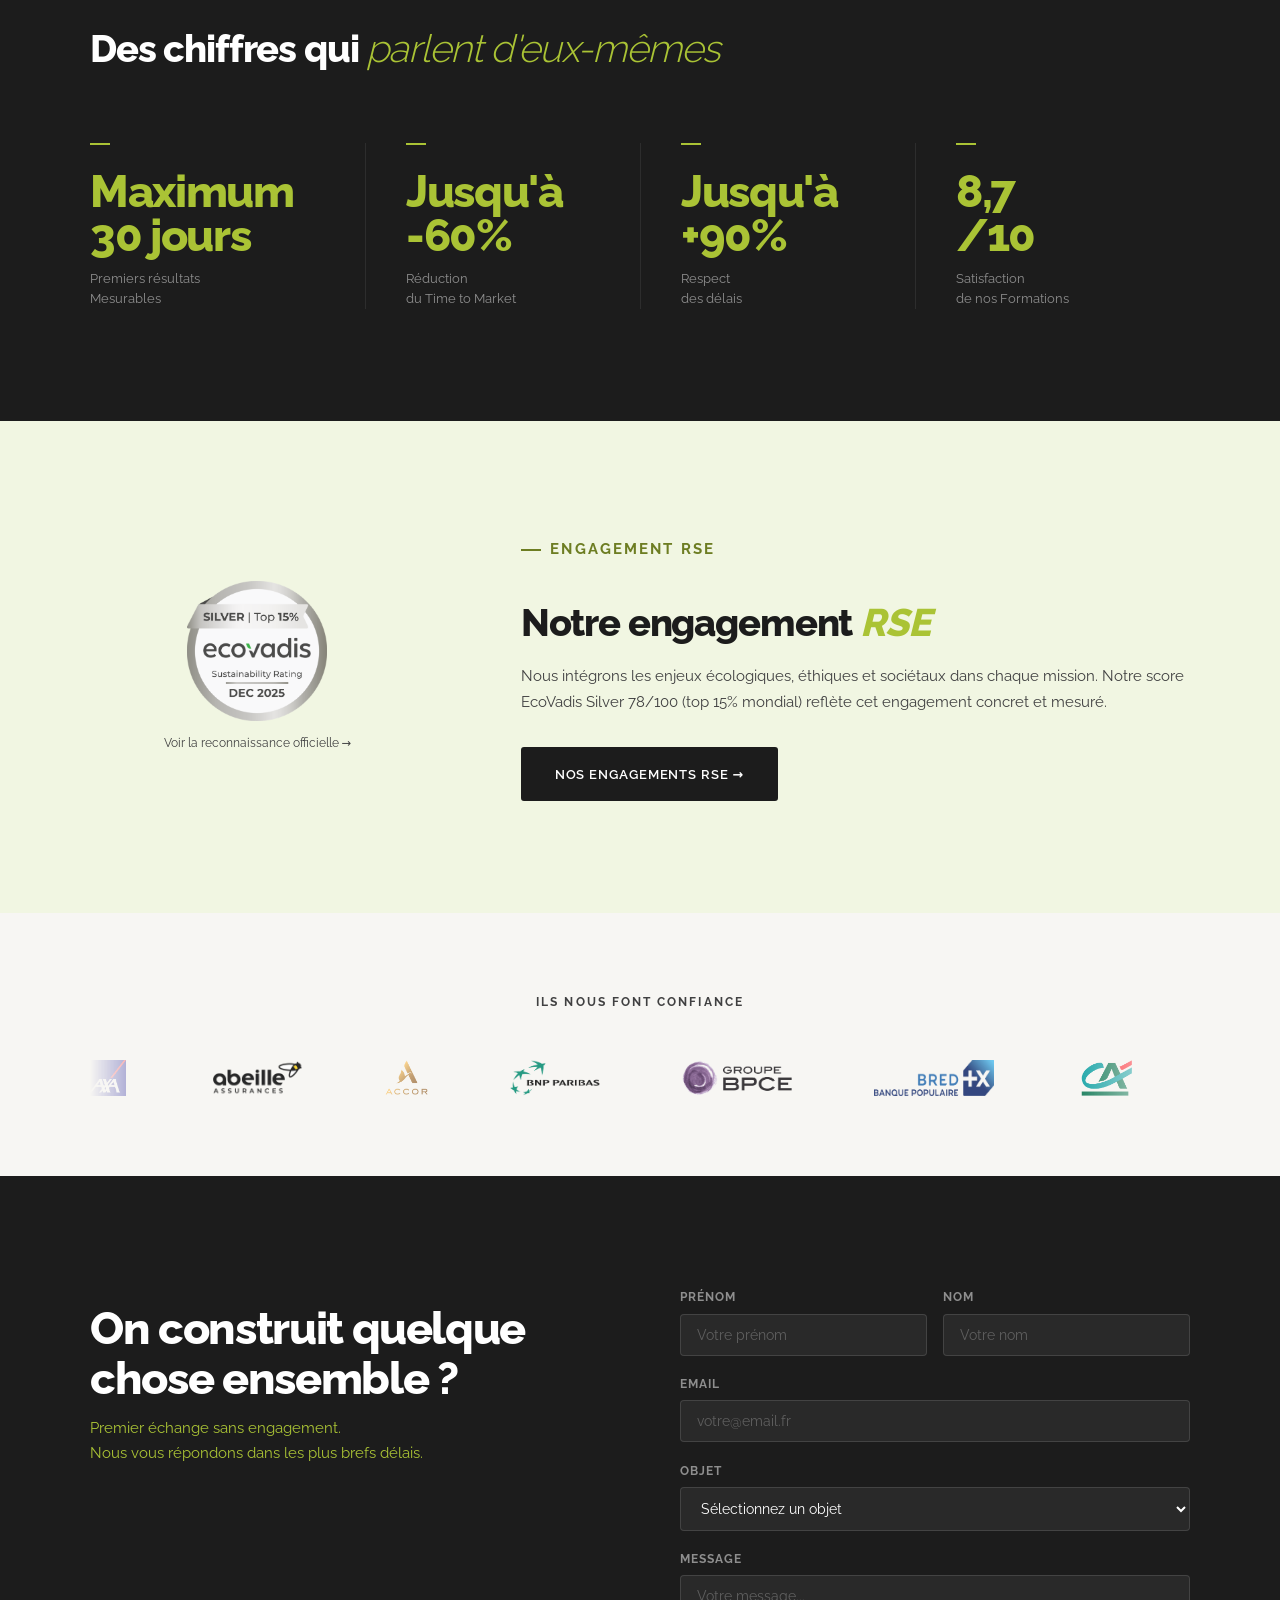
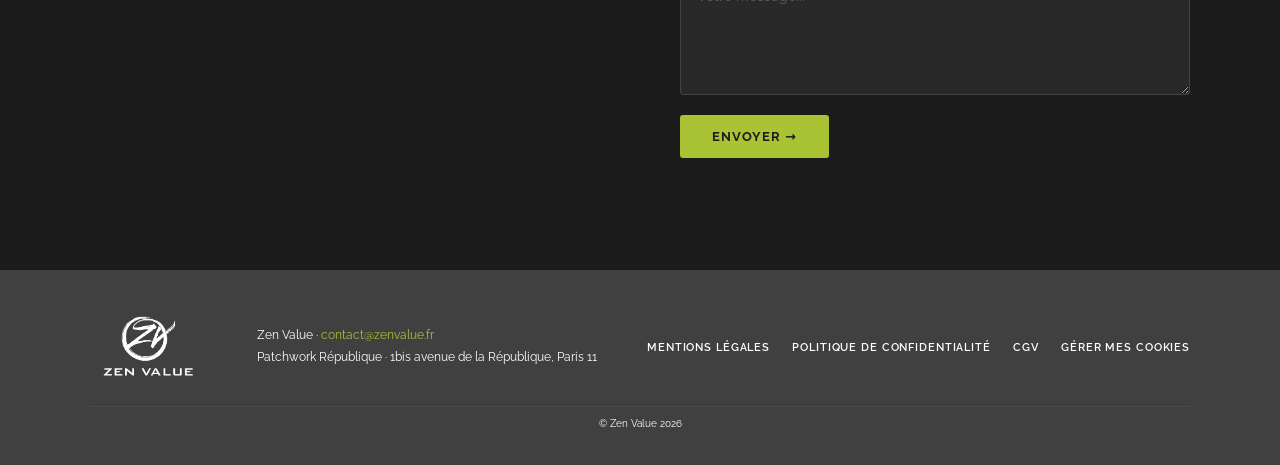
==== commit 26d4486d: "section formation + logo qualiopi + certifcat PDF" ====
--- a/index.html
+++ b/index.html
@@ -625,6 +625,63 @@
       .ecovadis-badge { order: -1; }
       .contact-inner { grid-template-columns: 1fr; gap: 2rem; }
     }
+    /* ── Formation ── */
+    .formation-band {
+      background: var(--green-light);
+      padding: var(--sv) var(--gutter);
+    }
+    .formation-inner {
+      max-width: var(--max);
+      margin: 0 auto;
+      display: grid;
+      grid-template-columns: 1fr 1fr;
+      gap: 5rem;
+      align-items: center;
+    }
+    .formation-h2 {
+      font-size: clamp(1.6rem, 2.5vw, 2.2rem);
+      font-weight: 800;
+      color: var(--ink);
+      letter-spacing: -0.03em;
+      line-height: 1.2;
+      margin-bottom: 1rem;
+    }
+    .formation-texte {
+      font-size: 0.92rem;
+      color: var(--dark);
+      line-height: 1.7;
+      margin-bottom: 2rem;
+    }
+    .formation-btn {
+      display: inline-flex;
+      align-items: center;
+      text-decoration: none;
+    }
+    .formation-qualiopi {
+      display: flex;
+      flex-direction: column;
+      align-items: center;
+      gap: 1.5rem;
+      text-align: center;
+    }
+    .qualiopi-text {
+      font-size: 0.82rem;
+      color: var(--dark);
+      font-weight: 600;
+      line-height: 1.6;
+      max-width: 320px;
+    }
+    .qualiopi-link {
+      display: block;
+      transition: opacity 0.2s;
+    }
+    .qualiopi-link:hover { opacity: 0.8; }
+    .qualiopi-logo {
+      height: 120px;
+      width: auto;
+      display: block;
+    }
+
     @media (max-width: 640px) {
       :root { --sv: 4rem; --gutter: 6vw; }
       .nav-links { display: none; }
@@ -638,6 +695,8 @@
       .btn-submit { width: 100%; text-align: center; }
       .stat-band-item { text-align: left; }
       .resultats-grid { grid-template-columns: 1fr 1fr; }
+      .formation-inner { grid-template-columns: 1fr; gap: 2.5rem; }
+      .formation-qualiopi { align-items: flex-start; text-align: left; }
     }
   </style>
 </head>
@@ -766,6 +825,37 @@
         <div class="pilier-titre">Responsabilité</div>
         <p class="pilier-texte">Nous intégrons les enjeux RSE dans chaque mission et nous aidons à déployer votre stratégie RSE concrètement, pas seulement à la définir.</p>
       </div>
+    </div>
+  </div>
+</section><!-- piliers -->
+
+<!-- ════ FORMATION ════ -->
+<section class="formation-band" id="formation">
+  <div class="formation-inner">
+    <div class="formation-content reveal">
+      <div class="section-tag">Formation</div>
+      <h2 class="formation-h2">Développez les compétences<br>de vos équipes</h2>
+      <p class="formation-texte">Nous vous accompagnons dans la conception et l'animation de formations sur mesure, ancrées dans votre réalité opérationnelle.</p>
+      <a href="https://zenvalue.catalogueformpro.com/"
+         target="_blank" rel="noopener"
+         class="btn-dark formation-btn">
+        Découvrir nos formations →
+      </a>
+    </div>
+    <div class="formation-qualiopi reveal" data-delay="1">
+      <p class="qualiopi-text">
+        Zen Value a obtenu la certification Qualiopi au titre
+        de la catégorie ACTIONS DE FORMATION.
+      </p>
+      <a href="assets/pdf/certificat-qualiopi-ZV.pdf"
+         target="_blank" rel="noopener"
+         class="qualiopi-link"
+         aria-label="Voir le certificat Qualiopi">
+        <img src="assets/images/qualopi/LogoQualiopi-300dpi-Avec_Marianne.png"
+             alt="Certification Qualiopi — Actions de formation"
+             class="qualiopi-logo"
+             loading="lazy">
+      </a>
     </div>
   </div>
 </section>
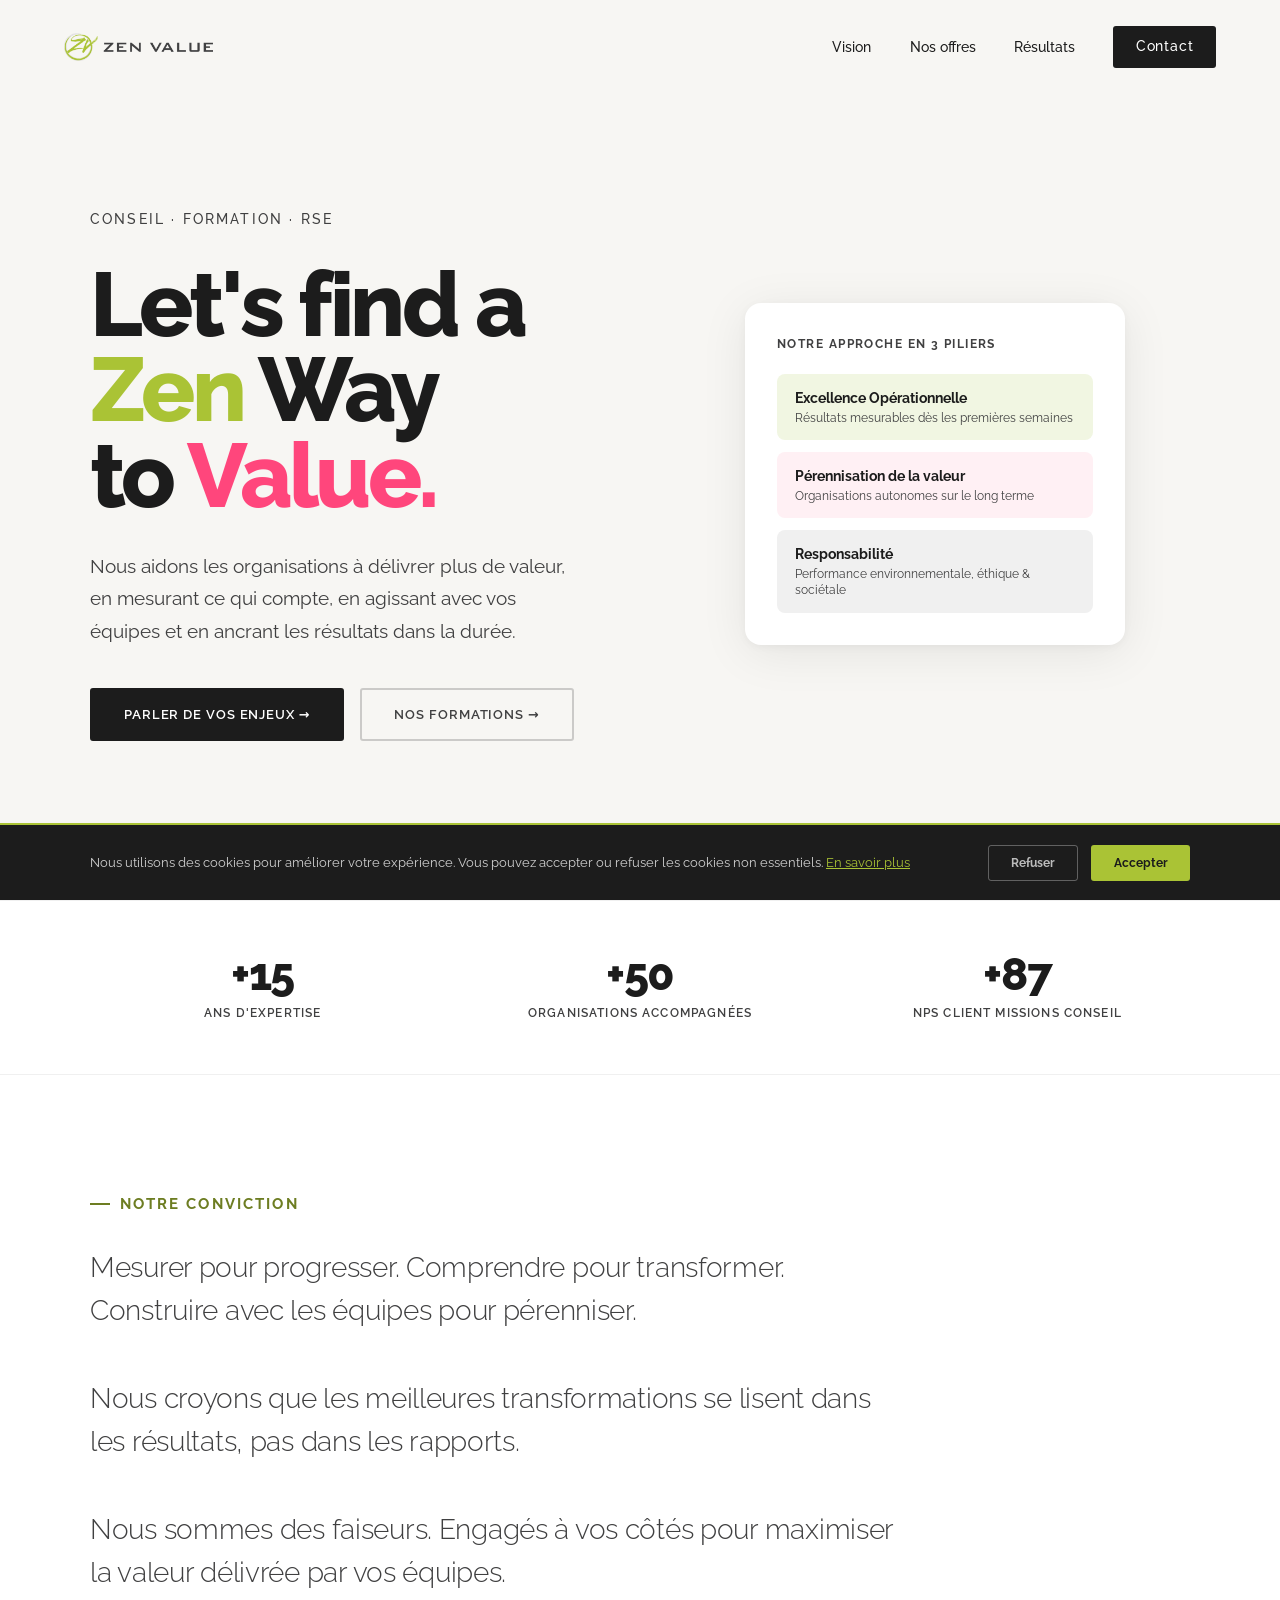
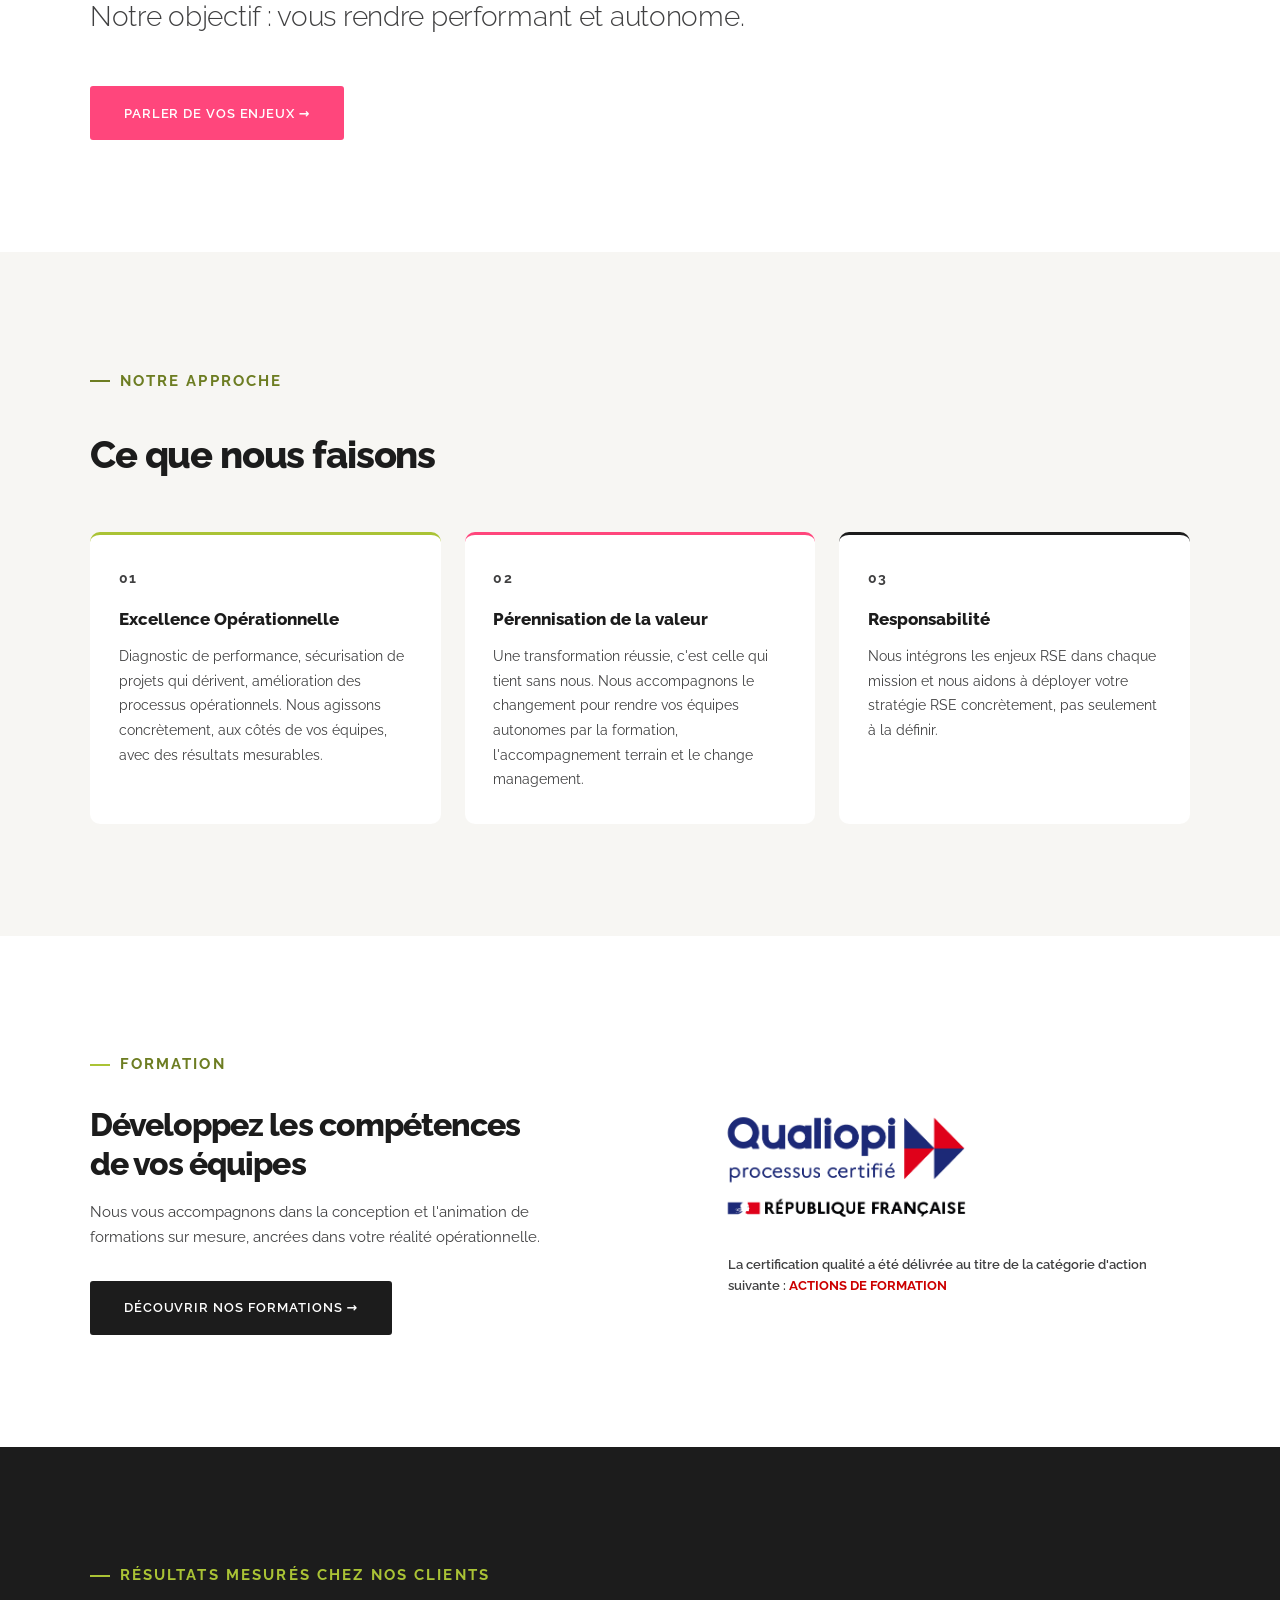
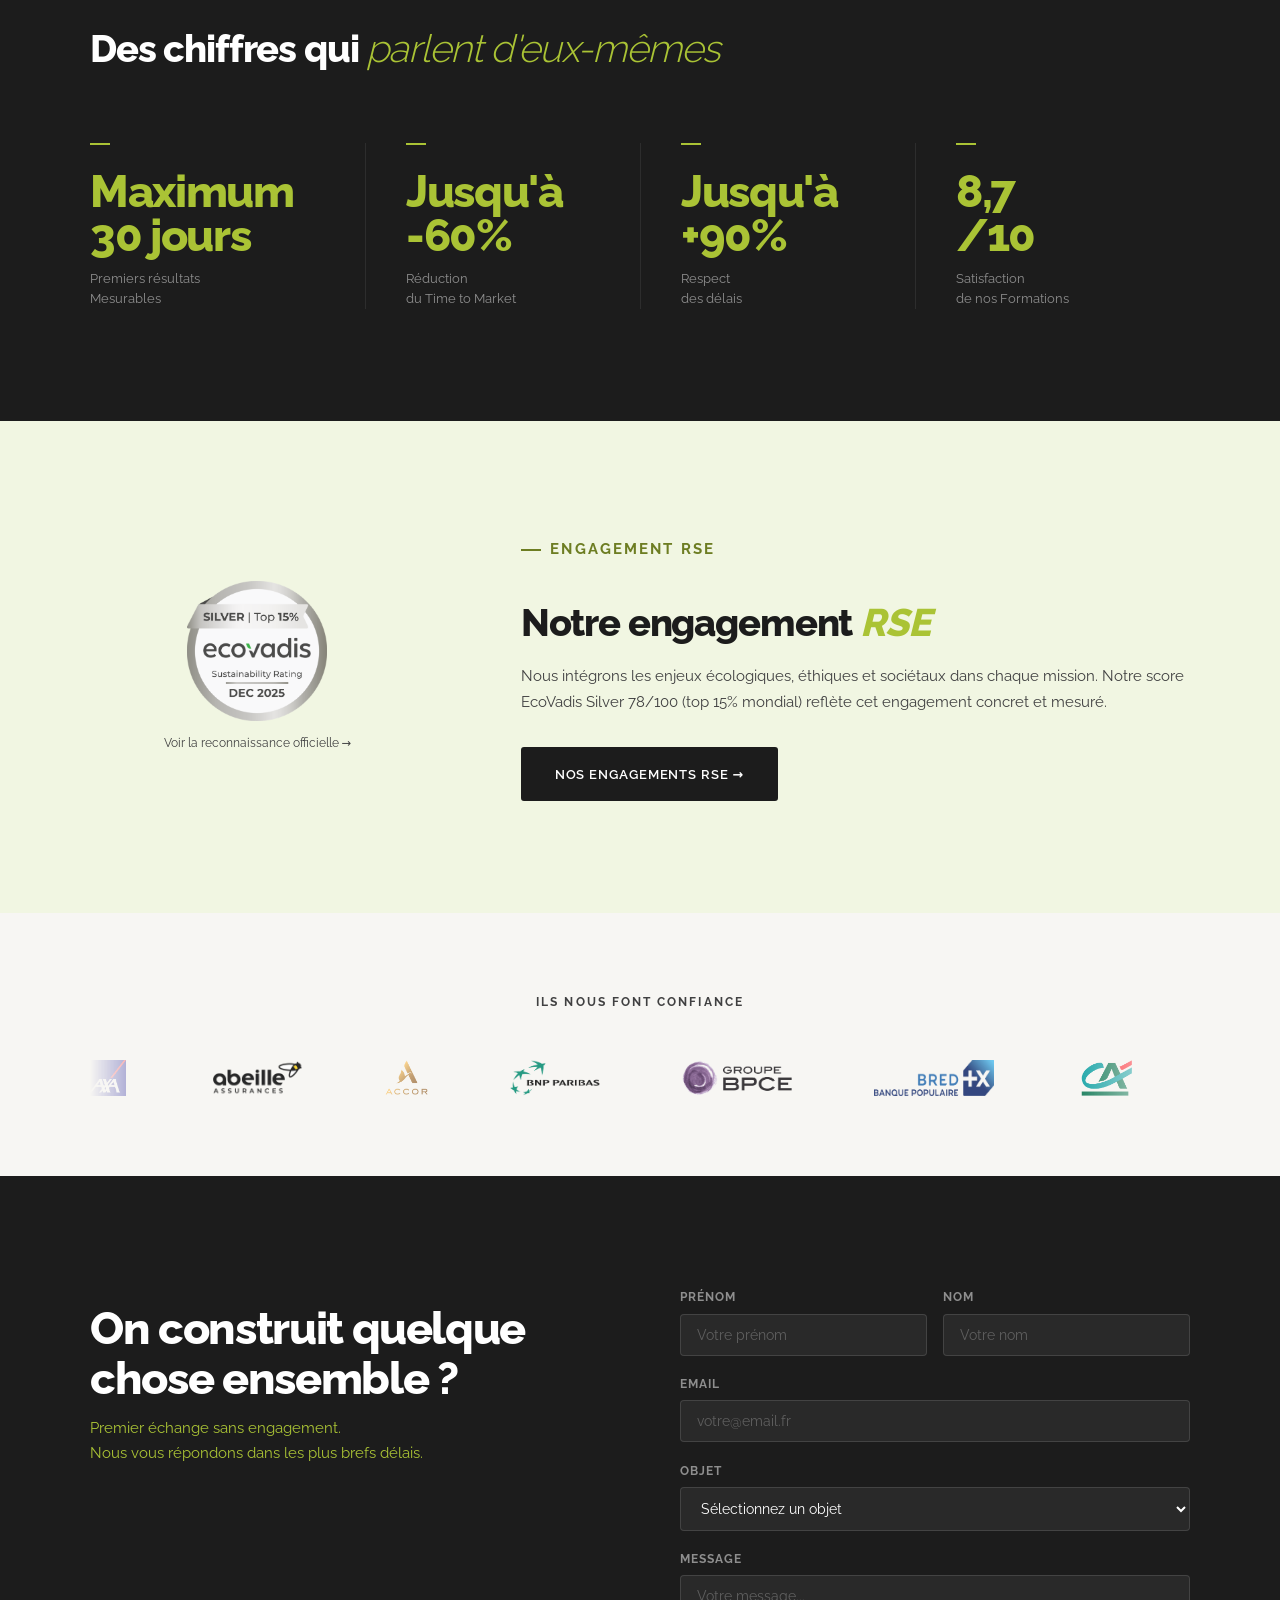
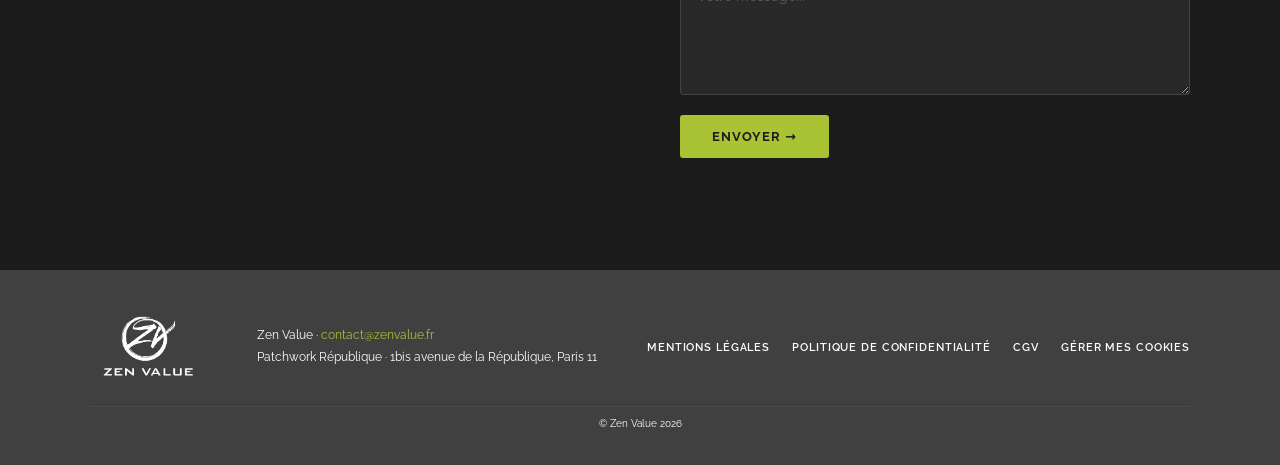
==== commit 599acece: "section formation qualiopi ajustements recommandation audit" ====
--- a/index.html
+++ b/index.html
@@ -627,7 +627,7 @@
     }
     /* ── Formation ── */
     .formation-band {
-      background: var(--green-light);
+      background: var(--white);
       padding: var(--sv) var(--gutter);
     }
     .formation-inner {
@@ -660,24 +660,38 @@
     .formation-qualiopi {
       display: flex;
       flex-direction: column;
-      align-items: center;
-      gap: 1.5rem;
-      text-align: center;
-    }
+      align-items: flex-start;
+      gap: 0.5rem;
+      text-align: left;
+    }
+    .qualiopi-logo {
+      height: 120px;
+      width: auto;
+      display: block;
+    }
+
     .qualiopi-text {
       font-size: 0.82rem;
       color: var(--dark);
       font-weight: 600;
       line-height: 1.6;
-      max-width: 320px;
+      width: 100%;
+      text-align: left;
+      padding-left: 3rem;
+    }
+    .qualiopi-text strong {
+      color: #CC0000;
+      font-weight: 700;
+      text-transform: uppercase;
     }
     .qualiopi-link {
       display: block;
       transition: opacity 0.2s;
+      padding-left: 1rem;
     }
     .qualiopi-link:hover { opacity: 0.8; }
     .qualiopi-logo {
-      height: 120px;
+      height: 160px;
       width: auto;
       display: block;
     }
@@ -843,10 +857,6 @@
       </a>
     </div>
     <div class="formation-qualiopi reveal" data-delay="1">
-      <p class="qualiopi-text">
-        Zen Value a obtenu la certification Qualiopi au titre
-        de la catégorie ACTIONS DE FORMATION.
-      </p>
       <a href="assets/pdf/certificat-qualiopi-ZV.pdf"
          target="_blank" rel="noopener"
          class="qualiopi-link"
@@ -856,6 +866,10 @@
              class="qualiopi-logo"
              loading="lazy">
       </a>
+      <p class="qualiopi-text">
+          La certification qualité a été délivrée au titre 
+          de la catégorie d'action suivante : <strong>Actions de formation</strong>
+      </p>
     </div>
   </div>
 </section>
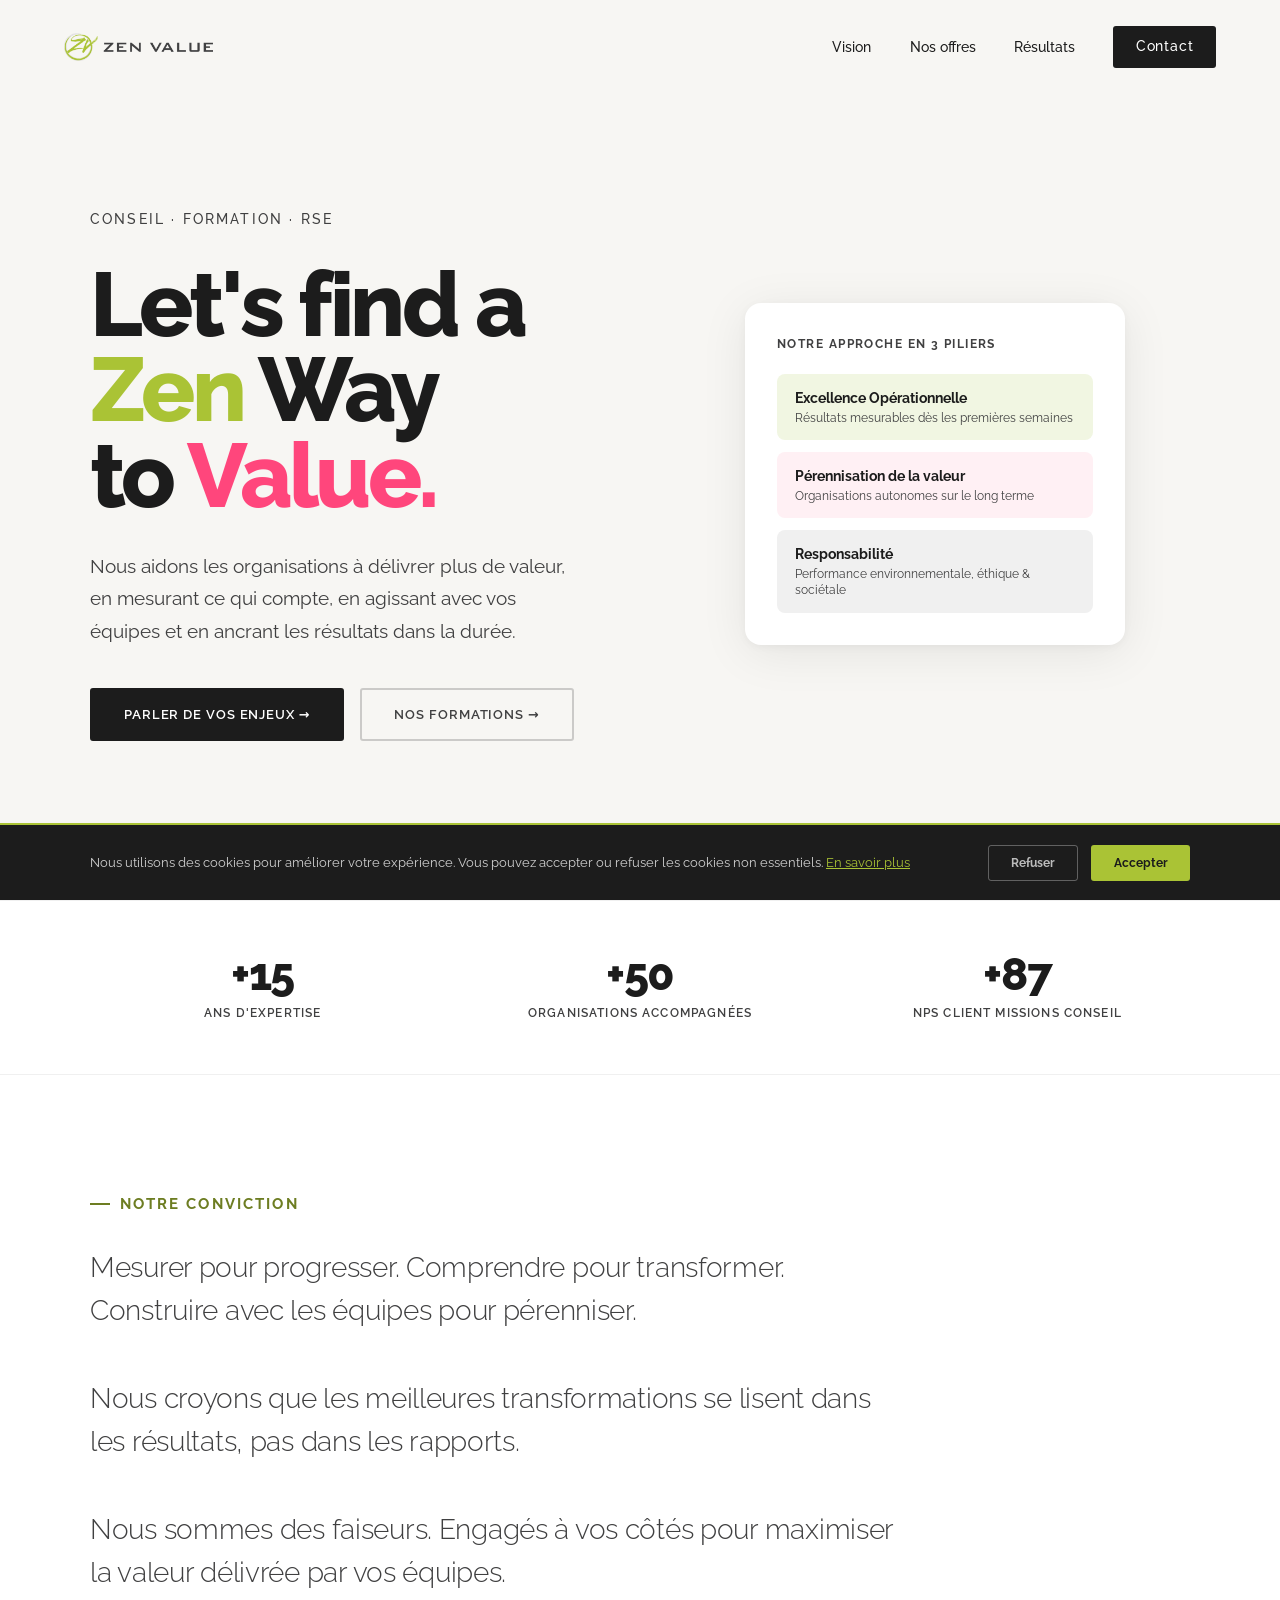
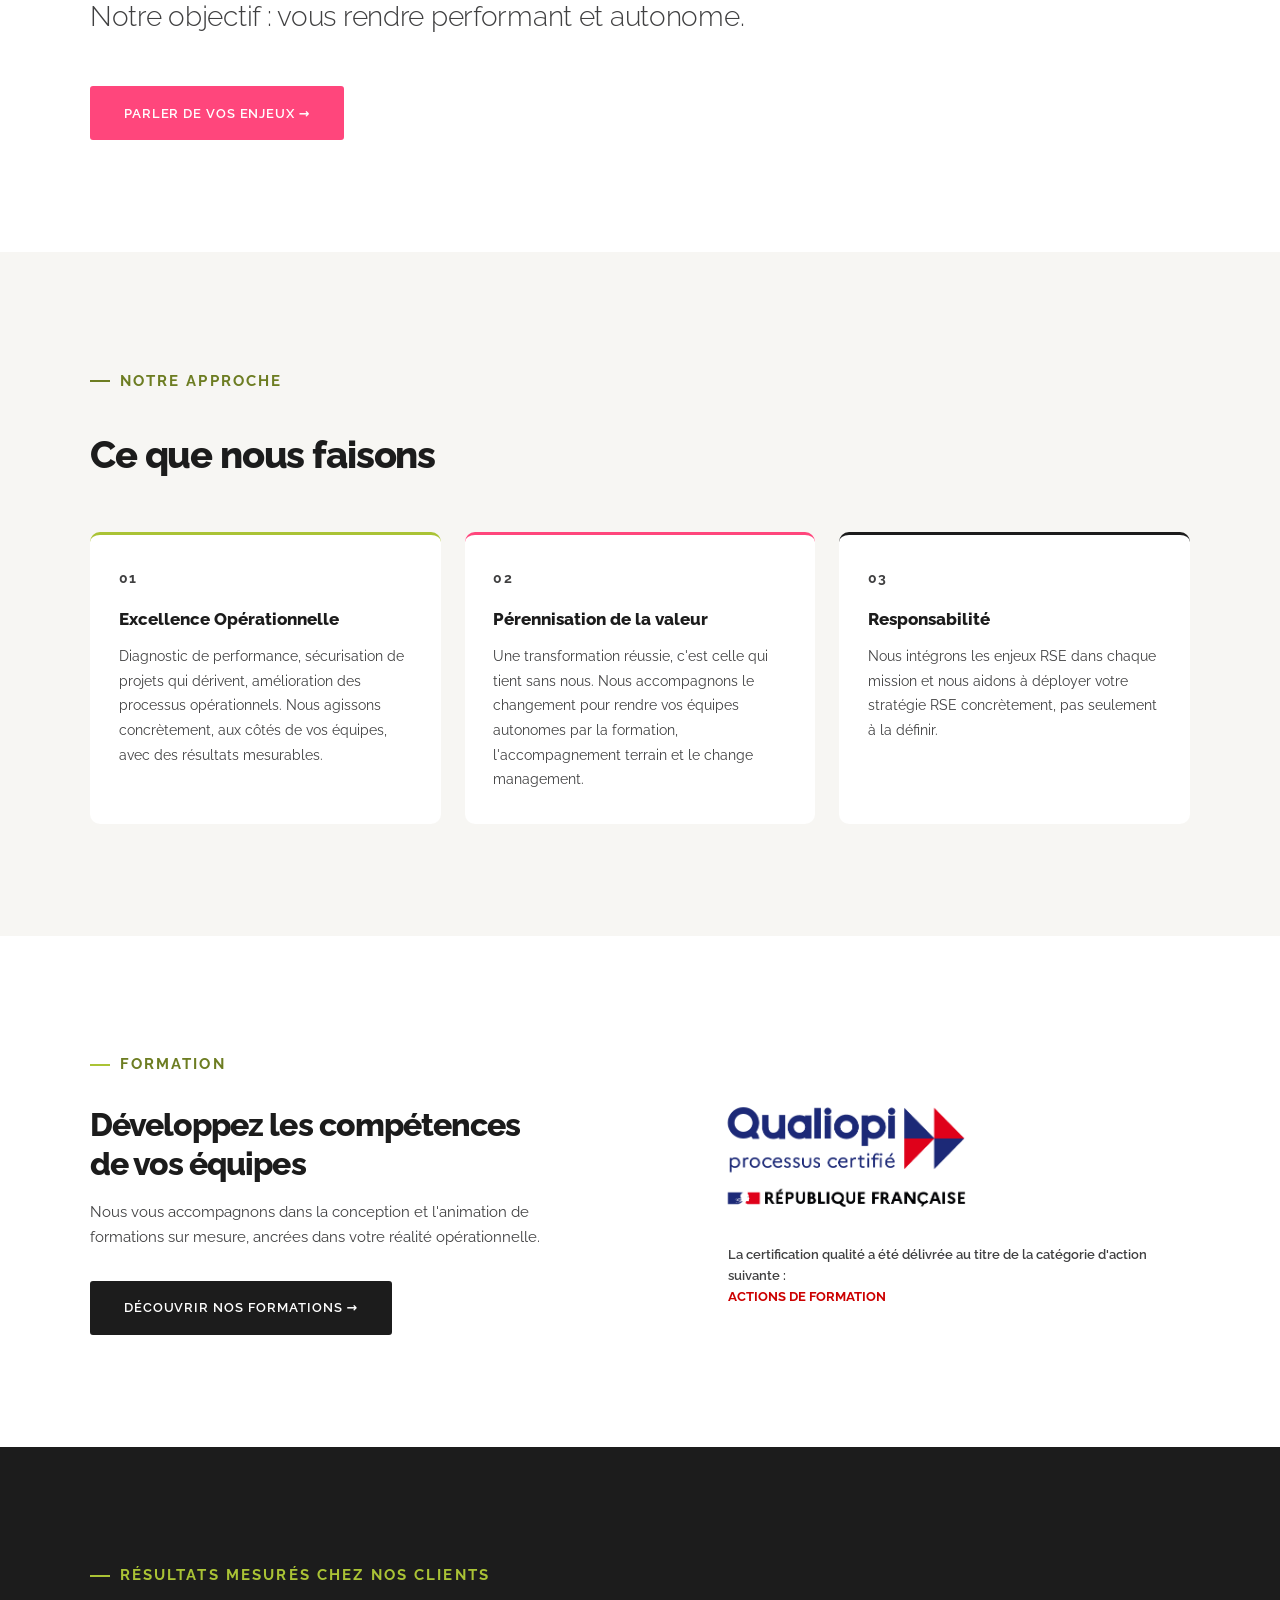
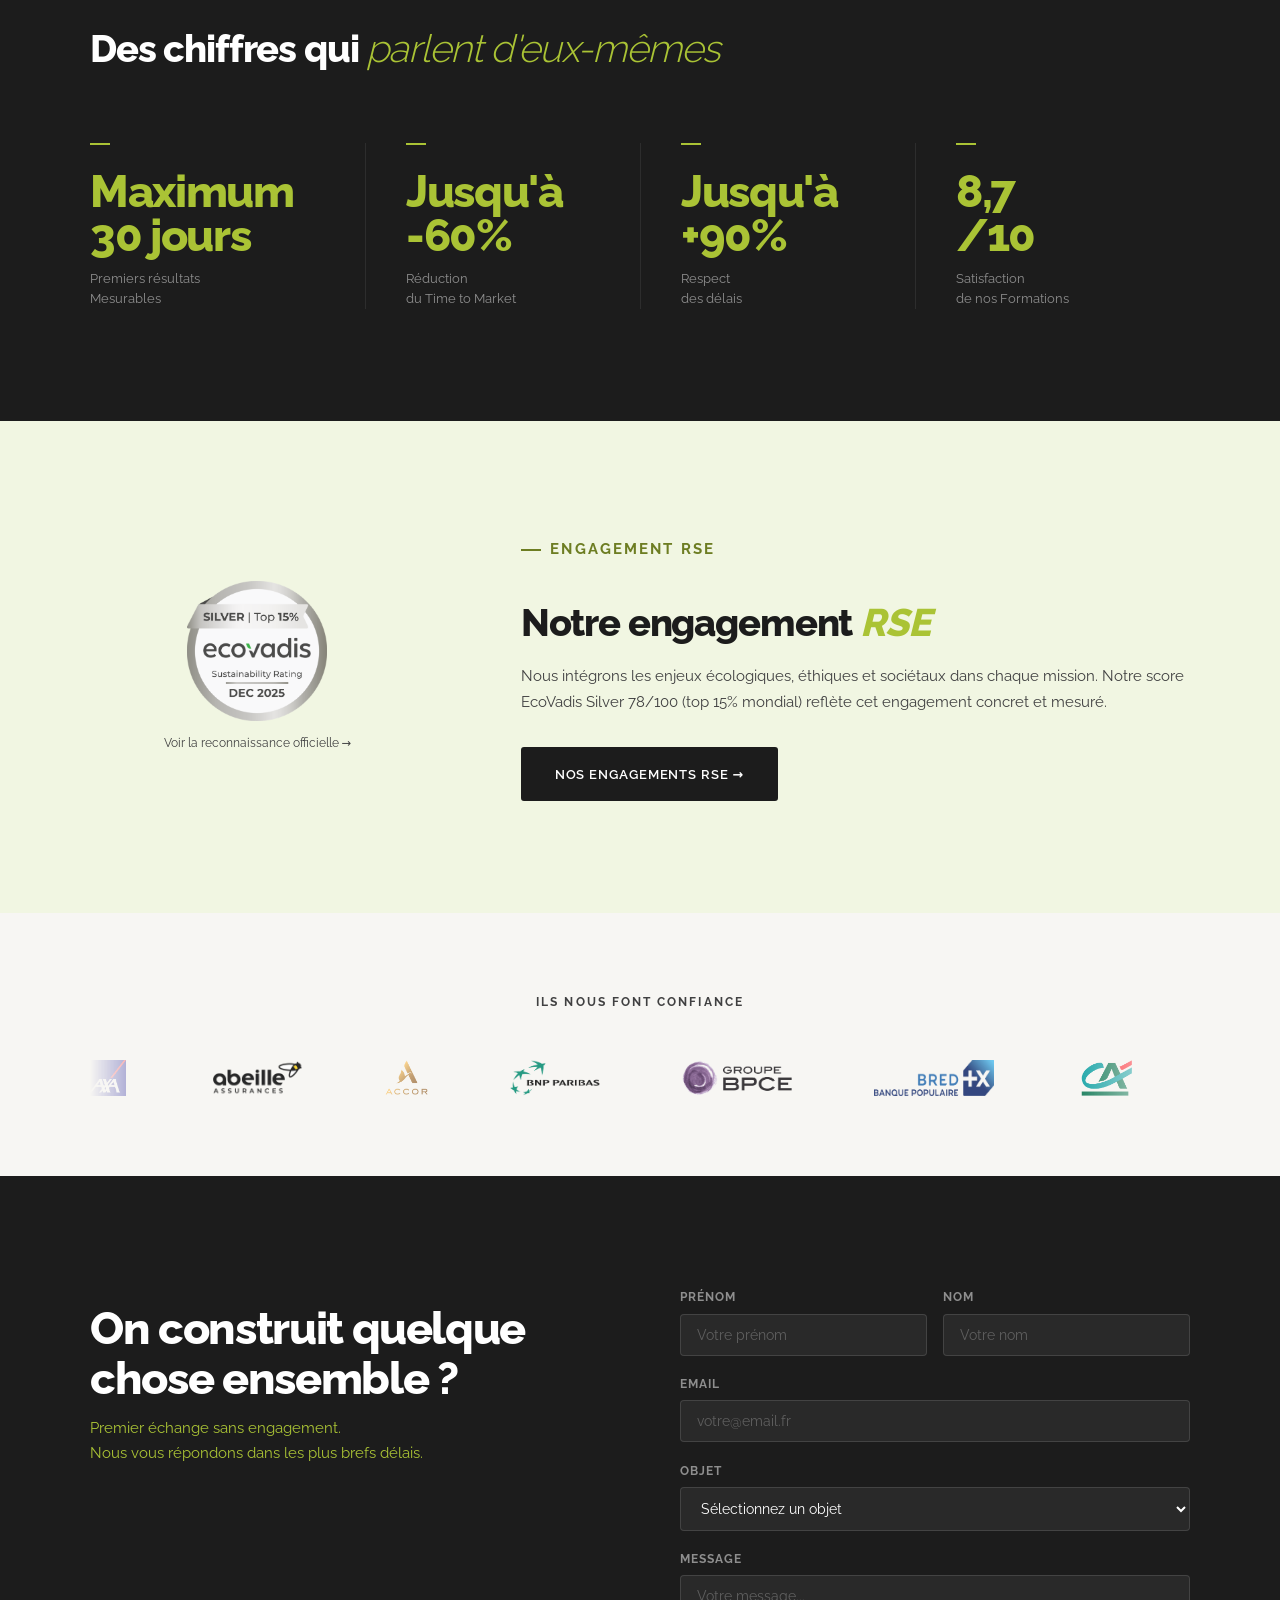
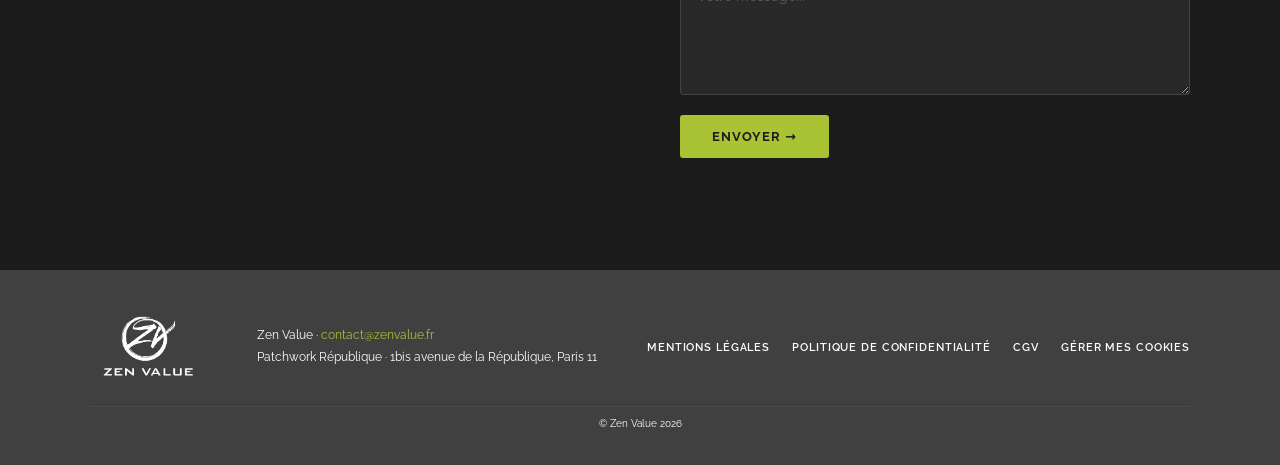
==== commit e3b27f82: "qualiopi texte avec retour à la ligne" ====
--- a/index.html
+++ b/index.html
@@ -868,7 +868,8 @@
       </a>
       <p class="qualiopi-text">
           La certification qualité a été délivrée au titre 
-          de la catégorie d'action suivante : <strong>Actions de formation</strong>
+          de la catégorie d'action suivante : <br>
+          <strong>Actions de formation</strong>
       </p>
     </div>
   </div>
